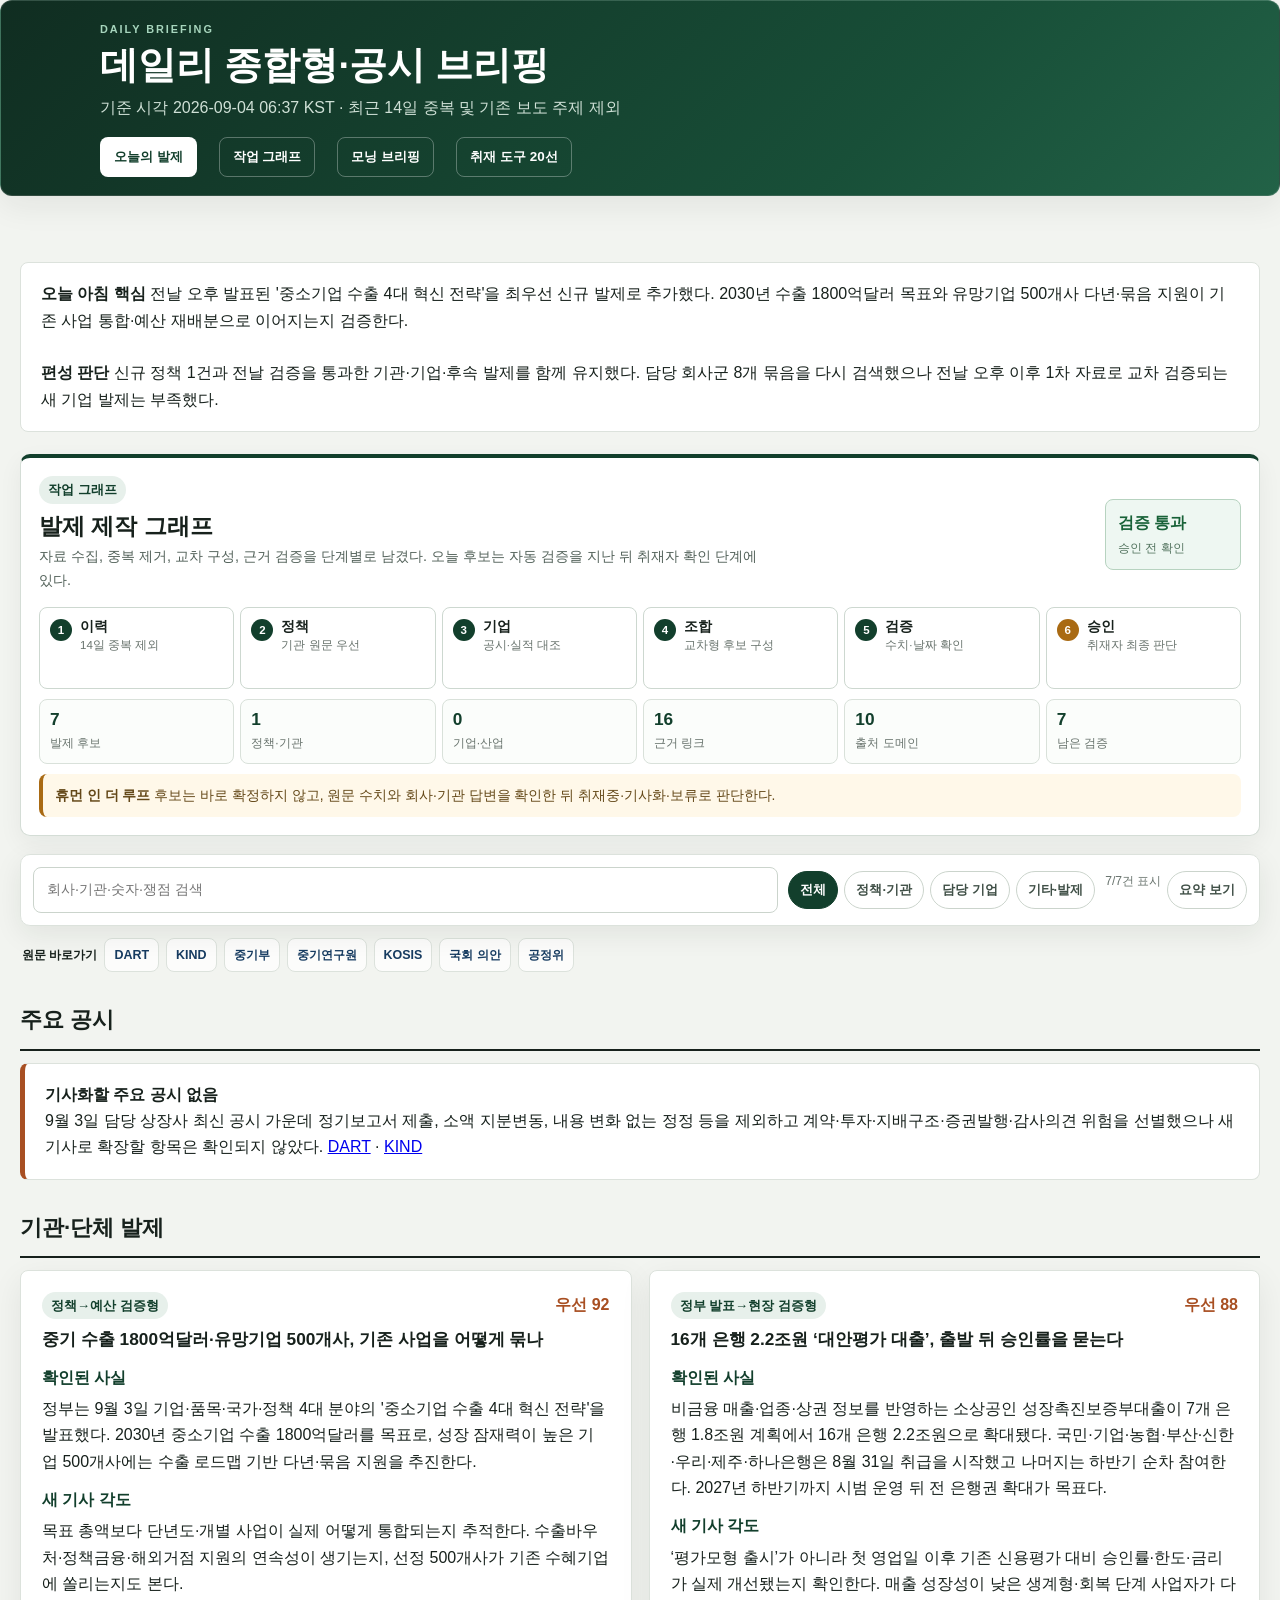
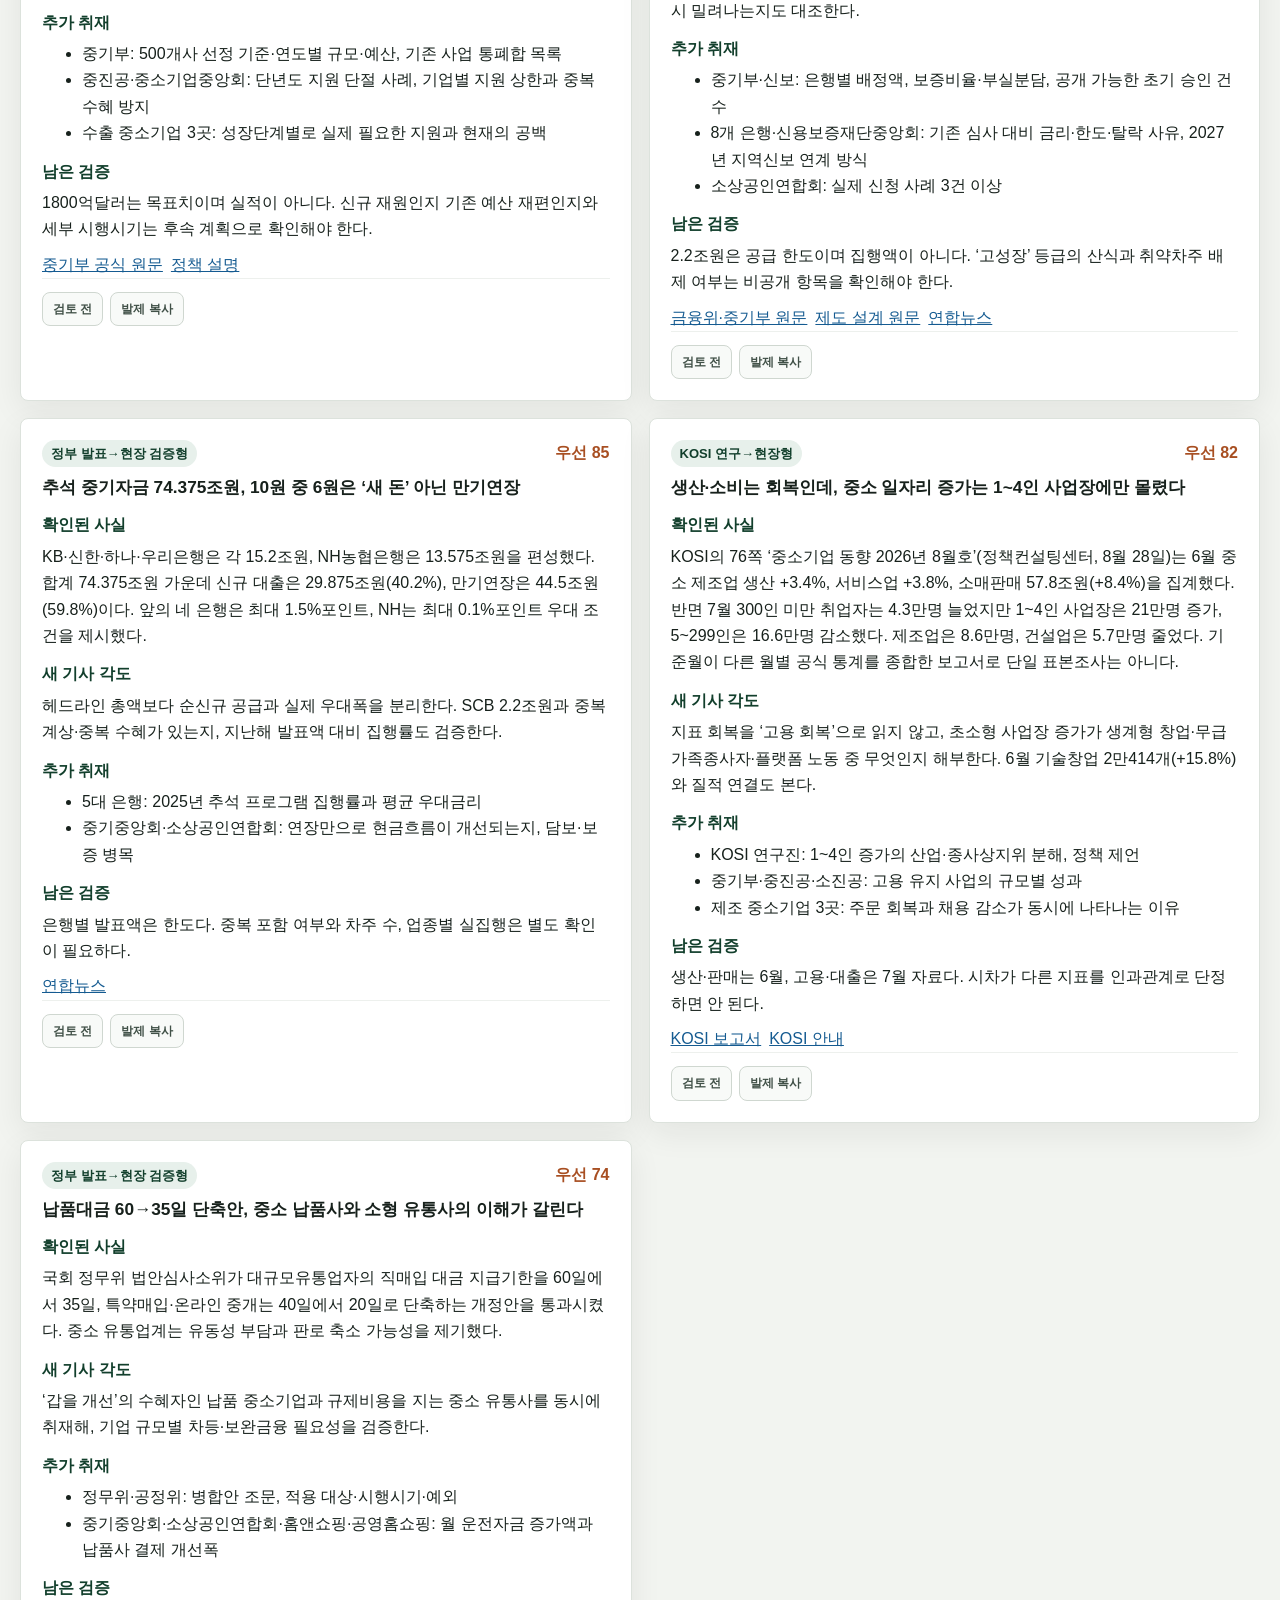
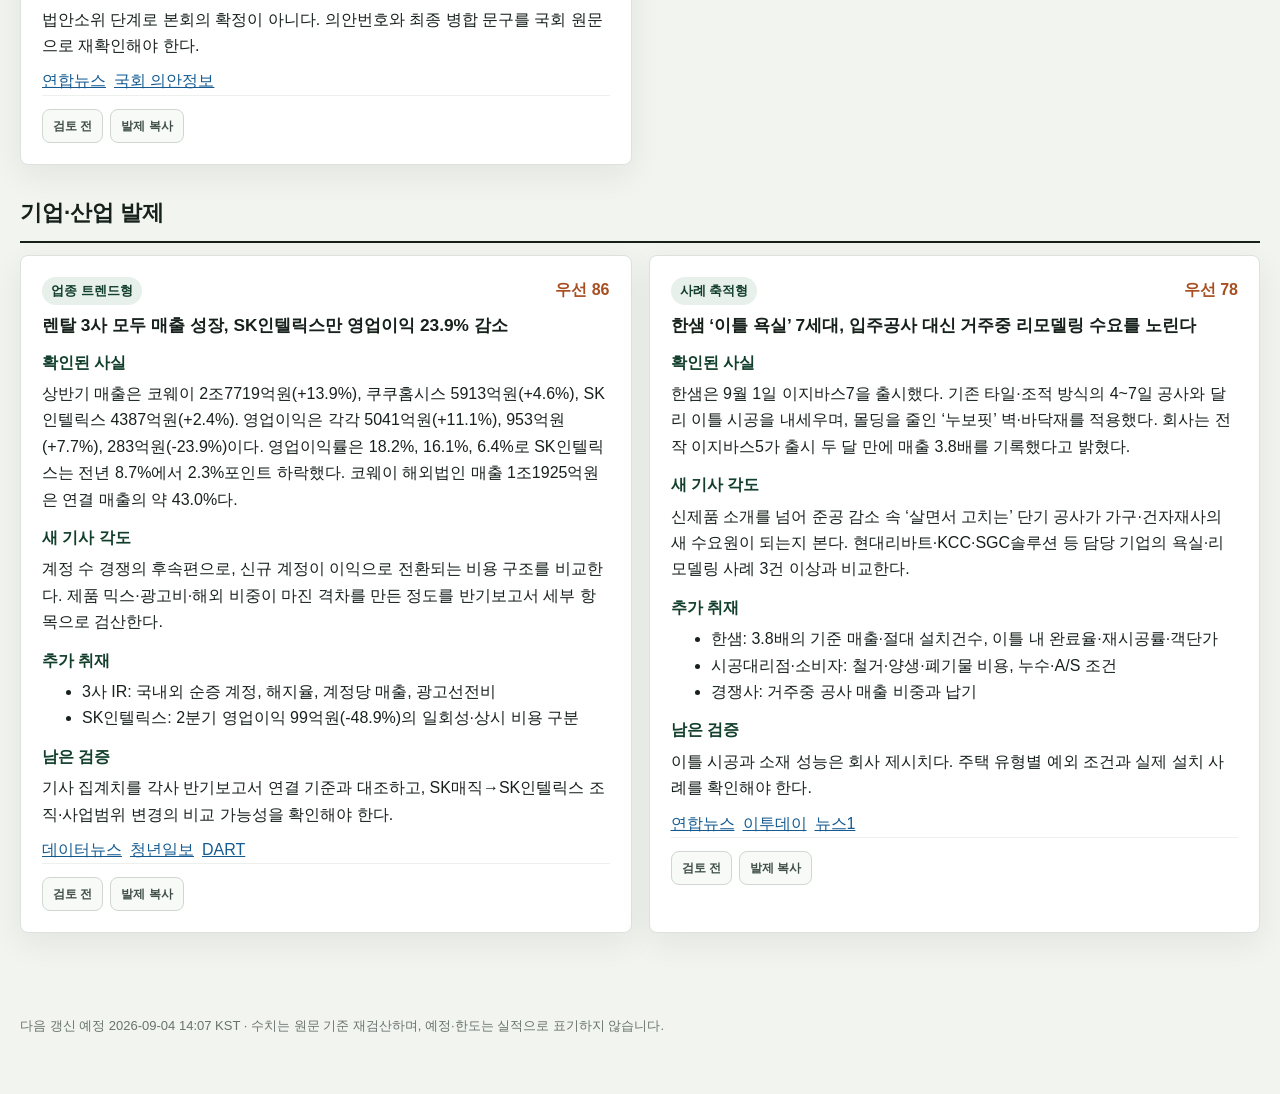
==== index.html @ 45656c96 "그래프 패널 디자인 정리" ====
<!doctype html>
<html lang="ko"><head><meta charset="utf-8"><meta name="viewport" content="width=device-width,initial-scale=1">
<title>데일리 종합 브리핑</title><style>
:root{--green:#183d2d;--mint:#e7f0eb;--ink:#18221d;--muted:#68726c;--line:#d8dfda;--paper:#f5f5f2;--orange:#a84f22}*{box-sizing:border-box}body{margin:0;background:var(--paper);color:var(--ink);font-family:Pretendard,"Noto Sans KR",Arial,sans-serif;line-height:1.65}header{background:var(--green);color:white;padding:34px 20px}.wrap{max-width:1080px;margin:auto}h1{margin:0;font-size:30px}header p{margin:7px 0 0;color:#cfe0d6}.nav{margin-top:14px}.nav a{color:white;margin-right:14px}.summary,.notice,.card{background:white;border:1px solid var(--line);border-radius:14px}.summary{margin:22px 0;padding:18px 20px}.grid{display:grid;grid-template-columns:1fr 1fr;gap:16px}.section-title{margin:30px 0 12px;font-size:22px}.card{padding:20px}.card h3{margin:8px 0 12px;font-size:20px;line-height:1.35}.tag{display:inline-block;background:var(--mint);color:var(--green);font-size:13px;font-weight:700;padding:3px 9px;border-radius:999px}.score{float:right;color:var(--orange);font-weight:700}.label{font-weight:800;color:var(--green);margin-top:12px}.card p,.card ul{margin:5px 0}.sources a{display:inline-block;margin:4px 8px 0 0;color:#155b91}.notice{padding:18px 20px;border-left:5px solid var(--orange)}footer{padding:35px 0;color:var(--muted);font-size:13px}@media(max-width:760px){.grid{grid-template-columns:1fr}h1{font-size:25px}.wrap{padding-left:14px;padding-right:14px}}
</style></head><body><header><div class="wrap"><h1>데일리 종합형·공시 브리핑</h1><p>기준 시각 2026-09-04 06:37 KST · 최근 14일 중복 및 기존 보도 주제 제외</p><div class="nav"><a href="morning/">모닝 브리핑</a></div></div></header><main class="wrap">
<div class="summary"><b>오늘 아침 핵심</b> 전날 오후 발표된 '중소기업 수출 4대 혁신 전략'을 최우선 신규 발제로 추가했다. 2030년 수출 1800억달러 목표와 유망기업 500개사 다년·묶음 지원이 기존 사업 통합·예산 재배분으로 이어지는지 검증한다.<br><br><b>편성 판단</b> 신규 정책 1건과 전날 검증을 통과한 기관·기업·후속 발제를 함께 유지했다. 담당 회사군 8개 묶음을 다시 검색했으나 전날 오후 이후 1차 자료로 교차 검증되는 새 기업 발제는 부족했다.</div>
<section id="briefing-graph" class="graph-board" aria-label="발제 제작 그래프">
  <div class="graph-head">
    <div>
      <span class="tag">작업 그래프</span>
      <h2>발제 제작 그래프</h2>
      <p>자료 수집, 중복 제거, 교차 구성, 근거 검증을 단계별로 남겼다. 오늘 후보는 자동 검증을 지난 뒤 취재자 확인 단계에 있다.</p>
    </div>
    <div class="graph-verdict"><strong data-graph-value="verdict">검증 통과</strong><span>승인 전 확인</span></div>
  </div>
  <div class="graph-flow">
    <button class="graph-node is-done" type="button" data-graph-filter="all"><span>1</span><b>이력</b><small>14일 중복 제외</small></button>
    <button class="graph-node is-done" type="button" data-graph-filter="gov"><span>2</span><b>정책</b><small>기관 원문 우선</small></button>
    <button class="graph-node is-done" type="button" data-graph-filter="company"><span>3</span><b>기업</b><small>공시·실적 대조</small></button>
    <button class="graph-node is-done" type="button" data-graph-filter="all"><span>4</span><b>조합</b><small>교차형 후보 구성</small></button>
    <button class="graph-node is-done" type="button" data-graph-filter="verify"><span>5</span><b>검증</b><small>수치·날짜 확인</small></button>
    <button class="graph-node is-review" type="button" data-graph-filter="verify"><span>6</span><b>승인</b><small>취재자 최종 판단</small></button>
  </div>
  <div class="graph-metrics">
    <div><b data-graph-value="cards">7</b><span>발제 후보</span></div>
    <div><b data-graph-value="gov">5</b><span>정책·기관</span></div>
    <div><b data-graph-value="company">2</b><span>기업·산업</span></div>
    <div><b data-graph-value="sources">16</b><span>근거 링크</span></div>
    <div><b data-graph-value="domains">-</b><span>출처 도메인</span></div>
    <div><b data-graph-value="verify">7</b><span>남은 검증</span></div>
  </div>
  <p class="graph-review"><b>휴먼 인 더 루프</b> 후보는 바로 확정하지 않고, 원문 수치와 회사·기관 답변을 확인한 뒤 취재중·기사화·보류로 판단한다.</p>
</section>
<h2 class="section-title">주요 공시</h2><div class="notice"><b>기사화할 주요 공시 없음</b><br>9월 3일 담당 상장사 최신 공시 가운데 정기보고서 제출, 소액 지분변동, 내용 변화 없는 정정 등을 제외하고 계약·투자·지배구조·증권발행·감사의견 위험을 선별했으나 새 기사로 확장할 항목은 확인되지 않았다. <a href="https://dart.fss.or.kr/">DART</a> · <a href="https://kind.krx.co.kr/">KIND</a></div>
<h2 class="section-title">기관·단체 발제</h2><div class="grid">
<article class="card"><span class="tag">정책→예산 검증형</span><span class="score">우선 92</span><h3>중기 수출 1800억달러·유망기업 500개사, 기존 사업을 어떻게 묶나</h3><div class="label">확인된 사실</div><p>정부는 9월 3일 기업·품목·국가·정책 4대 분야의 '중소기업 수출 4대 혁신 전략'을 발표했다. 2030년 중소기업 수출 1800억달러를 목표로, 성장 잠재력이 높은 기업 500개사에는 수출 로드맵 기반 다년·묶음 지원을 추진한다.</p><div class="label">새 기사 각도</div><p>목표 총액보다 단년도·개별 사업이 실제 어떻게 통합되는지 추적한다. 수출바우처·정책금융·해외거점 지원의 연속성이 생기는지, 선정 500개사가 기존 수혜기업에 쏠리는지도 본다.</p><div class="label">추가 취재</div><ul><li>중기부: 500개사 선정 기준·연도별 규모·예산, 기존 사업 통폐합 목록</li><li>중진공·중소기업중앙회: 단년도 지원 단절 사례, 기업별 지원 상한과 중복수혜 방지</li><li>수출 중소기업 3곳: 성장단계별로 실제 필요한 지원과 현재의 공백</li></ul><div class="label">남은 검증</div><p>1800억달러는 목표치이며 실적이 아니다. 신규 재원인지 기존 예산 재편인지와 세부 시행시기는 후속 계획으로 확인해야 한다.</p><div class="sources"><a href="https://www.korea.kr/briefing/pressReleaseView.do?newsId=156780118">중기부 공식 원문</a><a href="https://www.korea.kr/news/policyNewsView.do?newsId=148971172">정책 설명</a></div></article>
<article class="card"><span class="tag">정부 발표→현장 검증형</span><span class="score">우선 88</span><h3>16개 은행 2.2조원 ‘대안평가 대출’, 출발 뒤 승인률을 묻는다</h3><div class="label">확인된 사실</div><p>비금융 매출·업종·상권 정보를 반영하는 소상공인 성장촉진보증부대출이 7개 은행 1.8조원 계획에서 16개 은행 2.2조원으로 확대됐다. 국민·기업·농협·부산·신한·우리·제주·하나은행은 8월 31일 취급을 시작했고 나머지는 하반기 순차 참여한다. 2027년 하반기까지 시범 운영 뒤 전 은행권 확대가 목표다.</p><div class="label">새 기사 각도</div><p>‘평가모형 출시’가 아니라 첫 영업일 이후 기존 신용평가 대비 승인률·한도·금리가 실제 개선됐는지 확인한다. 매출 성장성이 낮은 생계형·회복 단계 사업자가 다시 밀려나는지도 대조한다.</p><div class="label">추가 취재</div><ul><li>중기부·신보: 은행별 배정액, 보증비율·부실분담, 공개 가능한 초기 승인 건수</li><li>8개 은행·신용보증재단중앙회: 기존 심사 대비 금리·한도·탈락 사유, 2027년 지역신보 연계 방식</li><li>소상공인연합회: 실제 신청 사례 3건 이상</li></ul><div class="label">남은 검증</div><p>2.2조원은 공급 한도이며 집행액이 아니다. ‘고성장’ 등급의 산식과 취약차주 배제 여부는 비공개 항목을 확인해야 한다.</p><div class="sources"><a href="https://www.korea.kr/briefing/pressReleaseView.do?newsId=156777424">금융위·중기부 원문</a><a href="https://www.korea.kr/news/policyNewsView.do?newsId=148968828">제도 설계 원문</a><a href="https://www.yna.co.kr/view/AKR20260902030700002">연합뉴스</a></div></article>
<article class="card"><span class="tag">정부 발표→현장 검증형</span><span class="score">우선 85</span><h3>추석 중기자금 74.375조원, 10원 중 6원은 ‘새 돈’ 아닌 만기연장</h3><div class="label">확인된 사실</div><p>KB·신한·하나·우리은행은 각 15.2조원, NH농협은행은 13.575조원을 편성했다. 합계 74.375조원 가운데 신규 대출은 29.875조원(40.2%), 만기연장은 44.5조원(59.8%)이다. 앞의 네 은행은 최대 1.5%포인트, NH는 최대 0.1%포인트 우대 조건을 제시했다.</p><div class="label">새 기사 각도</div><p>헤드라인 총액보다 순신규 공급과 실제 우대폭을 분리한다. SCB 2.2조원과 중복 계상·중복 수혜가 있는지, 지난해 발표액 대비 집행률도 검증한다.</p><div class="label">추가 취재</div><ul><li>5대 은행: 2025년 추석 프로그램 집행률과 평균 우대금리</li><li>중기중앙회·소상공인연합회: 연장만으로 현금흐름이 개선되는지, 담보·보증 병목</li></ul><div class="label">남은 검증</div><p>은행별 발표액은 한도다. 중복 포함 여부와 차주 수, 업종별 실집행은 별도 확인이 필요하다.</p><div class="sources"><a href="https://www.yna.co.kr/view/AKR20260902051151002">연합뉴스</a></div></article>
<article class="card"><span class="tag">KOSI 연구→현장형</span><span class="score">우선 82</span><h3>생산·소비는 회복인데, 중소 일자리 증가는 1~4인 사업장에만 몰렸다</h3><div class="label">확인된 사실</div><p>KOSI의 76쪽 ‘중소기업 동향 2026년 8월호’(정책컨설팅센터, 8월 28일)는 6월 중소 제조업 생산 +3.4%, 서비스업 +3.8%, 소매판매 57.8조원(+8.4%)을 집계했다. 반면 7월 300인 미만 취업자는 4.3만명 늘었지만 1~4인 사업장은 21만명 증가, 5~299인은 16.6만명 감소했다. 제조업은 8.6만명, 건설업은 5.7만명 줄었다. 기준월이 다른 월별 공식 통계를 종합한 보고서로 단일 표본조사는 아니다.</p><div class="label">새 기사 각도</div><p>지표 회복을 ‘고용 회복’으로 읽지 않고, 초소형 사업장 증가가 생계형 창업·무급가족종사자·플랫폼 노동 중 무엇인지 해부한다. 6월 기술창업 2만414개(+15.8%)와 질적 연결도 본다.</p><div class="label">추가 취재</div><ul><li>KOSI 연구진: 1~4인 증가의 산업·종사상지위 분해, 정책 제언</li><li>중기부·중진공·소진공: 고용 유지 사업의 규모별 성과</li><li>제조 중소기업 3곳: 주문 회복과 채용 감소가 동시에 나타나는 이유</li></ul><div class="label">남은 검증</div><p>생산·판매는 6월, 고용·대출은 7월 자료다. 시차가 다른 지표를 인과관계로 단정하면 안 된다.</p><div class="sources"><a href="https://db.kosi.re.kr/kosbiDB/front/functionDisplay?dataSequence=J260831K01&amp;menuFrontNo=6200&amp;menuFrontURL=front%2FeconomicTrendsDetail">KOSI 보고서</a><a href="https://www.kosi.re.kr/front/functionDisplay?menuFrontNo=54996101313622048502316085260430680955&amp;menuFrontURL=front%2FnewsInfoDetail%3FdocumentId%3D24387">KOSI 안내</a></div></article>
<article class="card"><span class="tag">정부 발표→현장 검증형</span><span class="score">우선 74</span><h3>납품대금 60→35일 단축안, 중소 납품사와 소형 유통사의 이해가 갈린다</h3><div class="label">확인된 사실</div><p>국회 정무위 법안심사소위가 대규모유통업자의 직매입 대금 지급기한을 60일에서 35일, 특약매입·온라인 중개는 40일에서 20일로 단축하는 개정안을 통과시켰다. 중소 유통업계는 유동성 부담과 판로 축소 가능성을 제기했다.</p><div class="label">새 기사 각도</div><p>‘갑을 개선’의 수혜자인 납품 중소기업과 규제비용을 지는 중소 유통사를 동시에 취재해, 기업 규모별 차등·보완금융 필요성을 검증한다.</p><div class="label">추가 취재</div><ul><li>정무위·공정위: 병합안 조문, 적용 대상·시행시기·예외</li><li>중기중앙회·소상공인연합회·홈앤쇼핑·공영홈쇼핑: 월 운전자금 증가액과 납품사 결제 개선폭</li></ul><div class="label">남은 검증</div><p>법안소위 단계로 본회의 확정이 아니다. 의안번호와 최종 병합 문구를 국회 원문으로 재확인해야 한다.</p><div class="sources"><a href="https://www.yna.co.kr/view/AKR20260902160300030">연합뉴스</a><a href="https://likms.assembly.go.kr/bill/main.do">국회 의안정보</a></div></article>
</div><h2 class="section-title">기업·산업 발제</h2><div class="grid">
<article class="card"><span class="tag">업종 트렌드형</span><span class="score">우선 86</span><h3>렌탈 3사 모두 매출 성장, SK인텔릭스만 영업이익 23.9% 감소</h3><div class="label">확인된 사실</div><p>상반기 매출은 코웨이 2조7719억원(+13.9%), 쿠쿠홈시스 5913억원(+4.6%), SK인텔릭스 4387억원(+2.4%). 영업이익은 각각 5041억원(+11.1%), 953억원(+7.7%), 283억원(-23.9%)이다. 영업이익률은 18.2%, 16.1%, 6.4%로 SK인텔릭스는 전년 8.7%에서 2.3%포인트 하락했다. 코웨이 해외법인 매출 1조1925억원은 연결 매출의 약 43.0%다.</p><div class="label">새 기사 각도</div><p>계정 수 경쟁의 후속편으로, 신규 계정이 이익으로 전환되는 비용 구조를 비교한다. 제품 믹스·광고비·해외 비중이 마진 격차를 만든 정도를 반기보고서 세부 항목으로 검산한다.</p><div class="label">추가 취재</div><ul><li>3사 IR: 국내외 순증 계정, 해지율, 계정당 매출, 광고선전비</li><li>SK인텔릭스: 2분기 영업이익 99억원(-48.9%)의 일회성·상시 비용 구분</li></ul><div class="label">남은 검증</div><p>기사 집계치를 각사 반기보고서 연결 기준과 대조하고, SK매직→SK인텔릭스 조직·사업범위 변경의 비교 가능성을 확인해야 한다.</p><div class="sources"><a href="https://www.datanews.co.kr/news/article.html?no=146200">데이터뉴스</a><a href="https://www.youthdaily.co.kr/news/article.html?no=225682">청년일보</a><a href="https://dart.fss.or.kr/">DART</a></div></article>
<article class="card"><span class="tag">사례 축적형</span><span class="score">우선 78</span><h3>한샘 ‘이틀 욕실’ 7세대, 입주공사 대신 거주중 리모델링 수요를 노린다</h3><div class="label">확인된 사실</div><p>한샘은 9월 1일 이지바스7을 출시했다. 기존 타일·조적 방식의 4~7일 공사와 달리 이틀 시공을 내세우며, 몰딩을 줄인 ‘누보핏’ 벽·바닥재를 적용했다. 회사는 전작 이지바스5가 출시 두 달 만에 매출 3.8배를 기록했다고 밝혔다.</p><div class="label">새 기사 각도</div><p>신제품 소개를 넘어 준공 감소 속 ‘살면서 고치는’ 단기 공사가 가구·건자재사의 새 수요원이 되는지 본다. 현대리바트·KCC·SGC솔루션 등 담당 기업의 욕실·리모델링 사례 3건 이상과 비교한다.</p><div class="label">추가 취재</div><ul><li>한샘: 3.8배의 기준 매출·절대 설치건수, 이틀 내 완료율·재시공률·객단가</li><li>시공대리점·소비자: 철거·양생·폐기물 비용, 누수·A/S 조건</li><li>경쟁사: 거주중 공사 매출 비중과 납기</li></ul><div class="label">남은 검증</div><p>이틀 시공과 소재 성능은 회사 제시치다. 주택 유형별 예외 조건과 실제 설치 사례를 확인해야 한다.</p><div class="sources"><a href="https://www.yna.co.kr/view/AKR20260901046300030">연합뉴스</a><a href="https://www.etoday.co.kr/news/view/2621068">이투데이</a><a href="https://www.news1.kr/industry/general-industry/6275555">뉴스1</a></div></article>
</div></main><footer class="wrap">다음 갱신 예정 2026-09-04 14:07 KST · 수치는 원문 기준 재검산하며, 예정·한도는 실적으로 표기하지 않습니다.</footer><script src="assets/briefing.js" defer></script></body></html>
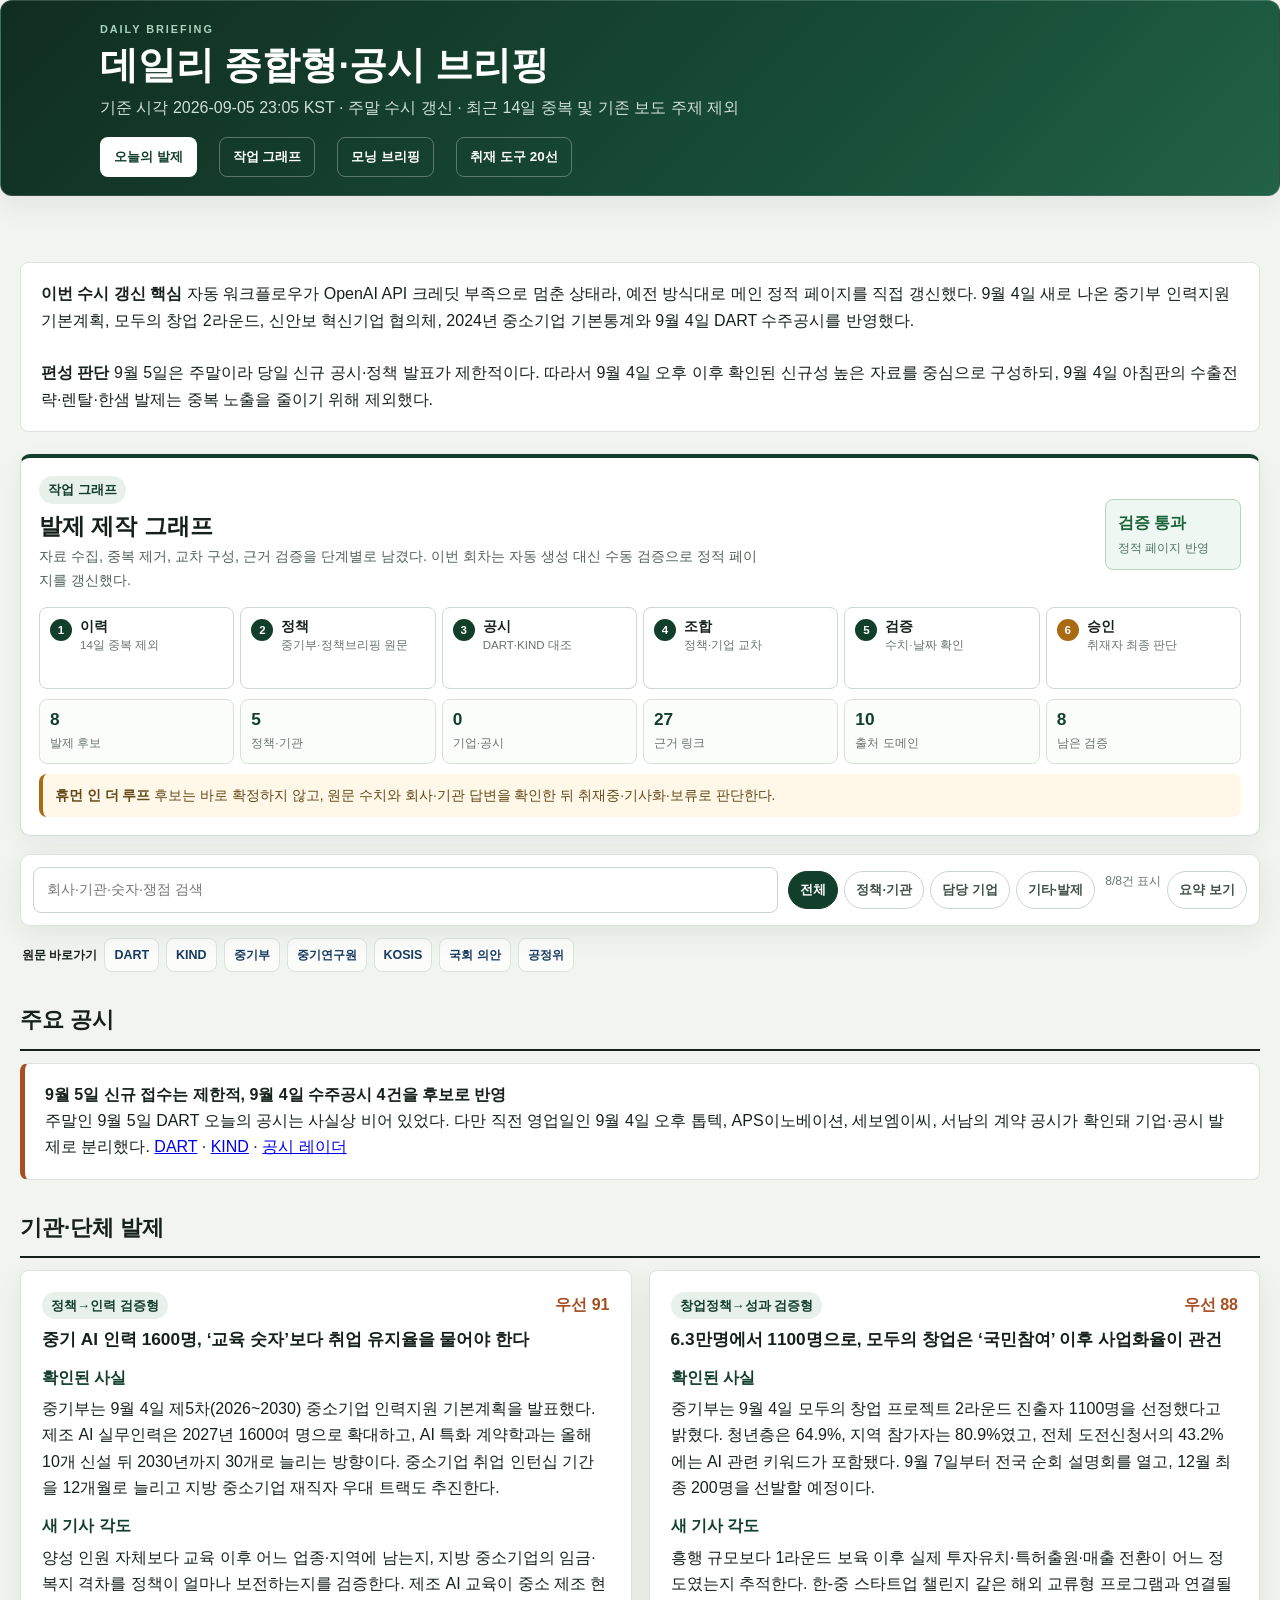
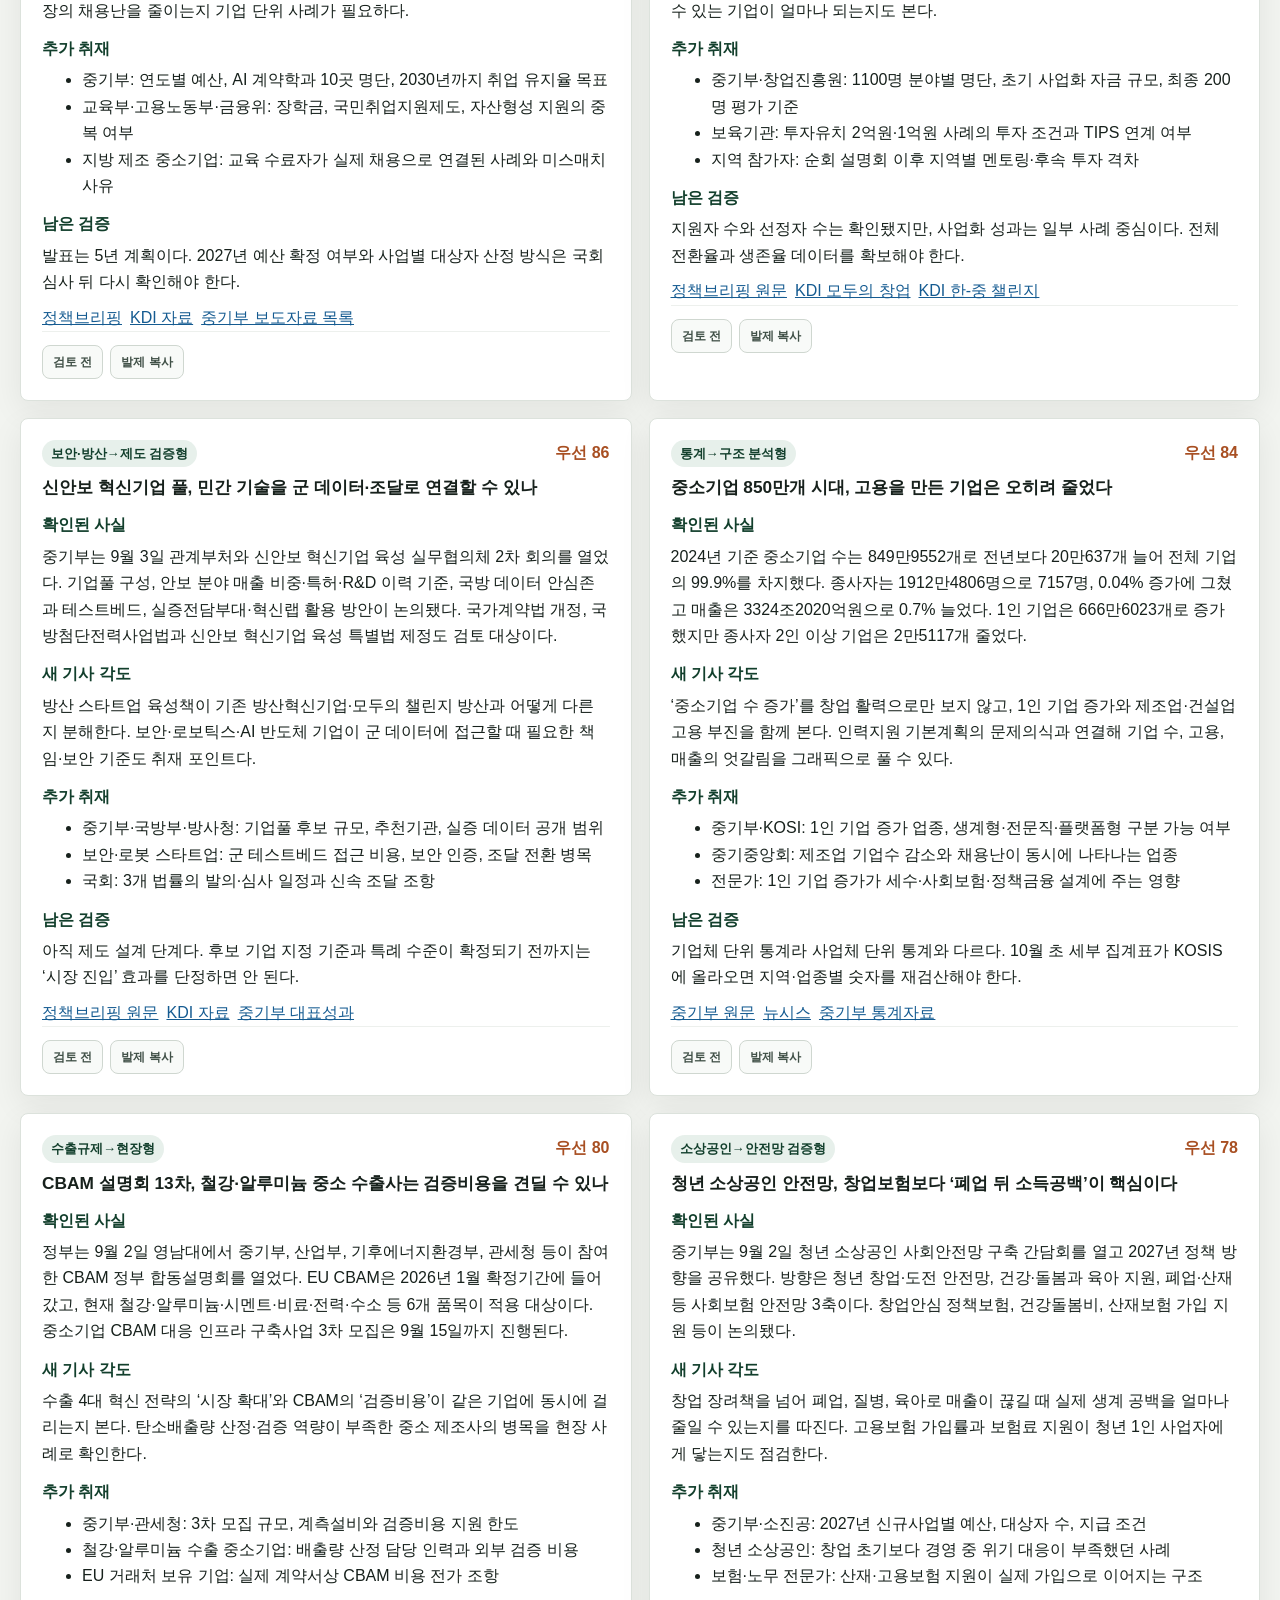
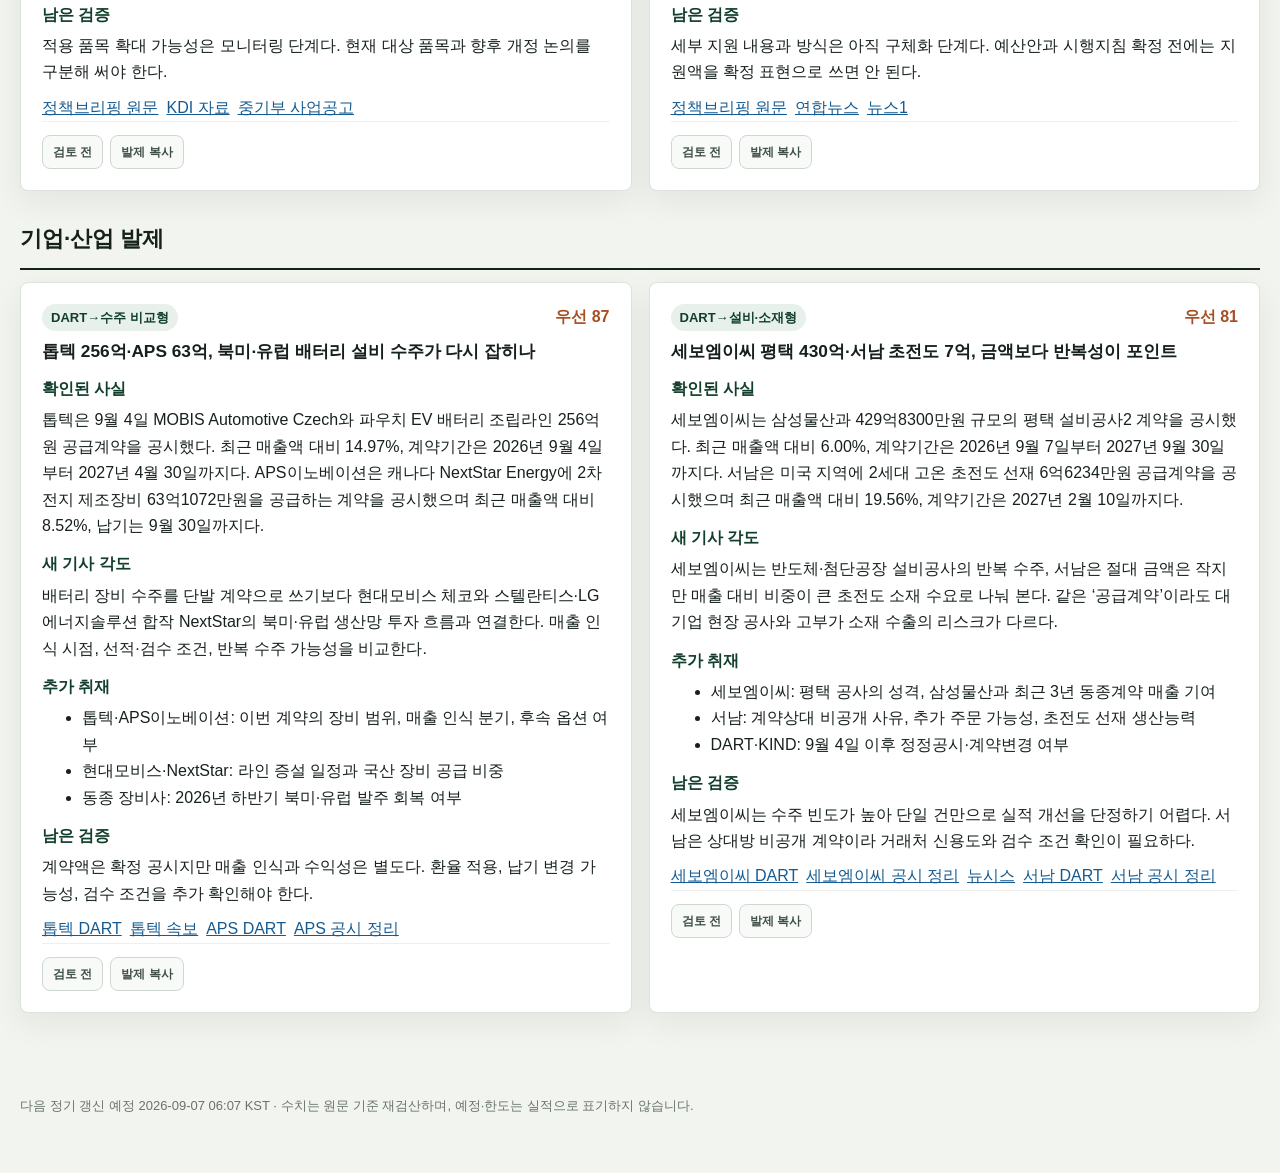
==== commit 59d4b945: "수시 브리핑 갱신: 2026-09-05 23시" ====
--- a/index.html
+++ b/index.html
@@ -1,44 +1,45 @@
 <!doctype html>
-<html lang="ko"><head><meta charset="utf-8"><meta name="viewport" content="width=device-width,initial-scale=1">
+<html lang='ko'><head><meta charset='utf-8'><meta name='viewport' content='width=device-width,initial-scale=1'>
 <title>데일리 종합 브리핑</title><style>
-:root{--green:#183d2d;--mint:#e7f0eb;--ink:#18221d;--muted:#68726c;--line:#d8dfda;--paper:#f5f5f2;--orange:#a84f22}*{box-sizing:border-box}body{margin:0;background:var(--paper);color:var(--ink);font-family:Pretendard,"Noto Sans KR",Arial,sans-serif;line-height:1.65}header{background:var(--green);color:white;padding:34px 20px}.wrap{max-width:1080px;margin:auto}h1{margin:0;font-size:30px}header p{margin:7px 0 0;color:#cfe0d6}.nav{margin-top:14px}.nav a{color:white;margin-right:14px}.summary,.notice,.card{background:white;border:1px solid var(--line);border-radius:14px}.summary{margin:22px 0;padding:18px 20px}.grid{display:grid;grid-template-columns:1fr 1fr;gap:16px}.section-title{margin:30px 0 12px;font-size:22px}.card{padding:20px}.card h3{margin:8px 0 12px;font-size:20px;line-height:1.35}.tag{display:inline-block;background:var(--mint);color:var(--green);font-size:13px;font-weight:700;padding:3px 9px;border-radius:999px}.score{float:right;color:var(--orange);font-weight:700}.label{font-weight:800;color:var(--green);margin-top:12px}.card p,.card ul{margin:5px 0}.sources a{display:inline-block;margin:4px 8px 0 0;color:#155b91}.notice{padding:18px 20px;border-left:5px solid var(--orange)}footer{padding:35px 0;color:var(--muted);font-size:13px}@media(max-width:760px){.grid{grid-template-columns:1fr}h1{font-size:25px}.wrap{padding-left:14px;padding-right:14px}}
-</style></head><body><header><div class="wrap"><h1>데일리 종합형·공시 브리핑</h1><p>기준 시각 2026-09-04 06:37 KST · 최근 14일 중복 및 기존 보도 주제 제외</p><div class="nav"><a href="morning/">모닝 브리핑</a></div></div></header><main class="wrap">
-<div class="summary"><b>오늘 아침 핵심</b> 전날 오후 발표된 '중소기업 수출 4대 혁신 전략'을 최우선 신규 발제로 추가했다. 2030년 수출 1800억달러 목표와 유망기업 500개사 다년·묶음 지원이 기존 사업 통합·예산 재배분으로 이어지는지 검증한다.<br><br><b>편성 판단</b> 신규 정책 1건과 전날 검증을 통과한 기관·기업·후속 발제를 함께 유지했다. 담당 회사군 8개 묶음을 다시 검색했으나 전날 오후 이후 1차 자료로 교차 검증되는 새 기업 발제는 부족했다.</div>
-<section id="briefing-graph" class="graph-board" aria-label="발제 제작 그래프">
-  <div class="graph-head">
+:root{--green:#183d2d;--mint:#e7f0eb;--ink:#18221d;--muted:#68726c;--line:#d8dfda;--paper:#f5f5f2;--orange:#a84f22}*{box-sizing:border-box}body{margin:0;background:var(--paper);color:var(--ink);font-family:Pretendard,'Noto Sans KR',Arial,sans-serif;line-height:1.65}header{background:var(--green);color:white;padding:34px 20px}.wrap{max-width:1080px;margin:auto}h1{margin:0;font-size:30px}header p{margin:7px 0 0;color:#cfe0d6}.nav{margin-top:14px}.nav a{color:white;margin-right:14px}.summary,.notice,.card{background:white;border:1px solid var(--line);border-radius:14px}.summary{margin:22px 0;padding:18px 20px}.grid{display:grid;grid-template-columns:1fr 1fr;gap:16px}.section-title{margin:30px 0 12px;font-size:22px}.card{padding:20px}.card h3{margin:8px 0 12px;font-size:20px;line-height:1.35}.tag{display:inline-block;background:var(--mint);color:var(--green);font-size:13px;font-weight:700;padding:3px 9px;border-radius:999px}.score{float:right;color:var(--orange);font-weight:700}.label{font-weight:800;color:var(--green);margin-top:12px}.card p,.card ul{margin:5px 0}.sources a{display:inline-block;margin:4px 8px 0 0;color:#155b91}.notice{padding:18px 20px;border-left:5px solid var(--orange)}footer{padding:35px 0;color:var(--muted);font-size:13px}@media(max-width:760px){.grid{grid-template-columns:1fr}h1{font-size:25px}.wrap{padding-left:14px;padding-right:14px}}
+</style><link rel='stylesheet' href='assets/briefing.css?v=20260905-static-2305'></head><body><header><div class='wrap'><h1>데일리 종합형·공시 브리핑</h1><p>기준 시각 2026-09-05 23:05 KST · 주말 수시 갱신 · 최근 14일 중복 및 기존 보도 주제 제외</p><div class='nav'><a href='morning/'>모닝 브리핑</a></div></div></header><main class='wrap'>
+<div class='summary'><b>이번 수시 갱신 핵심</b> 자동 워크플로우가 OpenAI API 크레딧 부족으로 멈춘 상태라, 예전 방식대로 메인 정적 페이지를 직접 갱신했다. 9월 4일 새로 나온 중기부 인력지원 기본계획, 모두의 창업 2라운드, 신안보 혁신기업 협의체, 2024년 중소기업 기본통계와 9월 4일 DART 수주공시를 반영했다.<br><br><b>편성 판단</b> 9월 5일은 주말이라 당일 신규 공시·정책 발표가 제한적이다. 따라서 9월 4일 오후 이후 확인된 신규성 높은 자료를 중심으로 구성하되, 9월 4일 아침판의 수출전략·렌탈·한샘 발제는 중복 노출을 줄이기 위해 제외했다.</div>
+<section id='briefing-graph' class='graph-board' aria-label='발제 제작 그래프'>
+  <div class='graph-head'>
     <div>
-      <span class="tag">작업 그래프</span>
+      <span class='tag'>작업 그래프</span>
       <h2>발제 제작 그래프</h2>
-      <p>자료 수집, 중복 제거, 교차 구성, 근거 검증을 단계별로 남겼다. 오늘 후보는 자동 검증을 지난 뒤 취재자 확인 단계에 있다.</p>
+      <p>자료 수집, 중복 제거, 교차 구성, 근거 검증을 단계별로 남겼다. 이번 회차는 자동 생성 대신 수동 검증으로 정적 페이지를 갱신했다.</p>
     </div>
-    <div class="graph-verdict"><strong data-graph-value="verdict">검증 통과</strong><span>승인 전 확인</span></div>
+    <div class='graph-verdict'><strong data-graph-value='verdict'>수동 검증 통과</strong><span>정적 페이지 반영</span></div>
   </div>
-  <div class="graph-flow">
-    <button class="graph-node is-done" type="button" data-graph-filter="all"><span>1</span><b>이력</b><small>14일 중복 제외</small></button>
-    <button class="graph-node is-done" type="button" data-graph-filter="gov"><span>2</span><b>정책</b><small>기관 원문 우선</small></button>
-    <button class="graph-node is-done" type="button" data-graph-filter="company"><span>3</span><b>기업</b><small>공시·실적 대조</small></button>
-    <button class="graph-node is-done" type="button" data-graph-filter="all"><span>4</span><b>조합</b><small>교차형 후보 구성</small></button>
-    <button class="graph-node is-done" type="button" data-graph-filter="verify"><span>5</span><b>검증</b><small>수치·날짜 확인</small></button>
-    <button class="graph-node is-review" type="button" data-graph-filter="verify"><span>6</span><b>승인</b><small>취재자 최종 판단</small></button>
+  <div class='graph-flow'>
+    <button class='graph-node is-done' type='button' data-graph-filter='all'><span>1</span><b>이력</b><small>14일 중복 제외</small></button>
+    <button class='graph-node is-done' type='button' data-graph-filter='gov'><span>2</span><b>정책</b><small>중기부·정책브리핑 원문</small></button>
+    <button class='graph-node is-done' type='button' data-graph-filter='company'><span>3</span><b>공시</b><small>DART·KIND 대조</small></button>
+    <button class='graph-node is-done' type='button' data-graph-filter='all'><span>4</span><b>조합</b><small>정책·기업 교차</small></button>
+    <button class='graph-node is-done' type='button' data-graph-filter='verify'><span>5</span><b>검증</b><small>수치·날짜 확인</small></button>
+    <button class='graph-node is-review' type='button' data-graph-filter='verify'><span>6</span><b>승인</b><small>취재자 최종 판단</small></button>
   </div>
-  <div class="graph-metrics">
-    <div><b data-graph-value="cards">7</b><span>발제 후보</span></div>
-    <div><b data-graph-value="gov">5</b><span>정책·기관</span></div>
-    <div><b data-graph-value="company">2</b><span>기업·산업</span></div>
-    <div><b data-graph-value="sources">16</b><span>근거 링크</span></div>
-    <div><b data-graph-value="domains">-</b><span>출처 도메인</span></div>
-    <div><b data-graph-value="verify">7</b><span>남은 검증</span></div>
+  <div class='graph-metrics'>
+    <div><b data-graph-value='cards'>8</b><span>발제 후보</span></div>
+    <div><b data-graph-value='gov'>6</b><span>정책·기관</span></div>
+    <div><b data-graph-value='company'>2</b><span>기업·공시</span></div>
+    <div><b data-graph-value='sources'>27</b><span>근거 링크</span></div>
+    <div><b data-graph-value='domains'>-</b><span>출처 도메인</span></div>
+    <div><b data-graph-value='verify'>8</b><span>남은 검증</span></div>
   </div>
-  <p class="graph-review"><b>휴먼 인 더 루프</b> 후보는 바로 확정하지 않고, 원문 수치와 회사·기관 답변을 확인한 뒤 취재중·기사화·보류로 판단한다.</p>
+  <p class='graph-review'><b>휴먼 인 더 루프</b> 후보는 바로 확정하지 않고, 원문 수치와 회사·기관 답변을 확인한 뒤 취재중·기사화·보류로 판단한다.</p>
 </section>
-<h2 class="section-title">주요 공시</h2><div class="notice"><b>기사화할 주요 공시 없음</b><br>9월 3일 담당 상장사 최신 공시 가운데 정기보고서 제출, 소액 지분변동, 내용 변화 없는 정정 등을 제외하고 계약·투자·지배구조·증권발행·감사의견 위험을 선별했으나 새 기사로 확장할 항목은 확인되지 않았다. <a href="https://dart.fss.or.kr/">DART</a> · <a href="https://kind.krx.co.kr/">KIND</a></div>
-<h2 class="section-title">기관·단체 발제</h2><div class="grid">
-<article class="card"><span class="tag">정책→예산 검증형</span><span class="score">우선 92</span><h3>중기 수출 1800억달러·유망기업 500개사, 기존 사업을 어떻게 묶나</h3><div class="label">확인된 사실</div><p>정부는 9월 3일 기업·품목·국가·정책 4대 분야의 '중소기업 수출 4대 혁신 전략'을 발표했다. 2030년 중소기업 수출 1800억달러를 목표로, 성장 잠재력이 높은 기업 500개사에는 수출 로드맵 기반 다년·묶음 지원을 추진한다.</p><div class="label">새 기사 각도</div><p>목표 총액보다 단년도·개별 사업이 실제 어떻게 통합되는지 추적한다. 수출바우처·정책금융·해외거점 지원의 연속성이 생기는지, 선정 500개사가 기존 수혜기업에 쏠리는지도 본다.</p><div class="label">추가 취재</div><ul><li>중기부: 500개사 선정 기준·연도별 규모·예산, 기존 사업 통폐합 목록</li><li>중진공·중소기업중앙회: 단년도 지원 단절 사례, 기업별 지원 상한과 중복수혜 방지</li><li>수출 중소기업 3곳: 성장단계별로 실제 필요한 지원과 현재의 공백</li></ul><div class="label">남은 검증</div><p>1800억달러는 목표치이며 실적이 아니다. 신규 재원인지 기존 예산 재편인지와 세부 시행시기는 후속 계획으로 확인해야 한다.</p><div class="sources"><a href="https://www.korea.kr/briefing/pressReleaseView.do?newsId=156780118">중기부 공식 원문</a><a href="https://www.korea.kr/news/policyNewsView.do?newsId=148971172">정책 설명</a></div></article>
-<article class="card"><span class="tag">정부 발표→현장 검증형</span><span class="score">우선 88</span><h3>16개 은행 2.2조원 ‘대안평가 대출’, 출발 뒤 승인률을 묻는다</h3><div class="label">확인된 사실</div><p>비금융 매출·업종·상권 정보를 반영하는 소상공인 성장촉진보증부대출이 7개 은행 1.8조원 계획에서 16개 은행 2.2조원으로 확대됐다. 국민·기업·농협·부산·신한·우리·제주·하나은행은 8월 31일 취급을 시작했고 나머지는 하반기 순차 참여한다. 2027년 하반기까지 시범 운영 뒤 전 은행권 확대가 목표다.</p><div class="label">새 기사 각도</div><p>‘평가모형 출시’가 아니라 첫 영업일 이후 기존 신용평가 대비 승인률·한도·금리가 실제 개선됐는지 확인한다. 매출 성장성이 낮은 생계형·회복 단계 사업자가 다시 밀려나는지도 대조한다.</p><div class="label">추가 취재</div><ul><li>중기부·신보: 은행별 배정액, 보증비율·부실분담, 공개 가능한 초기 승인 건수</li><li>8개 은행·신용보증재단중앙회: 기존 심사 대비 금리·한도·탈락 사유, 2027년 지역신보 연계 방식</li><li>소상공인연합회: 실제 신청 사례 3건 이상</li></ul><div class="label">남은 검증</div><p>2.2조원은 공급 한도이며 집행액이 아니다. ‘고성장’ 등급의 산식과 취약차주 배제 여부는 비공개 항목을 확인해야 한다.</p><div class="sources"><a href="https://www.korea.kr/briefing/pressReleaseView.do?newsId=156777424">금융위·중기부 원문</a><a href="https://www.korea.kr/news/policyNewsView.do?newsId=148968828">제도 설계 원문</a><a href="https://www.yna.co.kr/view/AKR20260902030700002">연합뉴스</a></div></article>
-<article class="card"><span class="tag">정부 발표→현장 검증형</span><span class="score">우선 85</span><h3>추석 중기자금 74.375조원, 10원 중 6원은 ‘새 돈’ 아닌 만기연장</h3><div class="label">확인된 사실</div><p>KB·신한·하나·우리은행은 각 15.2조원, NH농협은행은 13.575조원을 편성했다. 합계 74.375조원 가운데 신규 대출은 29.875조원(40.2%), 만기연장은 44.5조원(59.8%)이다. 앞의 네 은행은 최대 1.5%포인트, NH는 최대 0.1%포인트 우대 조건을 제시했다.</p><div class="label">새 기사 각도</div><p>헤드라인 총액보다 순신규 공급과 실제 우대폭을 분리한다. SCB 2.2조원과 중복 계상·중복 수혜가 있는지, 지난해 발표액 대비 집행률도 검증한다.</p><div class="label">추가 취재</div><ul><li>5대 은행: 2025년 추석 프로그램 집행률과 평균 우대금리</li><li>중기중앙회·소상공인연합회: 연장만으로 현금흐름이 개선되는지, 담보·보증 병목</li></ul><div class="label">남은 검증</div><p>은행별 발표액은 한도다. 중복 포함 여부와 차주 수, 업종별 실집행은 별도 확인이 필요하다.</p><div class="sources"><a href="https://www.yna.co.kr/view/AKR20260902051151002">연합뉴스</a></div></article>
-<article class="card"><span class="tag">KOSI 연구→현장형</span><span class="score">우선 82</span><h3>생산·소비는 회복인데, 중소 일자리 증가는 1~4인 사업장에만 몰렸다</h3><div class="label">확인된 사실</div><p>KOSI의 76쪽 ‘중소기업 동향 2026년 8월호’(정책컨설팅센터, 8월 28일)는 6월 중소 제조업 생산 +3.4%, 서비스업 +3.8%, 소매판매 57.8조원(+8.4%)을 집계했다. 반면 7월 300인 미만 취업자는 4.3만명 늘었지만 1~4인 사업장은 21만명 증가, 5~299인은 16.6만명 감소했다. 제조업은 8.6만명, 건설업은 5.7만명 줄었다. 기준월이 다른 월별 공식 통계를 종합한 보고서로 단일 표본조사는 아니다.</p><div class="label">새 기사 각도</div><p>지표 회복을 ‘고용 회복’으로 읽지 않고, 초소형 사업장 증가가 생계형 창업·무급가족종사자·플랫폼 노동 중 무엇인지 해부한다. 6월 기술창업 2만414개(+15.8%)와 질적 연결도 본다.</p><div class="label">추가 취재</div><ul><li>KOSI 연구진: 1~4인 증가의 산업·종사상지위 분해, 정책 제언</li><li>중기부·중진공·소진공: 고용 유지 사업의 규모별 성과</li><li>제조 중소기업 3곳: 주문 회복과 채용 감소가 동시에 나타나는 이유</li></ul><div class="label">남은 검증</div><p>생산·판매는 6월, 고용·대출은 7월 자료다. 시차가 다른 지표를 인과관계로 단정하면 안 된다.</p><div class="sources"><a href="https://db.kosi.re.kr/kosbiDB/front/functionDisplay?dataSequence=J260831K01&amp;menuFrontNo=6200&amp;menuFrontURL=front%2FeconomicTrendsDetail">KOSI 보고서</a><a href="https://www.kosi.re.kr/front/functionDisplay?menuFrontNo=54996101313622048502316085260430680955&amp;menuFrontURL=front%2FnewsInfoDetail%3FdocumentId%3D24387">KOSI 안내</a></div></article>
-<article class="card"><span class="tag">정부 발표→현장 검증형</span><span class="score">우선 74</span><h3>납품대금 60→35일 단축안, 중소 납품사와 소형 유통사의 이해가 갈린다</h3><div class="label">확인된 사실</div><p>국회 정무위 법안심사소위가 대규모유통업자의 직매입 대금 지급기한을 60일에서 35일, 특약매입·온라인 중개는 40일에서 20일로 단축하는 개정안을 통과시켰다. 중소 유통업계는 유동성 부담과 판로 축소 가능성을 제기했다.</p><div class="label">새 기사 각도</div><p>‘갑을 개선’의 수혜자인 납품 중소기업과 규제비용을 지는 중소 유통사를 동시에 취재해, 기업 규모별 차등·보완금융 필요성을 검증한다.</p><div class="label">추가 취재</div><ul><li>정무위·공정위: 병합안 조문, 적용 대상·시행시기·예외</li><li>중기중앙회·소상공인연합회·홈앤쇼핑·공영홈쇼핑: 월 운전자금 증가액과 납품사 결제 개선폭</li></ul><div class="label">남은 검증</div><p>법안소위 단계로 본회의 확정이 아니다. 의안번호와 최종 병합 문구를 국회 원문으로 재확인해야 한다.</p><div class="sources"><a href="https://www.yna.co.kr/view/AKR20260902160300030">연합뉴스</a><a href="https://likms.assembly.go.kr/bill/main.do">국회 의안정보</a></div></article>
-</div><h2 class="section-title">기업·산업 발제</h2><div class="grid">
-<article class="card"><span class="tag">업종 트렌드형</span><span class="score">우선 86</span><h3>렌탈 3사 모두 매출 성장, SK인텔릭스만 영업이익 23.9% 감소</h3><div class="label">확인된 사실</div><p>상반기 매출은 코웨이 2조7719억원(+13.9%), 쿠쿠홈시스 5913억원(+4.6%), SK인텔릭스 4387억원(+2.4%). 영업이익은 각각 5041억원(+11.1%), 953억원(+7.7%), 283억원(-23.9%)이다. 영업이익률은 18.2%, 16.1%, 6.4%로 SK인텔릭스는 전년 8.7%에서 2.3%포인트 하락했다. 코웨이 해외법인 매출 1조1925억원은 연결 매출의 약 43.0%다.</p><div class="label">새 기사 각도</div><p>계정 수 경쟁의 후속편으로, 신규 계정이 이익으로 전환되는 비용 구조를 비교한다. 제품 믹스·광고비·해외 비중이 마진 격차를 만든 정도를 반기보고서 세부 항목으로 검산한다.</p><div class="label">추가 취재</div><ul><li>3사 IR: 국내외 순증 계정, 해지율, 계정당 매출, 광고선전비</li><li>SK인텔릭스: 2분기 영업이익 99억원(-48.9%)의 일회성·상시 비용 구분</li></ul><div class="label">남은 검증</div><p>기사 집계치를 각사 반기보고서 연결 기준과 대조하고, SK매직→SK인텔릭스 조직·사업범위 변경의 비교 가능성을 확인해야 한다.</p><div class="sources"><a href="https://www.datanews.co.kr/news/article.html?no=146200">데이터뉴스</a><a href="https://www.youthdaily.co.kr/news/article.html?no=225682">청년일보</a><a href="https://dart.fss.or.kr/">DART</a></div></article>
-<article class="card"><span class="tag">사례 축적형</span><span class="score">우선 78</span><h3>한샘 ‘이틀 욕실’ 7세대, 입주공사 대신 거주중 리모델링 수요를 노린다</h3><div class="label">확인된 사실</div><p>한샘은 9월 1일 이지바스7을 출시했다. 기존 타일·조적 방식의 4~7일 공사와 달리 이틀 시공을 내세우며, 몰딩을 줄인 ‘누보핏’ 벽·바닥재를 적용했다. 회사는 전작 이지바스5가 출시 두 달 만에 매출 3.8배를 기록했다고 밝혔다.</p><div class="label">새 기사 각도</div><p>신제품 소개를 넘어 준공 감소 속 ‘살면서 고치는’ 단기 공사가 가구·건자재사의 새 수요원이 되는지 본다. 현대리바트·KCC·SGC솔루션 등 담당 기업의 욕실·리모델링 사례 3건 이상과 비교한다.</p><div class="label">추가 취재</div><ul><li>한샘: 3.8배의 기준 매출·절대 설치건수, 이틀 내 완료율·재시공률·객단가</li><li>시공대리점·소비자: 철거·양생·폐기물 비용, 누수·A/S 조건</li><li>경쟁사: 거주중 공사 매출 비중과 납기</li></ul><div class="label">남은 검증</div><p>이틀 시공과 소재 성능은 회사 제시치다. 주택 유형별 예외 조건과 실제 설치 사례를 확인해야 한다.</p><div class="sources"><a href="https://www.yna.co.kr/view/AKR20260901046300030">연합뉴스</a><a href="https://www.etoday.co.kr/news/view/2621068">이투데이</a><a href="https://www.news1.kr/industry/general-industry/6275555">뉴스1</a></div></article>
-</div></main><footer class="wrap">다음 갱신 예정 2026-09-04 14:07 KST · 수치는 원문 기준 재검산하며, 예정·한도는 실적으로 표기하지 않습니다.</footer><script src="assets/briefing.js" defer></script></body></html>
+<h2 class='section-title'>주요 공시</h2><div class='notice'><b>9월 5일 신규 접수는 제한적, 9월 4일 수주공시 4건을 후보로 반영</b><br>주말인 9월 5일 DART 오늘의 공시는 사실상 비어 있었다. 다만 직전 영업일인 9월 4일 오후 톱텍, APS이노베이션, 세보엠이씨, 서남의 계약 공시가 확인돼 기업·공시 발제로 분리했다. <a href='https://dart.fss.or.kr/'>DART</a> · <a href='https://kind.krx.co.kr/'>KIND</a> · <a href='https://gongsiradar.co.kr/'>공시 레이더</a></div>
+<h2 class='section-title'>기관·단체 발제</h2><div class='grid'>
+<article class='card'><span class='tag'>정책→인력 검증형</span><span class='score'>우선 91</span><h3>중기 AI 인력 1600명, ‘교육 숫자’보다 취업 유지율을 물어야 한다</h3><div class='label'>확인된 사실</div><p>중기부는 9월 4일 제5차(2026~2030) 중소기업 인력지원 기본계획을 발표했다. 제조 AI 실무인력은 2027년 1600여 명으로 확대하고, AI 특화 계약학과는 올해 10개 신설 뒤 2030년까지 30개로 늘리는 방향이다. 중소기업 취업 인턴십 기간을 12개월로 늘리고 지방 중소기업 재직자 우대 트랙도 추진한다.</p><div class='label'>새 기사 각도</div><p>양성 인원 자체보다 교육 이후 어느 업종·지역에 남는지, 지방 중소기업의 임금·복지 격차를 정책이 얼마나 보전하는지를 검증한다. 제조 AI 교육이 중소 제조 현장의 채용난을 줄이는지 기업 단위 사례가 필요하다.</p><div class='label'>추가 취재</div><ul><li>중기부: 연도별 예산, AI 계약학과 10곳 명단, 2030년까지 취업 유지율 목표</li><li>교육부·고용노동부·금융위: 장학금, 국민취업지원제도, 자산형성 지원의 중복 여부</li><li>지방 제조 중소기업: 교육 수료자가 실제 채용으로 연결된 사례와 미스매치 사유</li></ul><div class='label'>남은 검증</div><p>발표는 5년 계획이다. 2027년 예산 확정 여부와 사업별 대상자 산정 방식은 국회 심사 뒤 다시 확인해야 한다.</p><div class='sources'><a href='https://www.korea.kr/news/policyNewsView.do?newsId=148971274'>정책브리핑</a><a href='https://eiec.kdi.re.kr/policy/materialView.do?num=286371'>KDI 자료</a><a href='https://mss.go.kr/site/smba/ex/bbs/List.do?cbIdx=86'>중기부 보도자료 목록</a></div></article>
+<article class='card'><span class='tag'>창업정책→성과 검증형</span><span class='score'>우선 88</span><h3>6.3만명에서 1100명으로, 모두의 창업은 ‘국민참여’ 이후 사업화율이 관건</h3><div class='label'>확인된 사실</div><p>중기부는 9월 4일 모두의 창업 프로젝트 2라운드 진출자 1100명을 선정했다고 밝혔다. 청년층은 64.9%, 지역 참가자는 80.9%였고, 전체 도전신청서의 43.2%에는 AI 관련 키워드가 포함됐다. 9월 7일부터 전국 순회 설명회를 열고, 12월 최종 200명을 선발할 예정이다.</p><div class='label'>새 기사 각도</div><p>흥행 규모보다 1라운드 보육 이후 실제 투자유치·특허출원·매출 전환이 어느 정도였는지 추적한다. 한-중 스타트업 챌린지 같은 해외 교류형 프로그램과 연결될 수 있는 기업이 얼마나 되는지도 본다.</p><div class='label'>추가 취재</div><ul><li>중기부·창업진흥원: 1100명 분야별 명단, 초기 사업화 자금 규모, 최종 200명 평가 기준</li><li>보육기관: 투자유치 2억원·1억원 사례의 투자 조건과 TIPS 연계 여부</li><li>지역 참가자: 순회 설명회 이후 지역별 멘토링·후속 투자 격차</li></ul><div class='label'>남은 검증</div><p>지원자 수와 선정자 수는 확인됐지만, 사업화 성과는 일부 사례 중심이다. 전체 전환율과 생존율 데이터를 확보해야 한다.</p><div class='sources'><a href='https://www.korea.kr/briefing/pressReleaseView.do?newsId=156780285'>정책브리핑 원문</a><a href='https://eiec.kdi.re.kr/policy/materialView.do?num=286368'>KDI 모두의 창업</a><a href='https://eiec.kdi.re.kr/policy/materialView.do?num=286330'>KDI 한-중 챌린지</a></div></article>
+<article class='card'><span class='tag'>보안·방산→제도 검증형</span><span class='score'>우선 86</span><h3>신안보 혁신기업 풀, 민간 기술을 군 데이터·조달로 연결할 수 있나</h3><div class='label'>확인된 사실</div><p>중기부는 9월 3일 관계부처와 신안보 혁신기업 육성 실무협의체 2차 회의를 열었다. 기업풀 구성, 안보 분야 매출 비중·특허·R&amp;D 이력 기준, 국방 데이터 안심존과 테스트베드, 실증전담부대·혁신랩 활용 방안이 논의됐다. 국가계약법 개정, 국방첨단전력사업법과 신안보 혁신기업 육성 특별법 제정도 검토 대상이다.</p><div class='label'>새 기사 각도</div><p>방산 스타트업 육성책이 기존 방산혁신기업·모두의 챌린지 방산과 어떻게 다른지 분해한다. 보안·로보틱스·AI 반도체 기업이 군 데이터에 접근할 때 필요한 책임·보안 기준도 취재 포인트다.</p><div class='label'>추가 취재</div><ul><li>중기부·국방부·방사청: 기업풀 후보 규모, 추천기관, 실증 데이터 공개 범위</li><li>보안·로봇 스타트업: 군 테스트베드 접근 비용, 보안 인증, 조달 전환 병목</li><li>국회: 3개 법률의 발의·심사 일정과 신속 조달 조항</li></ul><div class='label'>남은 검증</div><p>아직 제도 설계 단계다. 후보 기업 지정 기준과 특례 수준이 확정되기 전까지는 ‘시장 진입’ 효과를 단정하면 안 된다.</p><div class='sources'><a href='https://www.korea.kr/briefing/pressReleaseView.do?newsId=156780123&amp;pWise=sub&amp;pWiseSub=J2'>정책브리핑 원문</a><a href='https://eiec.kdi.re.kr/policy/materialView.do?num=286325'>KDI 자료</a><a href='https://www.mss.go.kr/site/smba/ex/bbs/View.do?bcIdx=1070196&amp;cbIdx=620'>중기부 대표성과</a></div></article>
+<article class='card'><span class='tag'>통계→구조 분석형</span><span class='score'>우선 84</span><h3>중소기업 850만개 시대, 고용을 만든 기업은 오히려 줄었다</h3><div class='label'>확인된 사실</div><p>2024년 기준 중소기업 수는 849만9552개로 전년보다 20만637개 늘어 전체 기업의 99.9%를 차지했다. 종사자는 1912만4806명으로 7157명, 0.04% 증가에 그쳤고 매출은 3324조2020억원으로 0.7% 늘었다. 1인 기업은 666만6023개로 증가했지만 종사자 2인 이상 기업은 2만5117개 줄었다.</p><div class='label'>새 기사 각도</div><p>‘중소기업 수 증가’를 창업 활력으로만 보지 않고, 1인 기업 증가와 제조업·건설업 고용 부진을 함께 본다. 인력지원 기본계획의 문제의식과 연결해 기업 수, 고용, 매출의 엇갈림을 그래픽으로 풀 수 있다.</p><div class='label'>추가 취재</div><ul><li>중기부·KOSI: 1인 기업 증가 업종, 생계형·전문직·플랫폼형 구분 가능 여부</li><li>중기중앙회: 제조업 기업수 감소와 채용난이 동시에 나타나는 업종</li><li>전문가: 1인 기업 증가가 세수·사회보험·정책금융 설계에 주는 영향</li></ul><div class='label'>남은 검증</div><p>기업체 단위 통계라 사업체 단위 통계와 다르다. 10월 초 세부 집계표가 KOSIS에 올라오면 지역·업종별 숫자를 재검산해야 한다.</p><div class='sources'><a href='https://www.mss.go.kr/site/smba/ex/bbs/View.do?bcIdx=1070853&amp;cbIdx=86&amp;parentSeq=1070853'>중기부 원문</a><a href='https://www.newsis.com/view/NISX20260831_0003768832'>뉴시스</a><a href='https://www.mss.go.kr/site/smba/foffice/ex/statDB/stReportRcList.do?gb=2&amp;nodeId=CLASS0001&amp;rcCode='>중기부 통계자료</a></div></article>
+<article class='card'><span class='tag'>수출규제→현장형</span><span class='score'>우선 80</span><h3>CBAM 설명회 13차, 철강·알루미늄 중소 수출사는 검증비용을 견딜 수 있나</h3><div class='label'>확인된 사실</div><p>정부는 9월 2일 영남대에서 중기부, 산업부, 기후에너지환경부, 관세청 등이 참여한 CBAM 정부 합동설명회를 열었다. EU CBAM은 2026년 1월 확정기간에 들어갔고, 현재 철강·알루미늄·시멘트·비료·전력·수소 등 6개 품목이 적용 대상이다. 중소기업 CBAM 대응 인프라 구축사업 3차 모집은 9월 15일까지 진행된다.</p><div class='label'>새 기사 각도</div><p>수출 4대 혁신 전략의 ‘시장 확대’와 CBAM의 ‘검증비용’이 같은 기업에 동시에 걸리는지 본다. 탄소배출량 산정·검증 역량이 부족한 중소 제조사의 병목을 현장 사례로 확인한다.</p><div class='label'>추가 취재</div><ul><li>중기부·관세청: 3차 모집 규모, 계측설비와 검증비용 지원 한도</li><li>철강·알루미늄 수출 중소기업: 배출량 산정 담당 인력과 외부 검증 비용</li><li>EU 거래처 보유 기업: 실제 계약서상 CBAM 비용 전가 조항</li></ul><div class='label'>남은 검증</div><p>적용 품목 확대 가능성은 모니터링 단계다. 현재 대상 품목과 향후 개정 논의를 구분해 써야 한다.</p><div class='sources'><a href='https://m.korea.kr/briefing/pressReleaseView.do?newsId=156779901&amp;pWise=mSub&amp;pWiseSub=C4'>정책브리핑 원문</a><a href='https://eiec.kdi.re.kr/policy/materialView.do?num=286210'>KDI 자료</a><a href='https://www.mss.go.kr/site/smba/ex/bbs/List.do?cbIdx=310&amp;searchRltnYn=A'>중기부 사업공고</a></div></article>
+<article class='card'><span class='tag'>소상공인→안전망 검증형</span><span class='score'>우선 78</span><h3>청년 소상공인 안전망, 창업보험보다 ‘폐업 뒤 소득공백’이 핵심이다</h3><div class='label'>확인된 사실</div><p>중기부는 9월 2일 청년 소상공인 사회안전망 구축 간담회를 열고 2027년 정책 방향을 공유했다. 방향은 청년 창업·도전 안전망, 건강·돌봄과 육아 지원, 폐업·산재 등 사회보험 안전망 3축이다. 창업안심 정책보험, 건강돌봄비, 산재보험 가입 지원 등이 논의됐다.</p><div class='label'>새 기사 각도</div><p>창업 장려책을 넘어 폐업, 질병, 육아로 매출이 끊길 때 실제 생계 공백을 얼마나 줄일 수 있는지를 따진다. 고용보험 가입률과 보험료 지원이 청년 1인 사업자에게 닿는지도 점검한다.</p><div class='label'>추가 취재</div><ul><li>중기부·소진공: 2027년 신규사업별 예산, 대상자 수, 지급 조건</li><li>청년 소상공인: 창업 초기보다 경영 중 위기 대응이 부족했던 사례</li><li>보험·노무 전문가: 산재·고용보험 지원이 실제 가입으로 이어지는 구조</li></ul><div class='label'>남은 검증</div><p>세부 지원 내용과 방식은 아직 구체화 단계다. 예산안과 시행지침 확정 전에는 지원액을 확정 표현으로 쓰면 안 된다.</p><div class='sources'><a href='https://www.korea.kr/briefing/pressReleaseView.do?call_from=seoul_paper&amp;newsId=156777688'>정책브리핑 원문</a><a href='https://www.yna.co.kr/view/AKR20260901152100030'>연합뉴스</a><a href='https://www.news1.kr/amp/industry/sb-founded/6276965'>뉴스1</a></div></article>
+</div><h2 class='section-title'>기업·산업 발제</h2><div class='grid'>
+<article class='card'><span class='tag'>DART→수주 비교형</span><span class='score'>우선 87</span><h3>톱텍 256억·APS 63억, 북미·유럽 배터리 설비 수주가 다시 잡히나</h3><div class='label'>확인된 사실</div><p>톱텍은 9월 4일 MOBIS Automotive Czech와 파우치 EV 배터리 조립라인 256억원 공급계약을 공시했다. 최근 매출액 대비 14.97%, 계약기간은 2026년 9월 4일부터 2027년 4월 30일까지다. APS이노베이션은 캐나다 NextStar Energy에 2차전지 제조장비 63억1072만원을 공급하는 계약을 공시했으며 최근 매출액 대비 8.52%, 납기는 9월 30일까지다.</p><div class='label'>새 기사 각도</div><p>배터리 장비 수주를 단발 계약으로 쓰기보다 현대모비스 체코와 스텔란티스·LG에너지솔루션 합작 NextStar의 북미·유럽 생산망 투자 흐름과 연결한다. 매출 인식 시점, 선적·검수 조건, 반복 수주 가능성을 비교한다.</p><div class='label'>추가 취재</div><ul><li>톱텍·APS이노베이션: 이번 계약의 장비 범위, 매출 인식 분기, 후속 옵션 여부</li><li>현대모비스·NextStar: 라인 증설 일정과 국산 장비 공급 비중</li><li>동종 장비사: 2026년 하반기 북미·유럽 발주 회복 여부</li></ul><div class='label'>남은 검증</div><p>계약액은 확정 공시지만 매출 인식과 수익성은 별도다. 환율 적용, 납기 변경 가능성, 검수 조건을 추가 확인해야 한다.</p><div class='sources'><a href='https://dart.fss.or.kr/dsaf001/main.do?rcpNo=20260904900187'>톱텍 DART</a><a href='https://stock.thinkpool.com/news/rassiro/read/index.do?category=&amp;d_news_crt=20260904&amp;news_sn=1001963&amp;pageNo=1&amp;tagCode='>톱텍 속보</a><a href='https://dart.fss.or.kr/dsaf001/main.do?rcpNo=20260904900189'>APS DART</a><a href='https://www.bosoop.com/disclosures/20260904900189/'>APS 공시 정리</a></div></article>
+<article class='card'><span class='tag'>DART→설비·소재형</span><span class='score'>우선 81</span><h3>세보엠이씨 평택 430억·서남 초전도 7억, 금액보다 반복성이 포인트</h3><div class='label'>확인된 사실</div><p>세보엠이씨는 삼성물산과 429억8300만원 규모의 평택 설비공사2 계약을 공시했다. 최근 매출액 대비 6.00%, 계약기간은 2026년 9월 7일부터 2027년 9월 30일까지다. 서남은 미국 지역에 2세대 고온 초전도 선재 6억6234만원 공급계약을 공시했으며 최근 매출액 대비 19.56%, 계약기간은 2027년 2월 10일까지다.</p><div class='label'>새 기사 각도</div><p>세보엠이씨는 반도체·첨단공장 설비공사의 반복 수주, 서남은 절대 금액은 작지만 매출 대비 비중이 큰 초전도 소재 수요로 나눠 본다. 같은 ‘공급계약’이라도 대기업 현장 공사와 고부가 소재 수출의 리스크가 다르다.</p><div class='label'>추가 취재</div><ul><li>세보엠이씨: 평택 공사의 성격, 삼성물산과 최근 3년 동종계약 매출 기여</li><li>서남: 계약상대 비공개 사유, 추가 주문 가능성, 초전도 선재 생산능력</li><li>DART·KIND: 9월 4일 이후 정정공시·계약변경 여부</li></ul><div class='label'>남은 검증</div><p>세보엠이씨는 수주 빈도가 높아 단일 건만으로 실적 개선을 단정하기 어렵다. 서남은 상대방 비공개 계약이라 거래처 신용도와 검수 조건 확인이 필요하다.</p><div class='sources'><a href='https://dart.fss.or.kr/dsaf001/main.do?rcpNo=20260904900182'>세보엠이씨 DART</a><a href='https://www.bosoop.com/disclosures/20260904900182/'>세보엠이씨 공시 정리</a><a href='https://www.newsis.com/msi/view/?id=NISX20260904_0003776659'>뉴시스</a><a href='https://dart.fss.or.kr/dsaf001/main.do?rcpNo=20260904900634'>서남 DART</a><a href='https://www.bosoop.com/disclosures/20260904900634/'>서남 공시 정리</a></div></article>
+</div></main><footer class='wrap'>다음 정기 갱신 예정 2026-09-07 06:07 KST · 수치는 원문 기준 재검산하며, 예정·한도는 실적으로 표기하지 않습니다.</footer><script src='assets/briefing.js?v=20260905-static-2305' defer></script></body></html>
--- a/assets/briefing.css
+++ b/assets/briefing.css
@@ -0,0 +1,579 @@
+:root {
+  --ink: #17211c;
+  --muted: #68736d;
+  --paper: #f2f4f0;
+  --card: #ffffff;
+  --line: #dce2dc;
+  --green: #123f2c;
+  --green-2: #1d6a49;
+  --green-soft: #e8f1eb;
+  --red: #b3282d;
+  --amber: #a96a13;
+  --navy: #173c61;
+  --shadow: 0 10px 32px rgba(23, 33, 28, .07);
+}
+
+* { box-sizing: border-box; }
+
+html { scroll-behavior: smooth; }
+
+body {
+  background: var(--paper) !important;
+  color: var(--ink) !important;
+  padding: 0 !important;
+  font-size: 16px;
+}
+
+body > main,
+body > .wrap {
+  width: min(1440px, calc(100% - 40px)) !important;
+  max-width: 1440px !important;
+  margin: 0 auto !important;
+  padding: 26px 0 56px;
+}
+
+header {
+  display: block !important;
+  position: relative;
+  padding: 22px 24px 18px !important;
+  margin: 0 0 18px !important;
+  border: 1px solid rgba(255, 255, 255, .14) !important;
+  border-radius: 12px;
+  background: linear-gradient(135deg, #102d21, #184f38 68%, #226247);
+  color: #fff;
+  box-shadow: var(--shadow);
+  overflow: hidden;
+}
+
+header::after {
+  display: none;
+}
+
+header h1 {
+  position: relative;
+  z-index: 1;
+  margin: 0 0 8px !important;
+  font-size: clamp(1.7rem, 3vw, 2.35rem) !important;
+  letter-spacing: 0 !important;
+  line-height: 1.15;
+}
+
+header h1::before {
+  content: "DAILY BRIEFING";
+  display: block;
+  margin-bottom: 8px;
+  color: #a7d5bd;
+  font-size: .68rem;
+  letter-spacing: .18em;
+  font-weight: 800;
+}
+
+header .meta,
+header .meta a {
+  position: relative;
+  z-index: 1;
+  color: rgba(255, 255, 255, .76) !important;
+  text-align: left !important;
+  font-size: .82rem !important;
+}
+
+header .badge,
+header .tag {
+  background: rgba(255, 255, 255, .14) !important;
+  border: 1px solid rgba(255, 255, 255, .22);
+  color: #fff !important;
+}
+
+.nav,
+.workspace-nav {
+  position: relative;
+  z-index: 2;
+  display: flex !important;
+  flex-wrap: wrap;
+  gap: 8px !important;
+  margin: 16px 0 0 !important;
+}
+
+.nav a,
+.workspace-nav a {
+  display: inline-flex;
+  align-items: center;
+  min-height: 38px;
+  padding: 8px 13px !important;
+  border: 1px solid rgba(255, 255, 255, .3) !important;
+  border-radius: 8px !important;
+  color: #fff !important;
+  text-decoration: none;
+  font-size: .84rem !important;
+  font-weight: 750;
+}
+
+.nav a:hover,
+.workspace-nav a:hover,
+.nav a.active,
+.workspace-nav a.active {
+  background: #fff !important;
+  color: var(--green) !important;
+}
+
+.dashboard-intro,
+.note,
+.subnote {
+  margin: 0 0 16px !important;
+  padding: 17px 20px;
+  border: 1px solid var(--line);
+  border-radius: 8px;
+  background: rgba(255, 255, 255, .72);
+  color: var(--muted) !important;
+  line-height: 1.7 !important;
+  font-size: .86rem !important;
+}
+
+.dashboard-intro .note { margin: 0; }
+
+.summary,
+.notice {
+  border-radius: 8px !important;
+}
+
+.graph-board {
+  margin: 0 0 18px;
+  padding: 18px;
+  border: 1px solid #d4ddd6;
+  border-top: 4px solid var(--green);
+  border-radius: 10px;
+  background: #fff;
+  box-shadow: 0 8px 24px rgba(23, 33, 28, .055);
+}
+
+.graph-head {
+  display: grid;
+  grid-template-columns: minmax(0, 1fr) minmax(136px, auto);
+  gap: 14px;
+  align-items: center;
+  margin-bottom: 14px;
+}
+
+.graph-head h2 {
+  margin: 8px 0 5px;
+  font-size: clamp(1.22rem, 1.8vw, 1.52rem);
+  line-height: 1.25;
+  letter-spacing: 0;
+}
+
+.graph-head p {
+  max-width: 720px;
+  margin: 0;
+  color: #53625a;
+  font-size: .9rem;
+  line-height: 1.65;
+}
+
+.graph-verdict {
+  min-width: 136px;
+  padding: 10px 12px;
+  border: 1px solid #b7d3c0;
+  border-radius: 8px;
+  background: #eef7f2;
+  color: #176137;
+  text-align: left;
+}
+
+.graph-verdict strong {
+  display: block;
+  font-size: .98rem;
+}
+
+.graph-verdict span {
+  display: block;
+  margin-top: 2px;
+  color: #51725d;
+  font-size: .78rem;
+}
+
+.graph-flow {
+  display: grid;
+  grid-template-columns: repeat(6, minmax(0, 1fr));
+  gap: 6px;
+  margin: 0 0 10px;
+}
+
+.graph-node {
+  position: relative;
+  display: grid;
+  grid-template-columns: auto minmax(0, 1fr);
+  column-gap: 8px;
+  align-content: start;
+  min-height: 82px;
+  padding: 10px;
+  border: 1px solid #cdd8d0;
+  border-radius: 8px;
+  background: #fff;
+  color: var(--ink);
+  text-align: left;
+  font: inherit;
+  cursor: pointer;
+}
+
+.graph-node:not(:last-child)::after {
+  display: none;
+}
+
+.graph-node span {
+  display: inline-grid;
+  place-items: center;
+  grid-row: 1 / span 2;
+  width: 22px;
+  height: 22px;
+  margin: 1px 0 0;
+  border-radius: 50%;
+  background: var(--green);
+  color: #fff;
+  font-size: .72rem;
+  font-weight: 800;
+}
+
+.graph-node b {
+  display: block;
+  margin: 0 0 2px;
+  font-size: .86rem;
+  line-height: 1.25;
+}
+
+.graph-node small {
+  display: block;
+  color: var(--muted);
+  font-size: .72rem;
+  line-height: 1.4;
+}
+
+.graph-node:hover,
+.graph-node.active {
+  border-color: var(--green);
+  box-shadow: 0 0 0 3px rgba(29, 106, 73, .12);
+}
+
+.graph-node.is-review span {
+  background: var(--amber);
+}
+
+.graph-metrics {
+  display: grid;
+  grid-template-columns: repeat(6, minmax(0, 1fr));
+  gap: 6px;
+  margin-bottom: 10px;
+}
+
+.graph-metrics div {
+  padding: 9px 10px;
+  border: 1px solid #d9e1da;
+  border-radius: 8px;
+  background: #fbfdfb;
+}
+
+.graph-metrics b {
+  display: block;
+  color: var(--green);
+  font-size: 1.08rem;
+  line-height: 1.2;
+}
+
+.graph-metrics span {
+  display: block;
+  margin-top: 4px;
+  color: var(--muted);
+  font-size: .75rem;
+}
+
+.graph-review {
+  margin: 0;
+  padding: 10px 12px;
+  border-left: 4px solid var(--amber);
+  border-radius: 8px;
+  background: #fff8e9;
+  color: #644818;
+  font-size: .86rem;
+  line-height: 1.7;
+}
+
+.card.graph-focus {
+  outline: 2px solid rgba(169, 106, 19, .35);
+  outline-offset: 2px;
+}
+
+.desk-toolbar {
+  position: sticky;
+  top: 8px;
+  z-index: 20;
+  display: grid;
+  grid-template-columns: minmax(220px, 1.4fr) auto auto;
+  gap: 10px;
+  align-items: center;
+  margin: 0 0 12px;
+  padding: 12px;
+  border: 1px solid var(--line);
+  border-radius: 10px;
+  background: rgba(255, 255, 255, .95);
+  box-shadow: 0 8px 28px rgba(23, 33, 28, .08);
+  backdrop-filter: blur(12px);
+}
+
+.desk-search {
+  width: 100%;
+  min-height: 42px;
+  padding: 10px 13px;
+  border: 1px solid #cbd4cc;
+  border-radius: 8px;
+  background: #fff;
+  color: var(--ink);
+  font: inherit;
+  font-size: .9rem;
+}
+
+.desk-search:focus {
+  outline: 3px solid rgba(29, 106, 73, .17);
+  border-color: var(--green-2);
+}
+
+.filter-group { display: flex; flex-wrap: wrap; gap: 6px; }
+
+.filter-chip,
+.view-toggle {
+  min-height: 38px;
+  padding: 7px 11px;
+  border: 1px solid #cbd4cc;
+  border-radius: 999px;
+  background: #fff;
+  color: #405047;
+  font: inherit;
+  font-size: .8rem;
+  font-weight: 750;
+  cursor: pointer;
+}
+
+.filter-chip:hover,
+.filter-chip.active,
+.view-toggle:hover {
+  border-color: var(--green);
+  background: var(--green);
+  color: #fff;
+}
+
+.desk-count {
+  color: var(--muted);
+  font-size: .76rem;
+  white-space: nowrap;
+}
+
+.source-strip {
+  display: flex;
+  align-items: center;
+  flex-wrap: wrap;
+  gap: 7px;
+  margin: 0 0 18px;
+  padding: 0 2px;
+  color: var(--muted);
+  font-size: .78rem;
+}
+
+.source-strip strong { color: var(--ink); }
+
+.source-strip a {
+  padding: 6px 9px;
+  border: 1px solid var(--line);
+  border-radius: 8px;
+  background: rgba(255, 255, 255, .75);
+  color: var(--navy) !important;
+  text-decoration: none;
+  font-weight: 700;
+}
+
+.source-strip a:hover { border-color: var(--navy); }
+
+.grid {
+  grid-template-columns: repeat(auto-fit, minmax(min(100%, 420px), 1fr)) !important;
+  gap: 17px !important;
+}
+
+.card,
+.disclosures,
+ol.readlist li {
+  border: 1px solid var(--line) !important;
+  background: var(--card) !important;
+  box-shadow: var(--shadow);
+}
+
+.card {
+  padding: 21px !important;
+  border-radius: 8px !important;
+  transition: transform .18s ease, box-shadow .18s ease, opacity .18s ease;
+}
+
+.card:hover { transform: translateY(-2px); box-shadow: 0 14px 38px rgba(23, 33, 28, .1); }
+
+.card h2,
+.card h3 {
+  font-size: 1.08rem !important;
+  line-height: 1.45 !important;
+  letter-spacing: 0;
+}
+
+.card .row,
+.card .sub,
+.card .verify,
+.card .factcheck,
+.card .src {
+  font-size: .84rem !important;
+  line-height: 1.7 !important;
+}
+
+.card .row b { color: var(--green) !important; }
+
+.verify,
+.factcheck {
+  border: 1px solid #efd5a5 !important;
+  border-left: 4px solid var(--amber) !important;
+  border-radius: 9px !important;
+  background: #fff8e9 !important;
+  color: #634817 !important;
+}
+
+.disclosures {
+  margin: 0 0 20px !important;
+  padding: 19px 21px !important;
+  border-left: 5px solid var(--green) !important;
+  border-radius: 8px !important;
+}
+
+.disclosures h2 { margin-top: 0; }
+
+.card-actions {
+  display: flex;
+  flex-wrap: wrap;
+  gap: 7px;
+  margin-top: auto;
+  padding-top: 13px;
+  border-top: 1px solid #edf0ed;
+}
+
+.card-action {
+  min-height: 34px;
+  padding: 6px 10px;
+  border: 1px solid #cfd7d0;
+  border-radius: 8px;
+  background: #f8faf8;
+  color: #405047;
+  font: inherit;
+  font-size: .76rem;
+  font-weight: 750;
+  cursor: pointer;
+}
+
+.card-action:hover { border-color: var(--green); color: var(--green); }
+
+.card-action.status[data-state="취재중"] { background: #e8f1ff; color: #174c83; border-color: #a9c7e8; }
+.card-action.status[data-state="기사화"] { background: #e6f4ea; color: #176137; border-color: #9dceac; }
+.card-action.status[data-state="보류"] { background: #f1f1f1; color: #777; border-color: #d3d3d3; }
+
+.card.is-hidden,
+ol.readlist li.is-hidden,
+.repo-card.is-hidden { display: none !important; }
+
+body.compact-mode .card .row,
+body.compact-mode .card .verify,
+body.compact-mode .card .factcheck,
+body.compact-mode .card .src { display: none; }
+
+body.compact-mode .card { min-height: auto; }
+
+ol.readlist {
+  grid-template-columns: repeat(auto-fit, minmax(min(100%, 510px), 1fr)) !important;
+}
+
+ol.readlist li { border-radius: 8px !important; box-shadow: none; }
+
+.section-title {
+  margin-top: 30px !important;
+  padding-bottom: 10px;
+  border-bottom: 2px solid var(--ink);
+}
+
+.toolbox-hero {
+  display: grid;
+  grid-template-columns: 1.35fr .65fr;
+  gap: 16px;
+  margin-bottom: 18px;
+}
+
+.toolbox-panel {
+  padding: 22px;
+  border: 1px solid var(--line);
+  border-radius: 8px;
+  background: #fff;
+  box-shadow: var(--shadow);
+}
+
+.toolbox-panel h2 { margin: 0 0 8px; font-size: 1.2rem; }
+.toolbox-panel p { margin: 0; color: var(--muted); line-height: 1.7; }
+
+.principles { display: grid; grid-template-columns: repeat(2, 1fr); gap: 9px; margin-top: 14px; }
+.principle { padding: 11px; border-radius: 8px; background: var(--green-soft); color: var(--green); font-size: .82rem; font-weight: 750; }
+
+.repo-grid { display: grid; grid-template-columns: repeat(auto-fit, minmax(min(100%, 330px), 1fr)); gap: 14px; }
+.repo-card { padding: 18px; border: 1px solid var(--line); border-radius: 8px; background: #fff; }
+.repo-card h3 { margin: 8px 0 8px; font-size: 1rem; line-height: 1.4; }
+.repo-card h3 a { color: var(--ink); text-decoration: none; }
+.repo-card h3 a:hover { color: var(--green-2); text-decoration: underline; }
+.repo-card p { margin: 7px 0; color: #4e5b54; font-size: .83rem; line-height: 1.65; }
+.repo-card .adopt { padding-top: 9px; border-top: 1px solid #edf0ed; color: var(--green); }
+.repo-type { display: inline-flex; padding: 4px 8px; border-radius: 999px; background: var(--green-soft); color: var(--green); font-size: .7rem; font-weight: 800; }
+.repo-type.tool { background: #e8f0f7; color: var(--navy); }
+.repo-type.data { background: #f8eddb; color: #7c4d0c; }
+
+.repo-note {
+  margin: 18px 0;
+  padding: 13px 15px;
+  border-left: 4px solid var(--navy);
+  background: #edf4fa;
+  color: #38516a;
+  font-size: .82rem;
+  line-height: 1.7;
+}
+
+footer { line-height: 1.75 !important; }
+
+@media (max-width: 860px) {
+  body > main,
+  body > .wrap { width: min(100% - 24px, 1440px) !important; padding-top: 12px; }
+  header { padding: 19px 17px 16px !important; border-radius: 8px; }
+  .graph-head { grid-template-columns: 1fr; }
+  .graph-verdict { text-align: left; }
+  .graph-flow { grid-template-columns: repeat(2, minmax(0, 1fr)); }
+  .graph-node:not(:last-child)::after { display: none; }
+  .graph-metrics { grid-template-columns: repeat(2, minmax(0, 1fr)); }
+  .desk-toolbar { position: static; grid-template-columns: 1fr; }
+  .desk-count { white-space: normal; }
+  .toolbox-hero { grid-template-columns: 1fr; }
+}
+
+@media (max-width: 520px) {
+  body { font-size: 15px; }
+  .grid { grid-template-columns: 1fr !important; }
+  .card { padding: 18px !important; }
+  .graph-board { padding: 16px; }
+  .graph-flow,
+  .graph-metrics { grid-template-columns: 1fr; }
+  .graph-node { min-height: auto; }
+  .nav a,
+  .workspace-nav a { flex: 1 1 auto; justify-content: center; }
+  .principles { grid-template-columns: 1fr; }
+}
+
+@media print {
+  body { background: #fff !important; }
+  .desk-toolbar,
+  .source-strip,
+  .card-actions { display: none !important; }
+  .card,
+  .disclosures { box-shadow: none; break-inside: avoid; }
+}
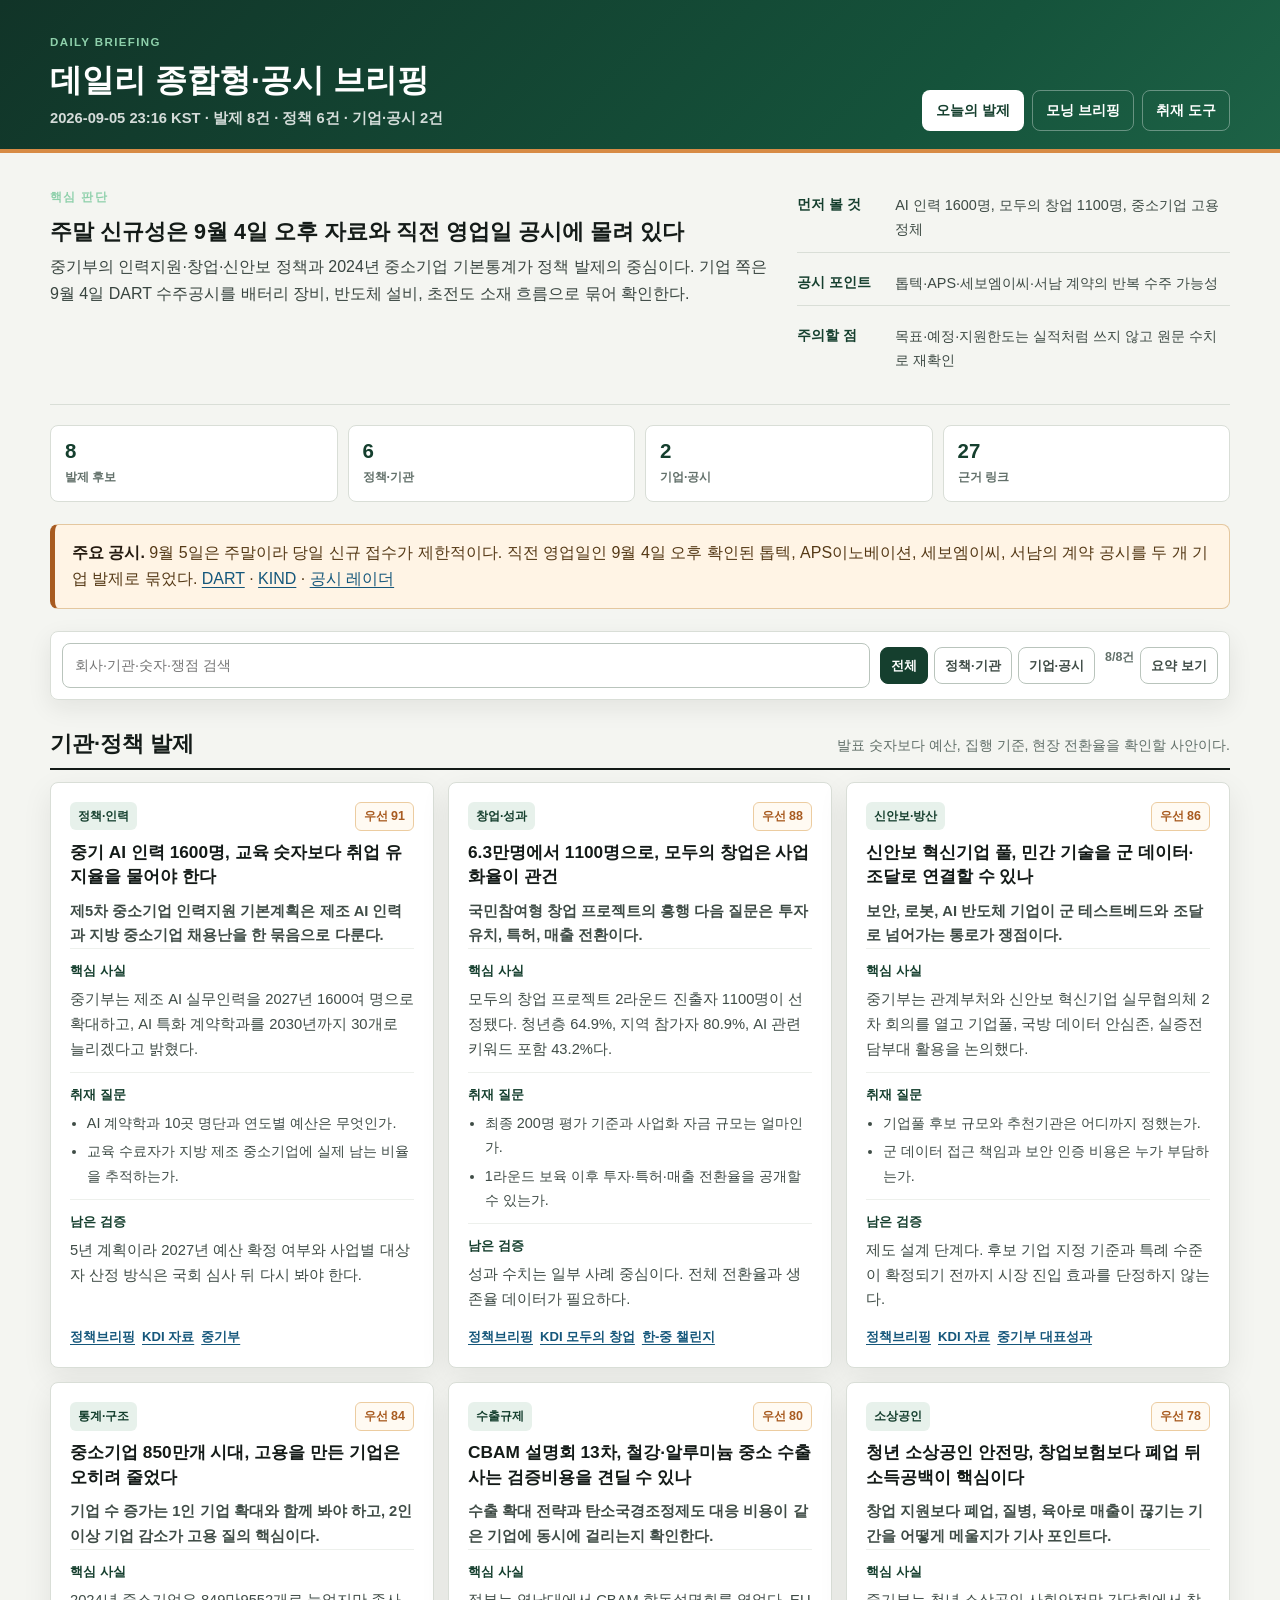
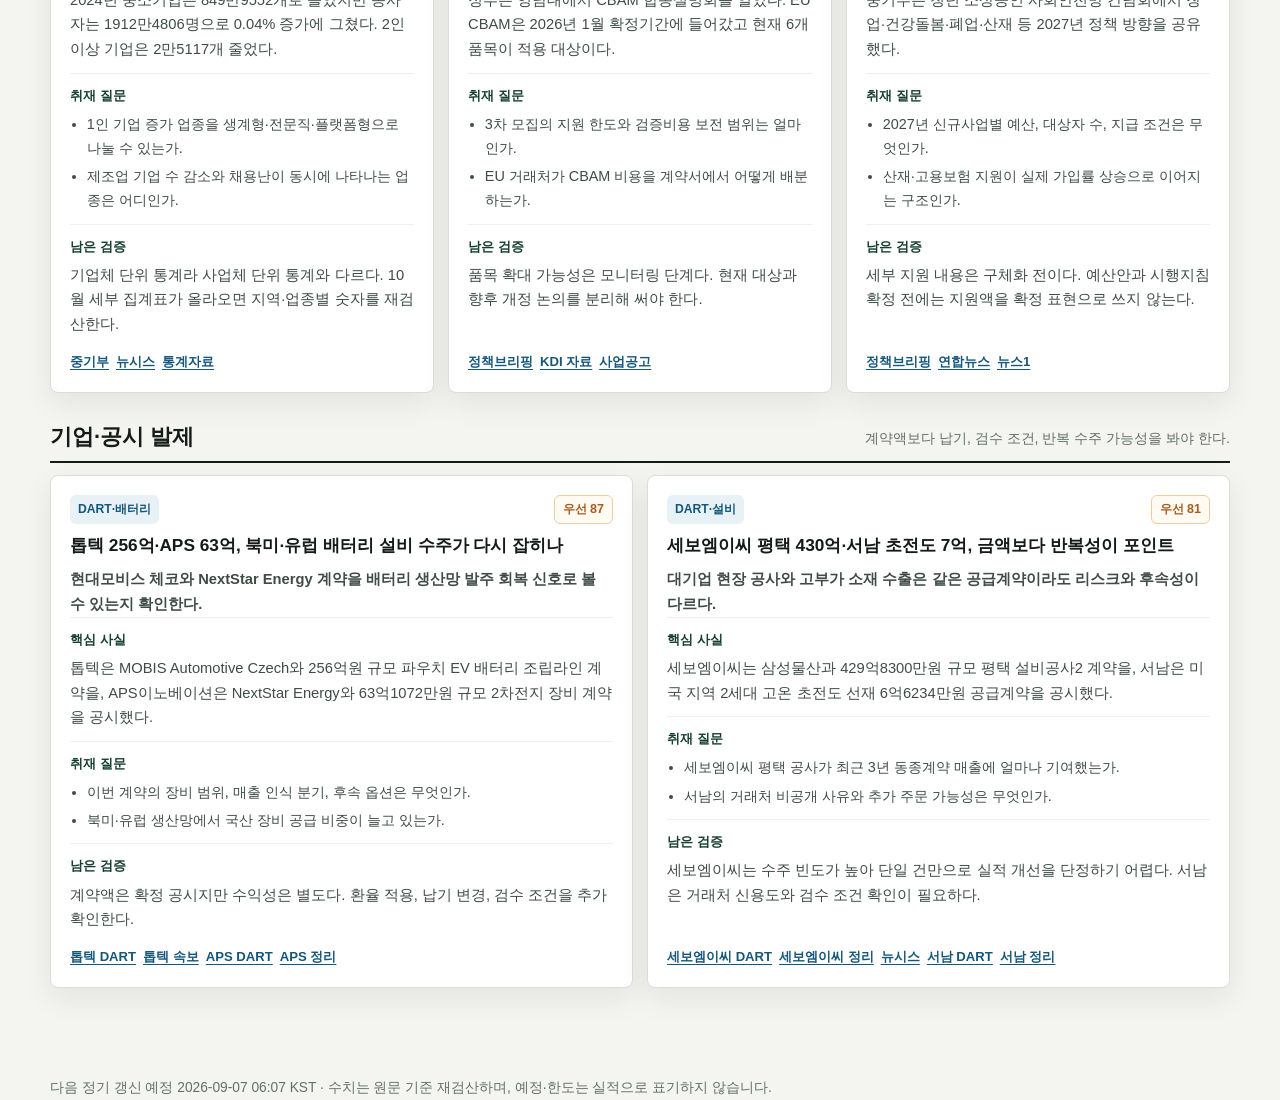
==== commit 09489208: "브리핑 메인 화면 정리" ====
--- a/index.html
+++ b/index.html
@@ -1,45 +1,152 @@
 <!doctype html>
-<html lang='ko'><head><meta charset='utf-8'><meta name='viewport' content='width=device-width,initial-scale=1'>
-<title>데일리 종합 브리핑</title><style>
-:root{--green:#183d2d;--mint:#e7f0eb;--ink:#18221d;--muted:#68726c;--line:#d8dfda;--paper:#f5f5f2;--orange:#a84f22}*{box-sizing:border-box}body{margin:0;background:var(--paper);color:var(--ink);font-family:Pretendard,'Noto Sans KR',Arial,sans-serif;line-height:1.65}header{background:var(--green);color:white;padding:34px 20px}.wrap{max-width:1080px;margin:auto}h1{margin:0;font-size:30px}header p{margin:7px 0 0;color:#cfe0d6}.nav{margin-top:14px}.nav a{color:white;margin-right:14px}.summary,.notice,.card{background:white;border:1px solid var(--line);border-radius:14px}.summary{margin:22px 0;padding:18px 20px}.grid{display:grid;grid-template-columns:1fr 1fr;gap:16px}.section-title{margin:30px 0 12px;font-size:22px}.card{padding:20px}.card h3{margin:8px 0 12px;font-size:20px;line-height:1.35}.tag{display:inline-block;background:var(--mint);color:var(--green);font-size:13px;font-weight:700;padding:3px 9px;border-radius:999px}.score{float:right;color:var(--orange);font-weight:700}.label{font-weight:800;color:var(--green);margin-top:12px}.card p,.card ul{margin:5px 0}.sources a{display:inline-block;margin:4px 8px 0 0;color:#155b91}.notice{padding:18px 20px;border-left:5px solid var(--orange)}footer{padding:35px 0;color:var(--muted);font-size:13px}@media(max-width:760px){.grid{grid-template-columns:1fr}h1{font-size:25px}.wrap{padding-left:14px;padding-right:14px}}
-</style><link rel='stylesheet' href='assets/briefing.css?v=20260905-static-2305'></head><body><header><div class='wrap'><h1>데일리 종합형·공시 브리핑</h1><p>기준 시각 2026-09-05 23:05 KST · 주말 수시 갱신 · 최근 14일 중복 및 기존 보도 주제 제외</p><div class='nav'><a href='morning/'>모닝 브리핑</a></div></div></header><main class='wrap'>
-<div class='summary'><b>이번 수시 갱신 핵심</b> 자동 워크플로우가 OpenAI API 크레딧 부족으로 멈춘 상태라, 예전 방식대로 메인 정적 페이지를 직접 갱신했다. 9월 4일 새로 나온 중기부 인력지원 기본계획, 모두의 창업 2라운드, 신안보 혁신기업 협의체, 2024년 중소기업 기본통계와 9월 4일 DART 수주공시를 반영했다.<br><br><b>편성 판단</b> 9월 5일은 주말이라 당일 신규 공시·정책 발표가 제한적이다. 따라서 9월 4일 오후 이후 확인된 신규성 높은 자료를 중심으로 구성하되, 9월 4일 아침판의 수출전략·렌탈·한샘 발제는 중복 노출을 줄이기 위해 제외했다.</div>
-<section id='briefing-graph' class='graph-board' aria-label='발제 제작 그래프'>
-  <div class='graph-head'>
-    <div>
-      <span class='tag'>작업 그래프</span>
-      <h2>발제 제작 그래프</h2>
-      <p>자료 수집, 중복 제거, 교차 구성, 근거 검증을 단계별로 남겼다. 이번 회차는 자동 생성 대신 수동 검증으로 정적 페이지를 갱신했다.</p>
+<html lang="ko">
+<head>
+  <meta charset="utf-8">
+  <meta name="viewport" content="width=device-width, initial-scale=1">
+  <meta name="description" content="중소기업 정책·공시·산업 이슈를 기사 발제 후보로 정리한 데일리 브리핑">
+  <title>데일리 종합형·공시 브리핑</title>
+  <link rel="stylesheet" href="assets/briefing.css?v=20260905-polish-v1">
+</head>
+<body class="briefing-page">
+  <header class="site-header">
+    <div class="page-shell">
+      <div>
+        <div class="eyebrow">Daily Briefing</div>
+        <h1>데일리 종합형·공시 브리핑</h1>
+        <div class="meta-line">2026-09-05 23:16 KST · 발제 8건 · 정책 6건 · 기업·공시 2건</div>
+      </div>
+      <nav class="workspace-nav" aria-label="브리핑 이동">
+        <a class="active" aria-current="page" href="./">오늘의 발제</a>
+        <a href="morning/">모닝 브리핑</a>
+        <a href="toolbox/">취재 도구</a>
+      </nav>
     </div>
-    <div class='graph-verdict'><strong data-graph-value='verdict'>수동 검증 통과</strong><span>정적 페이지 반영</span></div>
-  </div>
-  <div class='graph-flow'>
-    <button class='graph-node is-done' type='button' data-graph-filter='all'><span>1</span><b>이력</b><small>14일 중복 제외</small></button>
-    <button class='graph-node is-done' type='button' data-graph-filter='gov'><span>2</span><b>정책</b><small>중기부·정책브리핑 원문</small></button>
-    <button class='graph-node is-done' type='button' data-graph-filter='company'><span>3</span><b>공시</b><small>DART·KIND 대조</small></button>
-    <button class='graph-node is-done' type='button' data-graph-filter='all'><span>4</span><b>조합</b><small>정책·기업 교차</small></button>
-    <button class='graph-node is-done' type='button' data-graph-filter='verify'><span>5</span><b>검증</b><small>수치·날짜 확인</small></button>
-    <button class='graph-node is-review' type='button' data-graph-filter='verify'><span>6</span><b>승인</b><small>취재자 최종 판단</small></button>
-  </div>
-  <div class='graph-metrics'>
-    <div><b data-graph-value='cards'>8</b><span>발제 후보</span></div>
-    <div><b data-graph-value='gov'>6</b><span>정책·기관</span></div>
-    <div><b data-graph-value='company'>2</b><span>기업·공시</span></div>
-    <div><b data-graph-value='sources'>27</b><span>근거 링크</span></div>
-    <div><b data-graph-value='domains'>-</b><span>출처 도메인</span></div>
-    <div><b data-graph-value='verify'>8</b><span>남은 검증</span></div>
-  </div>
-  <p class='graph-review'><b>휴먼 인 더 루프</b> 후보는 바로 확정하지 않고, 원문 수치와 회사·기관 답변을 확인한 뒤 취재중·기사화·보류로 판단한다.</p>
-</section>
-<h2 class='section-title'>주요 공시</h2><div class='notice'><b>9월 5일 신규 접수는 제한적, 9월 4일 수주공시 4건을 후보로 반영</b><br>주말인 9월 5일 DART 오늘의 공시는 사실상 비어 있었다. 다만 직전 영업일인 9월 4일 오후 톱텍, APS이노베이션, 세보엠이씨, 서남의 계약 공시가 확인돼 기업·공시 발제로 분리했다. <a href='https://dart.fss.or.kr/'>DART</a> · <a href='https://kind.krx.co.kr/'>KIND</a> · <a href='https://gongsiradar.co.kr/'>공시 레이더</a></div>
-<h2 class='section-title'>기관·단체 발제</h2><div class='grid'>
-<article class='card'><span class='tag'>정책→인력 검증형</span><span class='score'>우선 91</span><h3>중기 AI 인력 1600명, ‘교육 숫자’보다 취업 유지율을 물어야 한다</h3><div class='label'>확인된 사실</div><p>중기부는 9월 4일 제5차(2026~2030) 중소기업 인력지원 기본계획을 발표했다. 제조 AI 실무인력은 2027년 1600여 명으로 확대하고, AI 특화 계약학과는 올해 10개 신설 뒤 2030년까지 30개로 늘리는 방향이다. 중소기업 취업 인턴십 기간을 12개월로 늘리고 지방 중소기업 재직자 우대 트랙도 추진한다.</p><div class='label'>새 기사 각도</div><p>양성 인원 자체보다 교육 이후 어느 업종·지역에 남는지, 지방 중소기업의 임금·복지 격차를 정책이 얼마나 보전하는지를 검증한다. 제조 AI 교육이 중소 제조 현장의 채용난을 줄이는지 기업 단위 사례가 필요하다.</p><div class='label'>추가 취재</div><ul><li>중기부: 연도별 예산, AI 계약학과 10곳 명단, 2030년까지 취업 유지율 목표</li><li>교육부·고용노동부·금융위: 장학금, 국민취업지원제도, 자산형성 지원의 중복 여부</li><li>지방 제조 중소기업: 교육 수료자가 실제 채용으로 연결된 사례와 미스매치 사유</li></ul><div class='label'>남은 검증</div><p>발표는 5년 계획이다. 2027년 예산 확정 여부와 사업별 대상자 산정 방식은 국회 심사 뒤 다시 확인해야 한다.</p><div class='sources'><a href='https://www.korea.kr/news/policyNewsView.do?newsId=148971274'>정책브리핑</a><a href='https://eiec.kdi.re.kr/policy/materialView.do?num=286371'>KDI 자료</a><a href='https://mss.go.kr/site/smba/ex/bbs/List.do?cbIdx=86'>중기부 보도자료 목록</a></div></article>
-<article class='card'><span class='tag'>창업정책→성과 검증형</span><span class='score'>우선 88</span><h3>6.3만명에서 1100명으로, 모두의 창업은 ‘국민참여’ 이후 사업화율이 관건</h3><div class='label'>확인된 사실</div><p>중기부는 9월 4일 모두의 창업 프로젝트 2라운드 진출자 1100명을 선정했다고 밝혔다. 청년층은 64.9%, 지역 참가자는 80.9%였고, 전체 도전신청서의 43.2%에는 AI 관련 키워드가 포함됐다. 9월 7일부터 전국 순회 설명회를 열고, 12월 최종 200명을 선발할 예정이다.</p><div class='label'>새 기사 각도</div><p>흥행 규모보다 1라운드 보육 이후 실제 투자유치·특허출원·매출 전환이 어느 정도였는지 추적한다. 한-중 스타트업 챌린지 같은 해외 교류형 프로그램과 연결될 수 있는 기업이 얼마나 되는지도 본다.</p><div class='label'>추가 취재</div><ul><li>중기부·창업진흥원: 1100명 분야별 명단, 초기 사업화 자금 규모, 최종 200명 평가 기준</li><li>보육기관: 투자유치 2억원·1억원 사례의 투자 조건과 TIPS 연계 여부</li><li>지역 참가자: 순회 설명회 이후 지역별 멘토링·후속 투자 격차</li></ul><div class='label'>남은 검증</div><p>지원자 수와 선정자 수는 확인됐지만, 사업화 성과는 일부 사례 중심이다. 전체 전환율과 생존율 데이터를 확보해야 한다.</p><div class='sources'><a href='https://www.korea.kr/briefing/pressReleaseView.do?newsId=156780285'>정책브리핑 원문</a><a href='https://eiec.kdi.re.kr/policy/materialView.do?num=286368'>KDI 모두의 창업</a><a href='https://eiec.kdi.re.kr/policy/materialView.do?num=286330'>KDI 한-중 챌린지</a></div></article>
-<article class='card'><span class='tag'>보안·방산→제도 검증형</span><span class='score'>우선 86</span><h3>신안보 혁신기업 풀, 민간 기술을 군 데이터·조달로 연결할 수 있나</h3><div class='label'>확인된 사실</div><p>중기부는 9월 3일 관계부처와 신안보 혁신기업 육성 실무협의체 2차 회의를 열었다. 기업풀 구성, 안보 분야 매출 비중·특허·R&amp;D 이력 기준, 국방 데이터 안심존과 테스트베드, 실증전담부대·혁신랩 활용 방안이 논의됐다. 국가계약법 개정, 국방첨단전력사업법과 신안보 혁신기업 육성 특별법 제정도 검토 대상이다.</p><div class='label'>새 기사 각도</div><p>방산 스타트업 육성책이 기존 방산혁신기업·모두의 챌린지 방산과 어떻게 다른지 분해한다. 보안·로보틱스·AI 반도체 기업이 군 데이터에 접근할 때 필요한 책임·보안 기준도 취재 포인트다.</p><div class='label'>추가 취재</div><ul><li>중기부·국방부·방사청: 기업풀 후보 규모, 추천기관, 실증 데이터 공개 범위</li><li>보안·로봇 스타트업: 군 테스트베드 접근 비용, 보안 인증, 조달 전환 병목</li><li>국회: 3개 법률의 발의·심사 일정과 신속 조달 조항</li></ul><div class='label'>남은 검증</div><p>아직 제도 설계 단계다. 후보 기업 지정 기준과 특례 수준이 확정되기 전까지는 ‘시장 진입’ 효과를 단정하면 안 된다.</p><div class='sources'><a href='https://www.korea.kr/briefing/pressReleaseView.do?newsId=156780123&amp;pWise=sub&amp;pWiseSub=J2'>정책브리핑 원문</a><a href='https://eiec.kdi.re.kr/policy/materialView.do?num=286325'>KDI 자료</a><a href='https://www.mss.go.kr/site/smba/ex/bbs/View.do?bcIdx=1070196&amp;cbIdx=620'>중기부 대표성과</a></div></article>
-<article class='card'><span class='tag'>통계→구조 분석형</span><span class='score'>우선 84</span><h3>중소기업 850만개 시대, 고용을 만든 기업은 오히려 줄었다</h3><div class='label'>확인된 사실</div><p>2024년 기준 중소기업 수는 849만9552개로 전년보다 20만637개 늘어 전체 기업의 99.9%를 차지했다. 종사자는 1912만4806명으로 7157명, 0.04% 증가에 그쳤고 매출은 3324조2020억원으로 0.7% 늘었다. 1인 기업은 666만6023개로 증가했지만 종사자 2인 이상 기업은 2만5117개 줄었다.</p><div class='label'>새 기사 각도</div><p>‘중소기업 수 증가’를 창업 활력으로만 보지 않고, 1인 기업 증가와 제조업·건설업 고용 부진을 함께 본다. 인력지원 기본계획의 문제의식과 연결해 기업 수, 고용, 매출의 엇갈림을 그래픽으로 풀 수 있다.</p><div class='label'>추가 취재</div><ul><li>중기부·KOSI: 1인 기업 증가 업종, 생계형·전문직·플랫폼형 구분 가능 여부</li><li>중기중앙회: 제조업 기업수 감소와 채용난이 동시에 나타나는 업종</li><li>전문가: 1인 기업 증가가 세수·사회보험·정책금융 설계에 주는 영향</li></ul><div class='label'>남은 검증</div><p>기업체 단위 통계라 사업체 단위 통계와 다르다. 10월 초 세부 집계표가 KOSIS에 올라오면 지역·업종별 숫자를 재검산해야 한다.</p><div class='sources'><a href='https://www.mss.go.kr/site/smba/ex/bbs/View.do?bcIdx=1070853&amp;cbIdx=86&amp;parentSeq=1070853'>중기부 원문</a><a href='https://www.newsis.com/view/NISX20260831_0003768832'>뉴시스</a><a href='https://www.mss.go.kr/site/smba/foffice/ex/statDB/stReportRcList.do?gb=2&amp;nodeId=CLASS0001&amp;rcCode='>중기부 통계자료</a></div></article>
-<article class='card'><span class='tag'>수출규제→현장형</span><span class='score'>우선 80</span><h3>CBAM 설명회 13차, 철강·알루미늄 중소 수출사는 검증비용을 견딜 수 있나</h3><div class='label'>확인된 사실</div><p>정부는 9월 2일 영남대에서 중기부, 산업부, 기후에너지환경부, 관세청 등이 참여한 CBAM 정부 합동설명회를 열었다. EU CBAM은 2026년 1월 확정기간에 들어갔고, 현재 철강·알루미늄·시멘트·비료·전력·수소 등 6개 품목이 적용 대상이다. 중소기업 CBAM 대응 인프라 구축사업 3차 모집은 9월 15일까지 진행된다.</p><div class='label'>새 기사 각도</div><p>수출 4대 혁신 전략의 ‘시장 확대’와 CBAM의 ‘검증비용’이 같은 기업에 동시에 걸리는지 본다. 탄소배출량 산정·검증 역량이 부족한 중소 제조사의 병목을 현장 사례로 확인한다.</p><div class='label'>추가 취재</div><ul><li>중기부·관세청: 3차 모집 규모, 계측설비와 검증비용 지원 한도</li><li>철강·알루미늄 수출 중소기업: 배출량 산정 담당 인력과 외부 검증 비용</li><li>EU 거래처 보유 기업: 실제 계약서상 CBAM 비용 전가 조항</li></ul><div class='label'>남은 검증</div><p>적용 품목 확대 가능성은 모니터링 단계다. 현재 대상 품목과 향후 개정 논의를 구분해 써야 한다.</p><div class='sources'><a href='https://m.korea.kr/briefing/pressReleaseView.do?newsId=156779901&amp;pWise=mSub&amp;pWiseSub=C4'>정책브리핑 원문</a><a href='https://eiec.kdi.re.kr/policy/materialView.do?num=286210'>KDI 자료</a><a href='https://www.mss.go.kr/site/smba/ex/bbs/List.do?cbIdx=310&amp;searchRltnYn=A'>중기부 사업공고</a></div></article>
-<article class='card'><span class='tag'>소상공인→안전망 검증형</span><span class='score'>우선 78</span><h3>청년 소상공인 안전망, 창업보험보다 ‘폐업 뒤 소득공백’이 핵심이다</h3><div class='label'>확인된 사실</div><p>중기부는 9월 2일 청년 소상공인 사회안전망 구축 간담회를 열고 2027년 정책 방향을 공유했다. 방향은 청년 창업·도전 안전망, 건강·돌봄과 육아 지원, 폐업·산재 등 사회보험 안전망 3축이다. 창업안심 정책보험, 건강돌봄비, 산재보험 가입 지원 등이 논의됐다.</p><div class='label'>새 기사 각도</div><p>창업 장려책을 넘어 폐업, 질병, 육아로 매출이 끊길 때 실제 생계 공백을 얼마나 줄일 수 있는지를 따진다. 고용보험 가입률과 보험료 지원이 청년 1인 사업자에게 닿는지도 점검한다.</p><div class='label'>추가 취재</div><ul><li>중기부·소진공: 2027년 신규사업별 예산, 대상자 수, 지급 조건</li><li>청년 소상공인: 창업 초기보다 경영 중 위기 대응이 부족했던 사례</li><li>보험·노무 전문가: 산재·고용보험 지원이 실제 가입으로 이어지는 구조</li></ul><div class='label'>남은 검증</div><p>세부 지원 내용과 방식은 아직 구체화 단계다. 예산안과 시행지침 확정 전에는 지원액을 확정 표현으로 쓰면 안 된다.</p><div class='sources'><a href='https://www.korea.kr/briefing/pressReleaseView.do?call_from=seoul_paper&amp;newsId=156777688'>정책브리핑 원문</a><a href='https://www.yna.co.kr/view/AKR20260901152100030'>연합뉴스</a><a href='https://www.news1.kr/amp/industry/sb-founded/6276965'>뉴스1</a></div></article>
-</div><h2 class='section-title'>기업·산업 발제</h2><div class='grid'>
-<article class='card'><span class='tag'>DART→수주 비교형</span><span class='score'>우선 87</span><h3>톱텍 256억·APS 63억, 북미·유럽 배터리 설비 수주가 다시 잡히나</h3><div class='label'>확인된 사실</div><p>톱텍은 9월 4일 MOBIS Automotive Czech와 파우치 EV 배터리 조립라인 256억원 공급계약을 공시했다. 최근 매출액 대비 14.97%, 계약기간은 2026년 9월 4일부터 2027년 4월 30일까지다. APS이노베이션은 캐나다 NextStar Energy에 2차전지 제조장비 63억1072만원을 공급하는 계약을 공시했으며 최근 매출액 대비 8.52%, 납기는 9월 30일까지다.</p><div class='label'>새 기사 각도</div><p>배터리 장비 수주를 단발 계약으로 쓰기보다 현대모비스 체코와 스텔란티스·LG에너지솔루션 합작 NextStar의 북미·유럽 생산망 투자 흐름과 연결한다. 매출 인식 시점, 선적·검수 조건, 반복 수주 가능성을 비교한다.</p><div class='label'>추가 취재</div><ul><li>톱텍·APS이노베이션: 이번 계약의 장비 범위, 매출 인식 분기, 후속 옵션 여부</li><li>현대모비스·NextStar: 라인 증설 일정과 국산 장비 공급 비중</li><li>동종 장비사: 2026년 하반기 북미·유럽 발주 회복 여부</li></ul><div class='label'>남은 검증</div><p>계약액은 확정 공시지만 매출 인식과 수익성은 별도다. 환율 적용, 납기 변경 가능성, 검수 조건을 추가 확인해야 한다.</p><div class='sources'><a href='https://dart.fss.or.kr/dsaf001/main.do?rcpNo=20260904900187'>톱텍 DART</a><a href='https://stock.thinkpool.com/news/rassiro/read/index.do?category=&amp;d_news_crt=20260904&amp;news_sn=1001963&amp;pageNo=1&amp;tagCode='>톱텍 속보</a><a href='https://dart.fss.or.kr/dsaf001/main.do?rcpNo=20260904900189'>APS DART</a><a href='https://www.bosoop.com/disclosures/20260904900189/'>APS 공시 정리</a></div></article>
-<article class='card'><span class='tag'>DART→설비·소재형</span><span class='score'>우선 81</span><h3>세보엠이씨 평택 430억·서남 초전도 7억, 금액보다 반복성이 포인트</h3><div class='label'>확인된 사실</div><p>세보엠이씨는 삼성물산과 429억8300만원 규모의 평택 설비공사2 계약을 공시했다. 최근 매출액 대비 6.00%, 계약기간은 2026년 9월 7일부터 2027년 9월 30일까지다. 서남은 미국 지역에 2세대 고온 초전도 선재 6억6234만원 공급계약을 공시했으며 최근 매출액 대비 19.56%, 계약기간은 2027년 2월 10일까지다.</p><div class='label'>새 기사 각도</div><p>세보엠이씨는 반도체·첨단공장 설비공사의 반복 수주, 서남은 절대 금액은 작지만 매출 대비 비중이 큰 초전도 소재 수요로 나눠 본다. 같은 ‘공급계약’이라도 대기업 현장 공사와 고부가 소재 수출의 리스크가 다르다.</p><div class='label'>추가 취재</div><ul><li>세보엠이씨: 평택 공사의 성격, 삼성물산과 최근 3년 동종계약 매출 기여</li><li>서남: 계약상대 비공개 사유, 추가 주문 가능성, 초전도 선재 생산능력</li><li>DART·KIND: 9월 4일 이후 정정공시·계약변경 여부</li></ul><div class='label'>남은 검증</div><p>세보엠이씨는 수주 빈도가 높아 단일 건만으로 실적 개선을 단정하기 어렵다. 서남은 상대방 비공개 계약이라 거래처 신용도와 검수 조건 확인이 필요하다.</p><div class='sources'><a href='https://dart.fss.or.kr/dsaf001/main.do?rcpNo=20260904900182'>세보엠이씨 DART</a><a href='https://www.bosoop.com/disclosures/20260904900182/'>세보엠이씨 공시 정리</a><a href='https://www.newsis.com/msi/view/?id=NISX20260904_0003776659'>뉴시스</a><a href='https://dart.fss.or.kr/dsaf001/main.do?rcpNo=20260904900634'>서남 DART</a><a href='https://www.bosoop.com/disclosures/20260904900634/'>서남 공시 정리</a></div></article>
-</div></main><footer class='wrap'>다음 정기 갱신 예정 2026-09-07 06:07 KST · 수치는 원문 기준 재검산하며, 예정·한도는 실적으로 표기하지 않습니다.</footer><script src='assets/briefing.js?v=20260905-static-2305' defer></script></body></html>
+  </header>
+
+  <main class="page-shell">
+    <section class="briefing-lead" aria-label="오늘의 핵심">
+      <div>
+        <div class="eyebrow">핵심 판단</div>
+        <h2>주말 신규성은 9월 4일 오후 자료와 직전 영업일 공시에 몰려 있다</h2>
+        <p>중기부의 인력지원·창업·신안보 정책과 2024년 중소기업 기본통계가 정책 발제의 중심이다. 기업 쪽은 9월 4일 DART 수주공시를 배터리 장비, 반도체 설비, 초전도 소재 흐름으로 묶어 확인한다.</p>
+      </div>
+      <div class="lead-points">
+        <div class="lead-point"><b>먼저 볼 것</b><span>AI 인력 1600명, 모두의 창업 1100명, 중소기업 고용 정체</span></div>
+        <div class="lead-point"><b>공시 포인트</b><span>톱텍·APS·세보엠이씨·서남 계약의 반복 수주 가능성</span></div>
+        <div class="lead-point"><b>주의할 점</b><span>목표·예정·지원한도는 실적처럼 쓰지 않고 원문 수치로 재확인</span></div>
+      </div>
+    </section>
+
+    <section class="metric-strip" aria-label="브리핑 구성">
+      <div class="metric"><b>8</b><span>발제 후보</span></div>
+      <div class="metric"><b>6</b><span>정책·기관</span></div>
+      <div class="metric"><b>2</b><span>기업·공시</span></div>
+      <div class="metric"><b>27</b><span>근거 링크</span></div>
+    </section>
+
+    <section class="notice-strip">
+      <b>주요 공시.</b> 9월 5일은 주말이라 당일 신규 접수가 제한적이다. 직전 영업일인 9월 4일 오후 확인된 톱텍, APS이노베이션, 세보엠이씨, 서남의 계약 공시를 두 개 기업 발제로 묶었다.
+      <a href="https://dart.fss.or.kr/">DART</a> · <a href="https://kind.krx.co.kr/">KIND</a> · <a href="https://gongsiradar.co.kr/">공시 레이더</a>
+    </section>
+
+    <section class="section-block" id="policy">
+      <div class="section-heading">
+        <h2>기관·정책 발제</h2>
+        <p>발표 숫자보다 예산, 집행 기준, 현장 전환율을 확인할 사안이다.</p>
+      </div>
+      <div class="card-grid">
+        <article class="card pitch-card" data-kind="gov">
+          <div class="card-top"><span class="tag">정책·인력</span><span class="priority">우선 91</span></div>
+          <h3>중기 AI 인력 1600명, 교육 숫자보다 취업 유지율을 물어야 한다</h3>
+          <p class="dek">제5차 중소기업 인력지원 기본계획은 제조 AI 인력과 지방 중소기업 채용난을 한 묶음으로 다룬다.</p>
+          <div class="field"><b>핵심 사실</b><p>중기부는 제조 AI 실무인력을 2027년 1600여 명으로 확대하고, AI 특화 계약학과를 2030년까지 30개로 늘리겠다고 밝혔다.</p></div>
+          <div class="field"><b>취재 질문</b><ul class="check-list"><li>AI 계약학과 10곳 명단과 연도별 예산은 무엇인가.</li><li>교육 수료자가 지방 제조 중소기업에 실제 남는 비율을 추적하는가.</li></ul></div>
+          <div class="field"><b>남은 검증</b><p>5년 계획이라 2027년 예산 확정 여부와 사업별 대상자 산정 방식은 국회 심사 뒤 다시 봐야 한다.</p></div>
+          <div class="sources"><a href="https://www.korea.kr/news/policyNewsView.do?newsId=148971274">정책브리핑</a><a href="https://eiec.kdi.re.kr/policy/materialView.do?num=286371">KDI 자료</a><a href="https://mss.go.kr/site/smba/ex/bbs/List.do?cbIdx=86">중기부</a></div>
+        </article>
+
+        <article class="card pitch-card" data-kind="gov">
+          <div class="card-top"><span class="tag">창업·성과</span><span class="priority">우선 88</span></div>
+          <h3>6.3만명에서 1100명으로, 모두의 창업은 사업화율이 관건</h3>
+          <p class="dek">국민참여형 창업 프로젝트의 흥행 다음 질문은 투자유치, 특허, 매출 전환이다.</p>
+          <div class="field"><b>핵심 사실</b><p>모두의 창업 프로젝트 2라운드 진출자 1100명이 선정됐다. 청년층 64.9%, 지역 참가자 80.9%, AI 관련 키워드 포함 43.2%다.</p></div>
+          <div class="field"><b>취재 질문</b><ul class="check-list"><li>최종 200명 평가 기준과 사업화 자금 규모는 얼마인가.</li><li>1라운드 보육 이후 투자·특허·매출 전환율을 공개할 수 있는가.</li></ul></div>
+          <div class="field"><b>남은 검증</b><p>성과 수치는 일부 사례 중심이다. 전체 전환율과 생존율 데이터가 필요하다.</p></div>
+          <div class="sources"><a href="https://www.korea.kr/briefing/pressReleaseView.do?newsId=156780285">정책브리핑</a><a href="https://eiec.kdi.re.kr/policy/materialView.do?num=286368">KDI 모두의 창업</a><a href="https://eiec.kdi.re.kr/policy/materialView.do?num=286330">한-중 챌린지</a></div>
+        </article>
+
+        <article class="card pitch-card" data-kind="gov">
+          <div class="card-top"><span class="tag">신안보·방산</span><span class="priority">우선 86</span></div>
+          <h3>신안보 혁신기업 풀, 민간 기술을 군 데이터·조달로 연결할 수 있나</h3>
+          <p class="dek">보안, 로봇, AI 반도체 기업이 군 테스트베드와 조달로 넘어가는 통로가 쟁점이다.</p>
+          <div class="field"><b>핵심 사실</b><p>중기부는 관계부처와 신안보 혁신기업 실무협의체 2차 회의를 열고 기업풀, 국방 데이터 안심존, 실증전담부대 활용을 논의했다.</p></div>
+          <div class="field"><b>취재 질문</b><ul class="check-list"><li>기업풀 후보 규모와 추천기관은 어디까지 정했는가.</li><li>군 데이터 접근 책임과 보안 인증 비용은 누가 부담하는가.</li></ul></div>
+          <div class="field"><b>남은 검증</b><p>제도 설계 단계다. 후보 기업 지정 기준과 특례 수준이 확정되기 전까지 시장 진입 효과를 단정하지 않는다.</p></div>
+          <div class="sources"><a href="https://www.korea.kr/briefing/pressReleaseView.do?newsId=156780123&amp;pWise=sub&amp;pWiseSub=J2">정책브리핑</a><a href="https://eiec.kdi.re.kr/policy/materialView.do?num=286325">KDI 자료</a><a href="https://www.mss.go.kr/site/smba/ex/bbs/View.do?bcIdx=1070196&amp;cbIdx=620">중기부 대표성과</a></div>
+        </article>
+
+        <article class="card pitch-card" data-kind="gov">
+          <div class="card-top"><span class="tag">통계·구조</span><span class="priority">우선 84</span></div>
+          <h3>중소기업 850만개 시대, 고용을 만든 기업은 오히려 줄었다</h3>
+          <p class="dek">기업 수 증가는 1인 기업 확대와 함께 봐야 하고, 2인 이상 기업 감소가 고용 질의 핵심이다.</p>
+          <div class="field"><b>핵심 사실</b><p>2024년 중소기업은 849만9552개로 늘었지만 종사자는 1912만4806명으로 0.04% 증가에 그쳤다. 2인 이상 기업은 2만5117개 줄었다.</p></div>
+          <div class="field"><b>취재 질문</b><ul class="check-list"><li>1인 기업 증가 업종을 생계형·전문직·플랫폼형으로 나눌 수 있는가.</li><li>제조업 기업 수 감소와 채용난이 동시에 나타나는 업종은 어디인가.</li></ul></div>
+          <div class="field"><b>남은 검증</b><p>기업체 단위 통계라 사업체 단위 통계와 다르다. 10월 세부 집계표가 올라오면 지역·업종별 숫자를 재검산한다.</p></div>
+          <div class="sources"><a href="https://www.mss.go.kr/site/smba/ex/bbs/View.do?bcIdx=1070853&amp;cbIdx=86&amp;parentSeq=1070853">중기부</a><a href="https://www.newsis.com/view/NISX20260831_0003768832">뉴시스</a><a href="https://www.mss.go.kr/site/smba/foffice/ex/statDB/stReportRcList.do?gb=2&amp;nodeId=CLASS0001&amp;rcCode=">통계자료</a></div>
+        </article>
+
+        <article class="card pitch-card" data-kind="gov">
+          <div class="card-top"><span class="tag">수출규제</span><span class="priority">우선 80</span></div>
+          <h3>CBAM 설명회 13차, 철강·알루미늄 중소 수출사는 검증비용을 견딜 수 있나</h3>
+          <p class="dek">수출 확대 전략과 탄소국경조정제도 대응 비용이 같은 기업에 동시에 걸리는지 확인한다.</p>
+          <div class="field"><b>핵심 사실</b><p>정부는 영남대에서 CBAM 합동설명회를 열었다. EU CBAM은 2026년 1월 확정기간에 들어갔고 현재 6개 품목이 적용 대상이다.</p></div>
+          <div class="field"><b>취재 질문</b><ul class="check-list"><li>3차 모집의 지원 한도와 검증비용 보전 범위는 얼마인가.</li><li>EU 거래처가 CBAM 비용을 계약서에서 어떻게 배분하는가.</li></ul></div>
+          <div class="field"><b>남은 검증</b><p>품목 확대 가능성은 모니터링 단계다. 현재 대상과 향후 개정 논의를 분리해 써야 한다.</p></div>
+          <div class="sources"><a href="https://m.korea.kr/briefing/pressReleaseView.do?newsId=156779901&amp;pWise=mSub&amp;pWiseSub=C4">정책브리핑</a><a href="https://eiec.kdi.re.kr/policy/materialView.do?num=286210">KDI 자료</a><a href="https://www.mss.go.kr/site/smba/ex/bbs/List.do?cbIdx=310&amp;searchRltnYn=A">사업공고</a></div>
+        </article>
+
+        <article class="card pitch-card" data-kind="gov">
+          <div class="card-top"><span class="tag">소상공인</span><span class="priority">우선 78</span></div>
+          <h3>청년 소상공인 안전망, 창업보험보다 폐업 뒤 소득공백이 핵심이다</h3>
+          <p class="dek">창업 지원보다 폐업, 질병, 육아로 매출이 끊기는 기간을 어떻게 메울지가 기사 포인트다.</p>
+          <div class="field"><b>핵심 사실</b><p>중기부는 청년 소상공인 사회안전망 간담회에서 창업·건강돌봄·폐업·산재 등 2027년 정책 방향을 공유했다.</p></div>
+          <div class="field"><b>취재 질문</b><ul class="check-list"><li>2027년 신규사업별 예산, 대상자 수, 지급 조건은 무엇인가.</li><li>산재·고용보험 지원이 실제 가입률 상승으로 이어지는 구조인가.</li></ul></div>
+          <div class="field"><b>남은 검증</b><p>세부 지원 내용은 구체화 전이다. 예산안과 시행지침 확정 전에는 지원액을 확정 표현으로 쓰지 않는다.</p></div>
+          <div class="sources"><a href="https://www.korea.kr/briefing/pressReleaseView.do?call_from=seoul_paper&amp;newsId=156777688">정책브리핑</a><a href="https://www.yna.co.kr/view/AKR20260901152100030">연합뉴스</a><a href="https://www.news1.kr/amp/industry/sb-founded/6276965">뉴스1</a></div>
+        </article>
+      </div>
+    </section>
+
+    <section class="section-block" id="company">
+      <div class="section-heading">
+        <h2>기업·공시 발제</h2>
+        <p>계약액보다 납기, 검수 조건, 반복 수주 가능성을 봐야 한다.</p>
+      </div>
+      <div class="card-grid">
+        <article class="card pitch-card" data-kind="company">
+          <div class="card-top"><span class="tag blue">DART·배터리</span><span class="priority">우선 87</span></div>
+          <h3>톱텍 256억·APS 63억, 북미·유럽 배터리 설비 수주가 다시 잡히나</h3>
+          <p class="dek">현대모비스 체코와 NextStar Energy 계약을 배터리 생산망 발주 회복 신호로 볼 수 있는지 확인한다.</p>
+          <div class="field"><b>핵심 사실</b><p>톱텍은 MOBIS Automotive Czech와 256억원 규모 파우치 EV 배터리 조립라인 계약을, APS이노베이션은 NextStar Energy와 63억1072만원 규모 2차전지 장비 계약을 공시했다.</p></div>
+          <div class="field"><b>취재 질문</b><ul class="check-list"><li>이번 계약의 장비 범위, 매출 인식 분기, 후속 옵션은 무엇인가.</li><li>북미·유럽 생산망에서 국산 장비 공급 비중이 늘고 있는가.</li></ul></div>
+          <div class="field"><b>남은 검증</b><p>계약액은 확정 공시지만 수익성은 별도다. 환율 적용, 납기 변경, 검수 조건을 추가 확인한다.</p></div>
+          <div class="sources"><a href="https://dart.fss.or.kr/dsaf001/main.do?rcpNo=20260904900187">톱텍 DART</a><a href="https://stock.thinkpool.com/news/rassiro/read/index.do?category=&amp;d_news_crt=20260904&amp;news_sn=1001963&amp;pageNo=1&amp;tagCode=">톱텍 속보</a><a href="https://dart.fss.or.kr/dsaf001/main.do?rcpNo=20260904900189">APS DART</a><a href="https://www.bosoop.com/disclosures/20260904900189/">APS 정리</a></div>
+        </article>
+
+        <article class="card pitch-card" data-kind="company">
+          <div class="card-top"><span class="tag blue">DART·설비</span><span class="priority">우선 81</span></div>
+          <h3>세보엠이씨 평택 430억·서남 초전도 7억, 금액보다 반복성이 포인트</h3>
+          <p class="dek">대기업 현장 공사와 고부가 소재 수출은 같은 공급계약이라도 리스크와 후속성이 다르다.</p>
+          <div class="field"><b>핵심 사실</b><p>세보엠이씨는 삼성물산과 429억8300만원 규모 평택 설비공사2 계약을, 서남은 미국 지역 2세대 고온 초전도 선재 6억6234만원 공급계약을 공시했다.</p></div>
+          <div class="field"><b>취재 질문</b><ul class="check-list"><li>세보엠이씨 평택 공사가 최근 3년 동종계약 매출에 얼마나 기여했는가.</li><li>서남의 거래처 비공개 사유와 추가 주문 가능성은 무엇인가.</li></ul></div>
+          <div class="field"><b>남은 검증</b><p>세보엠이씨는 수주 빈도가 높아 단일 건만으로 실적 개선을 단정하기 어렵다. 서남은 거래처 신용도와 검수 조건 확인이 필요하다.</p></div>
+          <div class="sources"><a href="https://dart.fss.or.kr/dsaf001/main.do?rcpNo=20260904900182">세보엠이씨 DART</a><a href="https://www.bosoop.com/disclosures/20260904900182/">세보엠이씨 정리</a><a href="https://www.newsis.com/msi/view/?id=NISX20260904_0003776659">뉴시스</a><a href="https://dart.fss.or.kr/dsaf001/main.do?rcpNo=20260904900634">서남 DART</a><a href="https://www.bosoop.com/disclosures/20260904900634/">서남 정리</a></div>
+        </article>
+      </div>
+    </section>
+  </main>
+
+  <footer class="page-shell">다음 정기 갱신 예정 2026-09-07 06:07 KST · 수치는 원문 기준 재검산하며, 예정·한도는 실적으로 표기하지 않습니다.</footer>
+  <script src="assets/briefing.js?v=20260905-polish-v1" defer></script>
+</body>
+</html>
--- a/assets/briefing.css
+++ b/assets/briefing.css
@@ -1,16 +1,20 @@
 :root {
-  --ink: #17211c;
-  --muted: #68736d;
-  --paper: #f2f4f0;
-  --card: #ffffff;
-  --line: #dce2dc;
-  --green: #123f2c;
-  --green-2: #1d6a49;
-  --green-soft: #e8f1eb;
-  --red: #b3282d;
-  --amber: #a96a13;
-  --navy: #173c61;
-  --shadow: 0 10px 32px rgba(23, 33, 28, .07);
+  --ink: #141b18;
+  --muted: #62706a;
+  --paper: #f4f5f1;
+  --panel: #ffffff;
+  --panel-soft: #f8faf7;
+  --line: #d9ded7;
+  --line-strong: #b9c4bc;
+  --green: #153f2e;
+  --green-2: #1f6a49;
+  --green-soft: #e7f1eb;
+  --blue: #15577b;
+  --blue-soft: #e8f1f6;
+  --amber: #a85b20;
+  --amber-soft: #fff4e5;
+  --red: #9a3944;
+  --shadow: 0 10px 30px rgba(20, 27, 24, .08);
 }
 
 * { box-sizing: border-box; }
@@ -18,311 +22,388 @@
 html { scroll-behavior: smooth; }
 
 body {
-  background: var(--paper) !important;
-  color: var(--ink) !important;
-  padding: 0 !important;
+  margin: 0;
+  background: var(--paper);
+  color: var(--ink);
+  font-family: Pretendard, "Noto Sans KR", Arial, sans-serif;
   font-size: 16px;
-}
-
-body > main,
-body > .wrap {
-  width: min(1440px, calc(100% - 40px)) !important;
-  max-width: 1440px !important;
-  margin: 0 auto !important;
-  padding: 26px 0 56px;
-}
-
-header {
-  display: block !important;
-  position: relative;
-  padding: 22px 24px 18px !important;
-  margin: 0 0 18px !important;
-  border: 1px solid rgba(255, 255, 255, .14) !important;
-  border-radius: 12px;
-  background: linear-gradient(135deg, #102d21, #184f38 68%, #226247);
+  line-height: 1.68;
+}
+
+a {
+  color: var(--blue);
+  text-underline-offset: 3px;
+}
+
+.page-shell {
+  width: min(1180px, calc(100% - 36px));
+  margin: 0 auto;
+}
+
+.site-header {
+  background: linear-gradient(135deg, #113428, #15533b 72%, #1d6246);
   color: #fff;
-  box-shadow: var(--shadow);
-  overflow: hidden;
-}
-
-header::after {
-  display: none;
-}
-
-header h1 {
-  position: relative;
-  z-index: 1;
-  margin: 0 0 8px !important;
-  font-size: clamp(1.7rem, 3vw, 2.35rem) !important;
-  letter-spacing: 0 !important;
-  line-height: 1.15;
-}
-
-header h1::before {
-  content: "DAILY BRIEFING";
-  display: block;
-  margin-bottom: 8px;
-  color: #a7d5bd;
-  font-size: .68rem;
-  letter-spacing: .18em;
-  font-weight: 800;
-}
-
-header .meta,
-header .meta a {
-  position: relative;
-  z-index: 1;
-  color: rgba(255, 255, 255, .76) !important;
-  text-align: left !important;
-  font-size: .82rem !important;
-}
-
-header .badge,
-header .tag {
-  background: rgba(255, 255, 255, .14) !important;
-  border: 1px solid rgba(255, 255, 255, .22);
-  color: #fff !important;
-}
-
-.nav,
-.workspace-nav {
-  position: relative;
-  z-index: 2;
-  display: flex !important;
-  flex-wrap: wrap;
-  gap: 8px !important;
-  margin: 16px 0 0 !important;
-}
-
-.nav a,
-.workspace-nav a {
+  border-bottom: 4px solid #d78b45;
+}
+
+.site-header .page-shell {
+  display: grid;
+  grid-template-columns: minmax(0, 1fr) auto;
+  gap: 22px;
+  align-items: end;
+  padding: 28px 0 18px;
+}
+
+.eyebrow {
   display: inline-flex;
   align-items: center;
+  min-height: 24px;
+  margin: 0 0 7px;
+  color: #8ed0ab;
+  font-size: .72rem;
+  font-weight: 850;
+  letter-spacing: .12em;
+  text-transform: uppercase;
+}
+
+.site-header h1,
+header h1 {
+  margin: 0;
+  font-size: 2rem;
+  line-height: 1.18;
+  letter-spacing: 0;
+}
+
+.meta-line,
+.meta {
+  margin-top: 7px;
+  color: rgba(255, 255, 255, .82);
+  font-size: .92rem;
+  font-weight: 650;
+}
+
+.workspace-nav,
+.nav {
+  display: flex;
+  flex-wrap: wrap;
+  gap: 8px;
+  margin: 0;
+}
+
+.workspace-nav a,
+.nav a,
+.back {
+  display: inline-flex;
+  align-items: center;
+  justify-content: center;
   min-height: 38px;
-  padding: 8px 13px !important;
-  border: 1px solid rgba(255, 255, 255, .3) !important;
-  border-radius: 8px !important;
-  color: #fff !important;
+  padding: 8px 13px;
+  border: 1px solid rgba(255, 255, 255, .34);
+  border-radius: 8px;
+  color: #fff;
   text-decoration: none;
-  font-size: .84rem !important;
-  font-weight: 750;
-}
-
+  font-size: .88rem;
+  font-weight: 800;
+}
+
+.workspace-nav a:hover,
+.workspace-nav a.active,
 .nav a:hover,
-.workspace-nav a:hover,
 .nav a.active,
-.workspace-nav a.active {
-  background: #fff !important;
-  color: var(--green) !important;
-}
-
-.dashboard-intro,
-.note,
-.subnote {
-  margin: 0 0 16px !important;
-  padding: 17px 20px;
+.back:hover {
+  background: #fff;
+  color: var(--green);
+}
+
+main.page-shell {
+  padding: 26px 0 58px;
+}
+
+.briefing-lead {
+  display: grid;
+  grid-template-columns: minmax(0, 1.25fr) minmax(280px, .75fr);
+  gap: 26px;
+  align-items: start;
+  margin-bottom: 20px;
+  padding: 4px 0 22px;
+  border-bottom: 1px solid var(--line);
+}
+
+.briefing-lead h2 {
+  margin: 0 0 8px;
+  font-size: 1.35rem;
+  line-height: 1.35;
+  letter-spacing: 0;
+}
+
+.briefing-lead p {
+  margin: 0;
+  color: #38443f;
+}
+
+.lead-points {
+  display: grid;
+  gap: 8px;
+}
+
+.lead-point {
+  display: grid;
+  grid-template-columns: 86px minmax(0, 1fr);
+  gap: 12px;
+  padding: 10px 0;
+  border-bottom: 1px solid var(--line);
+}
+
+.lead-point:last-child { border-bottom: 0; }
+
+.lead-point b {
+  color: var(--green);
+  font-size: .86rem;
+}
+
+.lead-point span {
+  color: #3d4a44;
+  font-size: .9rem;
+}
+
+.metric-strip {
+  display: grid;
+  grid-template-columns: repeat(4, minmax(0, 1fr));
+  gap: 10px;
+  margin: 0 0 22px;
+}
+
+.metric {
+  padding: 13px 14px;
   border: 1px solid var(--line);
   border-radius: 8px;
-  background: rgba(255, 255, 255, .72);
-  color: var(--muted) !important;
-  line-height: 1.7 !important;
-  font-size: .86rem !important;
-}
-
-.dashboard-intro .note { margin: 0; }
-
-.summary,
-.notice {
-  border-radius: 8px !important;
-}
-
-.graph-board {
-  margin: 0 0 18px;
-  padding: 18px;
-  border: 1px solid #d4ddd6;
-  border-top: 4px solid var(--green);
-  border-radius: 10px;
-  background: #fff;
-  box-shadow: 0 8px 24px rgba(23, 33, 28, .055);
-}
-
-.graph-head {
-  display: grid;
-  grid-template-columns: minmax(0, 1fr) minmax(136px, auto);
-  gap: 14px;
-  align-items: center;
-  margin-bottom: 14px;
-}
-
-.graph-head h2 {
-  margin: 8px 0 5px;
-  font-size: clamp(1.22rem, 1.8vw, 1.52rem);
-  line-height: 1.25;
-  letter-spacing: 0;
-}
-
-.graph-head p {
-  max-width: 720px;
-  margin: 0;
-  color: #53625a;
-  font-size: .9rem;
-  line-height: 1.65;
-}
-
-.graph-verdict {
-  min-width: 136px;
-  padding: 10px 12px;
-  border: 1px solid #b7d3c0;
-  border-radius: 8px;
-  background: #eef7f2;
-  color: #176137;
-  text-align: left;
-}
-
-.graph-verdict strong {
-  display: block;
-  font-size: .98rem;
-}
-
-.graph-verdict span {
-  display: block;
-  margin-top: 2px;
-  color: #51725d;
-  font-size: .78rem;
-}
-
-.graph-flow {
-  display: grid;
-  grid-template-columns: repeat(6, minmax(0, 1fr));
-  gap: 6px;
-  margin: 0 0 10px;
-}
-
-.graph-node {
-  position: relative;
-  display: grid;
-  grid-template-columns: auto minmax(0, 1fr);
-  column-gap: 8px;
-  align-content: start;
-  min-height: 82px;
-  padding: 10px;
-  border: 1px solid #cdd8d0;
-  border-radius: 8px;
-  background: #fff;
-  color: var(--ink);
-  text-align: left;
-  font: inherit;
-  cursor: pointer;
-}
-
-.graph-node:not(:last-child)::after {
-  display: none;
-}
-
-.graph-node span {
-  display: inline-grid;
-  place-items: center;
-  grid-row: 1 / span 2;
-  width: 22px;
-  height: 22px;
-  margin: 1px 0 0;
-  border-radius: 50%;
-  background: var(--green);
-  color: #fff;
-  font-size: .72rem;
-  font-weight: 800;
-}
-
-.graph-node b {
-  display: block;
-  margin: 0 0 2px;
-  font-size: .86rem;
-  line-height: 1.25;
-}
-
-.graph-node small {
-  display: block;
-  color: var(--muted);
-  font-size: .72rem;
-  line-height: 1.4;
-}
-
-.graph-node:hover,
-.graph-node.active {
-  border-color: var(--green);
-  box-shadow: 0 0 0 3px rgba(29, 106, 73, .12);
-}
-
-.graph-node.is-review span {
-  background: var(--amber);
-}
-
-.graph-metrics {
-  display: grid;
-  grid-template-columns: repeat(6, minmax(0, 1fr));
-  gap: 6px;
-  margin-bottom: 10px;
-}
-
-.graph-metrics div {
-  padding: 9px 10px;
-  border: 1px solid #d9e1da;
-  border-radius: 8px;
-  background: #fbfdfb;
-}
-
-.graph-metrics b {
+  background: var(--panel);
+}
+
+.metric b {
   display: block;
   color: var(--green);
-  font-size: 1.08rem;
-  line-height: 1.2;
-}
-
-.graph-metrics span {
+  font-size: 1.28rem;
+  line-height: 1.15;
+}
+
+.metric span {
   display: block;
   margin-top: 4px;
   color: var(--muted);
-  font-size: .75rem;
-}
-
-.graph-review {
-  margin: 0;
-  padding: 10px 12px;
-  border-left: 4px solid var(--amber);
-  border-radius: 8px;
-  background: #fff8e9;
-  color: #644818;
-  font-size: .86rem;
-  line-height: 1.7;
-}
-
-.card.graph-focus {
-  outline: 2px solid rgba(169, 106, 19, .35);
-  outline-offset: 2px;
+  font-size: .78rem;
+  font-weight: 750;
+}
+
+.notice-strip,
+.disclosure,
+.summary,
+.notice {
+  margin: 0 0 22px;
+  padding: 15px 17px;
+  border: 1px solid #e4c79f;
+  border-left: 5px solid var(--amber);
+  border-radius: 8px;
+  background: var(--amber-soft);
+  color: #553916;
+}
+
+.notice-strip b,
+.disclosure b,
+.summary b,
+.notice b { color: #241a10; }
+
+.section-block { margin-top: 30px; }
+
+.section-heading {
+  display: flex;
+  justify-content: space-between;
+  gap: 20px;
+  align-items: end;
+  margin-bottom: 12px;
+  padding-bottom: 10px;
+  border-bottom: 2px solid var(--ink);
+}
+
+.section-heading h2,
+.section-title {
+  margin: 0;
+  font-size: 1.35rem;
+  line-height: 1.3;
+  letter-spacing: 0;
+}
+
+.section-heading p {
+  max-width: 520px;
+  margin: 0;
+  color: var(--muted);
+  font-size: .88rem;
+  text-align: right;
+}
+
+.card-grid,
+.grid,
+.item-grid {
+  display: grid;
+  grid-template-columns: repeat(auto-fit, minmax(min(100%, 360px), 1fr));
+  gap: 14px;
+}
+
+.card,
+.item,
+.repo-card,
+ol.readlist li,
+.reading-grid li {
+  border: 1px solid var(--line);
+  border-radius: 8px;
+  background: var(--panel);
+  box-shadow: var(--shadow);
+}
+
+.card,
+.item {
+  display: flex;
+  flex-direction: column;
+  min-width: 0;
+  padding: 19px;
+}
+
+.card-top {
+  display: flex;
+  justify-content: space-between;
+  gap: 12px;
+  align-items: center;
+  margin-bottom: 9px;
+}
+
+.tag,
+.repo-type {
+  display: inline-flex;
+  align-items: center;
+  min-height: 25px;
+  padding: 4px 8px;
+  border-radius: 6px;
+  background: var(--green-soft);
+  color: var(--green);
+  font-size: .76rem;
+  font-weight: 850;
+}
+
+.tag.blue,
+.repo-type.tool {
+  background: var(--blue-soft);
+  color: var(--blue);
+}
+
+.tag.amber,
+.repo-type.data {
+  background: var(--amber-soft);
+  color: #7b4518;
+}
+
+.priority,
+.score,
+.score-pill {
+  display: inline-flex;
+  align-items: center;
+  min-height: 26px;
+  padding: 3px 8px;
+  border: 1px solid #eccca0;
+  border-radius: 6px;
+  background: #fffaf2;
+  color: var(--amber);
+  font-size: .78rem;
+  font-weight: 850;
+  white-space: nowrap;
+}
+
+.card h3,
+.item h3,
+.repo-card h3 {
+  margin: 0 0 10px;
+  font-size: 1.08rem;
+  line-height: 1.42;
+  letter-spacing: 0;
+}
+
+.dek {
+  margin: 0 0 13px;
+  color: #34423b;
+  font-weight: 650;
+}
+
+.field {
+  padding-top: 11px;
+  border-top: 1px solid #edf0ec;
+}
+
+.field + .field { margin-top: 11px; }
+
+.field b,
+.label {
+  display: block;
+  margin: 0 0 5px;
+  color: var(--green);
+  font-size: .82rem;
+  font-weight: 850;
+}
+
+.field p,
+.card p,
+.item p {
+  margin: 0;
+  color: #3f4c46;
+  font-size: .92rem;
+}
+
+.check-list,
+.card ul {
+  margin: 0;
+  padding-left: 1.05rem;
+  color: #3f4c46;
+  font-size: .9rem;
+}
+
+.check-list li + li,
+.card li + li { margin-top: 4px; }
+
+.sources {
+  display: flex;
+  flex-wrap: wrap;
+  gap: 7px;
+  margin-top: auto;
+  padding-top: 14px;
+}
+
+.sources a,
+.item > a,
+.reading-grid a {
+  font-size: .82rem;
+  font-weight: 800;
 }
 
 .desk-toolbar {
   position: sticky;
-  top: 8px;
+  top: 0;
   z-index: 20;
   display: grid;
-  grid-template-columns: minmax(220px, 1.4fr) auto auto;
+  grid-template-columns: minmax(220px, 1fr) auto auto;
   gap: 10px;
   align-items: center;
-  margin: 0 0 12px;
-  padding: 12px;
+  margin: 0 0 20px;
+  padding: 11px;
   border: 1px solid var(--line);
-  border-radius: 10px;
-  background: rgba(255, 255, 255, .95);
-  box-shadow: 0 8px 28px rgba(23, 33, 28, .08);
+  border-radius: 8px;
+  background: rgba(255, 255, 255, .96);
+  box-shadow: 0 8px 24px rgba(20, 27, 24, .08);
   backdrop-filter: blur(12px);
 }
 
 .desk-search {
   width: 100%;
-  min-height: 42px;
-  padding: 10px 13px;
-  border: 1px solid #cbd4cc;
+  min-height: 40px;
+  padding: 9px 12px;
+  border: 1px solid var(--line-strong);
   border-radius: 8px;
   background: #fff;
   color: var(--ink);
@@ -331,23 +412,27 @@
 }
 
 .desk-search:focus {
-  outline: 3px solid rgba(29, 106, 73, .17);
+  outline: 3px solid rgba(31, 106, 73, .16);
   border-color: var(--green-2);
 }
 
-.filter-group { display: flex; flex-wrap: wrap; gap: 6px; }
+.filter-group {
+  display: flex;
+  flex-wrap: wrap;
+  gap: 6px;
+}
 
 .filter-chip,
 .view-toggle {
-  min-height: 38px;
-  padding: 7px 11px;
-  border: 1px solid #cbd4cc;
-  border-radius: 999px;
+  min-height: 36px;
+  padding: 7px 10px;
+  border: 1px solid var(--line-strong);
+  border-radius: 8px;
   background: #fff;
-  color: #405047;
+  color: #3f4c46;
   font: inherit;
   font-size: .8rem;
-  font-weight: 750;
+  font-weight: 800;
   cursor: pointer;
 }
 
@@ -361,219 +446,240 @@
 
 .desk-count {
   color: var(--muted);
-  font-size: .76rem;
+  font-size: .78rem;
+  font-weight: 800;
   white-space: nowrap;
 }
 
-.source-strip {
-  display: flex;
-  align-items: center;
-  flex-wrap: wrap;
-  gap: 7px;
-  margin: 0 0 18px;
-  padding: 0 2px;
+.card.is-hidden,
+.item.is-hidden,
+.repo-card.is-hidden,
+ol.readlist li.is-hidden,
+.reading-grid li.is-hidden {
+  display: none;
+}
+
+body.compact-mode .field:nth-of-type(n+2),
+body.compact-mode .card .check-list,
+body.compact-mode .card .sources {
+  display: none;
+}
+
+.readlist,
+.reading-grid ol {
+  display: grid;
+  grid-template-columns: repeat(auto-fit, minmax(min(100%, 360px), 1fr));
+  gap: 10px;
+  margin: 0;
+  padding: 0;
+  list-style: none;
+}
+
+.readlist li,
+.reading-grid li {
+  padding: 14px 15px;
+  box-shadow: none;
+}
+
+.muted,
+footer {
   color: var(--muted);
-  font-size: .78rem;
-}
-
-.source-strip strong { color: var(--ink); }
-
-.source-strip a {
-  padding: 6px 9px;
+  font-size: .86rem;
+}
+
+footer {
+  padding: 30px 0 0;
+  line-height: 1.75;
+}
+
+body > main:not(.page-shell) {
+  width: min(1180px, calc(100% - 36px));
+  margin: 0 auto;
+  padding: 24px 0 56px;
+}
+
+body > main:not(.page-shell) > header {
+  margin-bottom: 22px;
+  padding: 22px;
+  border-radius: 8px;
+  background: linear-gradient(135deg, #113428, #15533b 72%, #1d6246);
+  color: #fff;
+  box-shadow: var(--shadow);
+}
+
+.toolbox-hero {
+  display: grid;
+  grid-template-columns: 1.25fr .75fr;
+  gap: 14px;
+  margin-bottom: 18px;
+}
+
+.toolbox-panel,
+.repo-note {
+  padding: 18px;
   border: 1px solid var(--line);
   border-radius: 8px;
-  background: rgba(255, 255, 255, .75);
-  color: var(--navy) !important;
+  background: var(--panel);
+  box-shadow: var(--shadow);
+}
+
+.toolbox-panel h2 {
+  margin: 0 0 8px;
+  font-size: 1.12rem;
+}
+
+.toolbox-panel p,
+.repo-note,
+.repo-card p {
+  margin: 0;
+  color: #4b5953;
+  font-size: .9rem;
+}
+
+.principles {
+  display: grid;
+  grid-template-columns: repeat(2, 1fr);
+  gap: 8px;
+  margin-top: 13px;
+}
+
+.principle {
+  padding: 10px;
+  border-radius: 8px;
+  background: var(--green-soft);
+  color: var(--green);
+  font-size: .82rem;
+  font-weight: 800;
+}
+
+.repo-note {
+  margin-bottom: 18px;
+  border-left: 5px solid var(--blue);
+  background: var(--blue-soft);
+}
+
+.repo-grid {
+  display: grid;
+  grid-template-columns: repeat(auto-fit, minmax(min(100%, 300px), 1fr));
+  gap: 12px;
+}
+
+.repo-card {
+  padding: 17px;
+  box-shadow: none;
+}
+
+.repo-card h3 a {
+  color: var(--ink);
   text-decoration: none;
-  font-weight: 700;
-}
-
-.source-strip a:hover { border-color: var(--navy); }
-
-.grid {
-  grid-template-columns: repeat(auto-fit, minmax(min(100%, 420px), 1fr)) !important;
-  gap: 17px !important;
-}
-
-.card,
-.disclosures,
-ol.readlist li {
-  border: 1px solid var(--line) !important;
-  background: var(--card) !important;
-  box-shadow: var(--shadow);
-}
-
-.card {
-  padding: 21px !important;
-  border-radius: 8px !important;
-  transition: transform .18s ease, box-shadow .18s ease, opacity .18s ease;
-}
-
-.card:hover { transform: translateY(-2px); box-shadow: 0 14px 38px rgba(23, 33, 28, .1); }
-
-.card h2,
-.card h3 {
-  font-size: 1.08rem !important;
-  line-height: 1.45 !important;
-  letter-spacing: 0;
-}
-
-.card .row,
-.card .sub,
-.card .verify,
-.card .factcheck,
-.card .src {
-  font-size: .84rem !important;
-  line-height: 1.7 !important;
-}
-
-.card .row b { color: var(--green) !important; }
-
-.verify,
-.factcheck {
-  border: 1px solid #efd5a5 !important;
-  border-left: 4px solid var(--amber) !important;
-  border-radius: 9px !important;
-  background: #fff8e9 !important;
-  color: #634817 !important;
-}
-
-.disclosures {
-  margin: 0 0 20px !important;
-  padding: 19px 21px !important;
-  border-left: 5px solid var(--green) !important;
-  border-radius: 8px !important;
-}
-
-.disclosures h2 { margin-top: 0; }
-
-.card-actions {
-  display: flex;
-  flex-wrap: wrap;
-  gap: 7px;
-  margin-top: auto;
-  padding-top: 13px;
-  border-top: 1px solid #edf0ed;
-}
-
-.card-action {
-  min-height: 34px;
-  padding: 6px 10px;
-  border: 1px solid #cfd7d0;
-  border-radius: 8px;
-  background: #f8faf8;
-  color: #405047;
-  font: inherit;
-  font-size: .76rem;
-  font-weight: 750;
-  cursor: pointer;
-}
-
-.card-action:hover { border-color: var(--green); color: var(--green); }
-
-.card-action.status[data-state="취재중"] { background: #e8f1ff; color: #174c83; border-color: #a9c7e8; }
-.card-action.status[data-state="기사화"] { background: #e6f4ea; color: #176137; border-color: #9dceac; }
-.card-action.status[data-state="보류"] { background: #f1f1f1; color: #777; border-color: #d3d3d3; }
-
-.card.is-hidden,
-ol.readlist li.is-hidden,
-.repo-card.is-hidden { display: none !important; }
-
-body.compact-mode .card .row,
-body.compact-mode .card .verify,
-body.compact-mode .card .factcheck,
-body.compact-mode .card .src { display: none; }
-
-body.compact-mode .card { min-height: auto; }
-
-ol.readlist {
-  grid-template-columns: repeat(auto-fit, minmax(min(100%, 510px), 1fr)) !important;
-}
-
-ol.readlist li { border-radius: 8px !important; box-shadow: none; }
-
-.section-title {
-  margin-top: 30px !important;
-  padding-bottom: 10px;
-  border-bottom: 2px solid var(--ink);
-}
-
-.toolbox-hero {
-  display: grid;
-  grid-template-columns: 1.35fr .65fr;
-  gap: 16px;
-  margin-bottom: 18px;
-}
-
-.toolbox-panel {
-  padding: 22px;
-  border: 1px solid var(--line);
-  border-radius: 8px;
-  background: #fff;
-  box-shadow: var(--shadow);
-}
-
-.toolbox-panel h2 { margin: 0 0 8px; font-size: 1.2rem; }
-.toolbox-panel p { margin: 0; color: var(--muted); line-height: 1.7; }
-
-.principles { display: grid; grid-template-columns: repeat(2, 1fr); gap: 9px; margin-top: 14px; }
-.principle { padding: 11px; border-radius: 8px; background: var(--green-soft); color: var(--green); font-size: .82rem; font-weight: 750; }
-
-.repo-grid { display: grid; grid-template-columns: repeat(auto-fit, minmax(min(100%, 330px), 1fr)); gap: 14px; }
-.repo-card { padding: 18px; border: 1px solid var(--line); border-radius: 8px; background: #fff; }
-.repo-card h3 { margin: 8px 0 8px; font-size: 1rem; line-height: 1.4; }
-.repo-card h3 a { color: var(--ink); text-decoration: none; }
-.repo-card h3 a:hover { color: var(--green-2); text-decoration: underline; }
-.repo-card p { margin: 7px 0; color: #4e5b54; font-size: .83rem; line-height: 1.65; }
-.repo-card .adopt { padding-top: 9px; border-top: 1px solid #edf0ed; color: var(--green); }
-.repo-type { display: inline-flex; padding: 4px 8px; border-radius: 999px; background: var(--green-soft); color: var(--green); font-size: .7rem; font-weight: 800; }
-.repo-type.tool { background: #e8f0f7; color: var(--navy); }
-.repo-type.data { background: #f8eddb; color: #7c4d0c; }
-
-.repo-note {
-  margin: 18px 0;
-  padding: 13px 15px;
-  border-left: 4px solid var(--navy);
-  background: #edf4fa;
-  color: #38516a;
-  font-size: .82rem;
-  line-height: 1.7;
-}
-
-footer { line-height: 1.75 !important; }
+}
+
+.repo-card h3 a:hover {
+  color: var(--green-2);
+  text-decoration: underline;
+}
+
+.repo-card .adopt {
+  margin-top: 10px;
+  padding-top: 10px;
+  border-top: 1px solid #edf0ec;
+  color: var(--green);
+}
 
 @media (max-width: 860px) {
-  body > main,
-  body > .wrap { width: min(100% - 24px, 1440px) !important; padding-top: 12px; }
-  header { padding: 19px 17px 16px !important; border-radius: 8px; }
-  .graph-head { grid-template-columns: 1fr; }
-  .graph-verdict { text-align: left; }
-  .graph-flow { grid-template-columns: repeat(2, minmax(0, 1fr)); }
-  .graph-node:not(:last-child)::after { display: none; }
-  .graph-metrics { grid-template-columns: repeat(2, minmax(0, 1fr)); }
-  .desk-toolbar { position: static; grid-template-columns: 1fr; }
-  .desk-count { white-space: normal; }
-  .toolbox-hero { grid-template-columns: 1fr; }
+  .page-shell,
+  body > main:not(.page-shell) {
+    width: min(100% - 24px, 1180px);
+  }
+
+  .site-header .page-shell,
+  .briefing-lead,
+  .toolbox-hero {
+    grid-template-columns: 1fr;
+  }
+
+  .site-header .page-shell {
+    align-items: start;
+    padding: 23px 0 16px;
+  }
+
+  .site-header h1,
+  header h1 {
+    font-size: 1.72rem;
+  }
+
+  .workspace-nav,
+  .nav {
+    width: 100%;
+  }
+
+  .workspace-nav a,
+  .nav a,
+  .back {
+    flex: 1 1 auto;
+  }
+
+  .metric-strip {
+    grid-template-columns: repeat(2, minmax(0, 1fr));
+  }
+
+  .section-heading {
+    display: block;
+  }
+
+  .section-heading p {
+    max-width: none;
+    margin-top: 6px;
+    text-align: left;
+  }
+
+  .desk-toolbar {
+    position: static;
+    grid-template-columns: 1fr;
+  }
+
+  .desk-count {
+    white-space: normal;
+  }
 }
 
 @media (max-width: 520px) {
   body { font-size: 15px; }
-  .grid { grid-template-columns: 1fr !important; }
-  .card { padding: 18px !important; }
-  .graph-board { padding: 16px; }
-  .graph-flow,
-  .graph-metrics { grid-template-columns: 1fr; }
-  .graph-node { min-height: auto; }
-  .nav a,
-  .workspace-nav a { flex: 1 1 auto; justify-content: center; }
-  .principles { grid-template-columns: 1fr; }
+
+  main.page-shell {
+    padding-top: 18px;
+  }
+
+  .site-header h1,
+  header h1 {
+    font-size: 1.5rem;
+  }
+
+  .lead-point {
+    grid-template-columns: 1fr;
+    gap: 2px;
+  }
+
+  .metric-strip,
+  .card-grid,
+  .grid,
+  .item-grid,
+  .principles {
+    grid-template-columns: 1fr;
+  }
 }
 
 @media print {
-  body { background: #fff !important; }
+  body { background: #fff; }
   .desk-toolbar,
-  .source-strip,
-  .card-actions { display: none !important; }
+  .workspace-nav,
+  .nav { display: none; }
   .card,
-  .disclosures { box-shadow: none; break-inside: avoid; }
-}
+  .item,
+  .repo-card,
+  .metric,
+  .notice-strip {
+    box-shadow: none;
+    break-inside: avoid;
+  }
+}
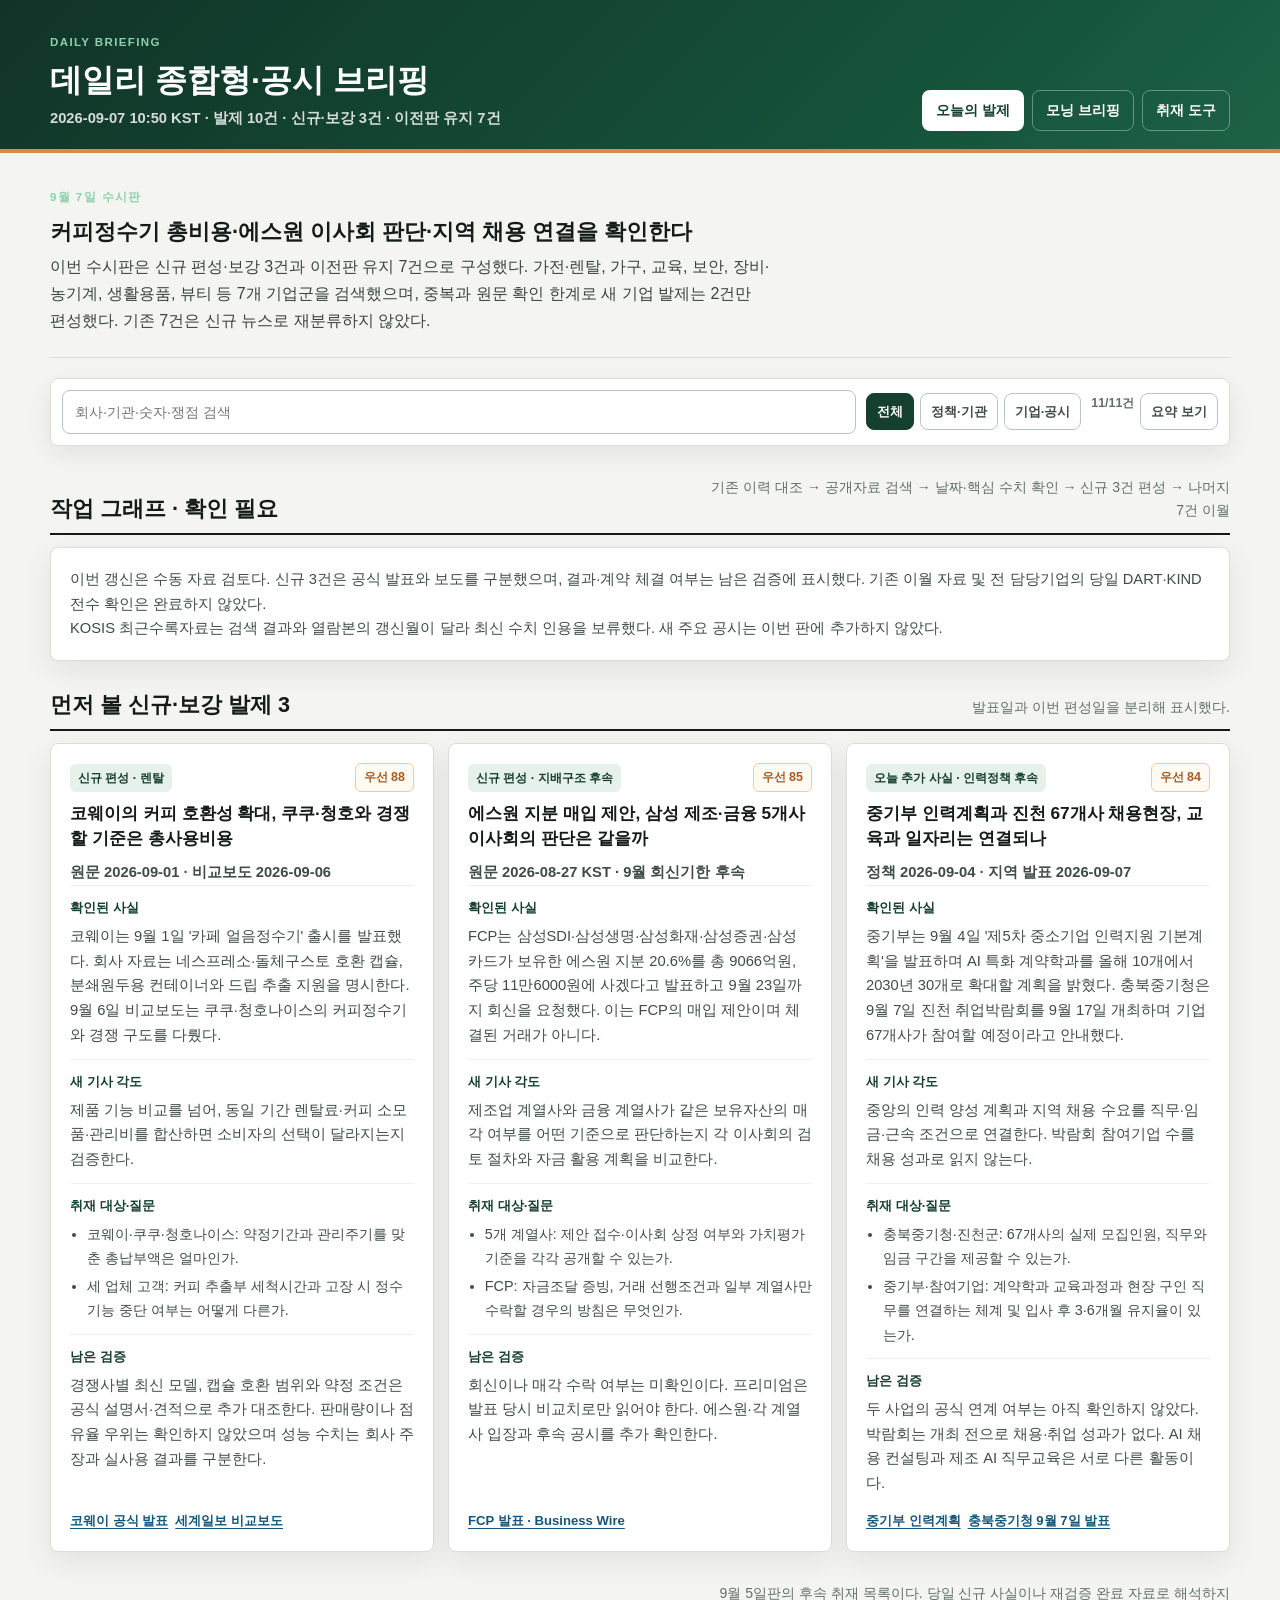
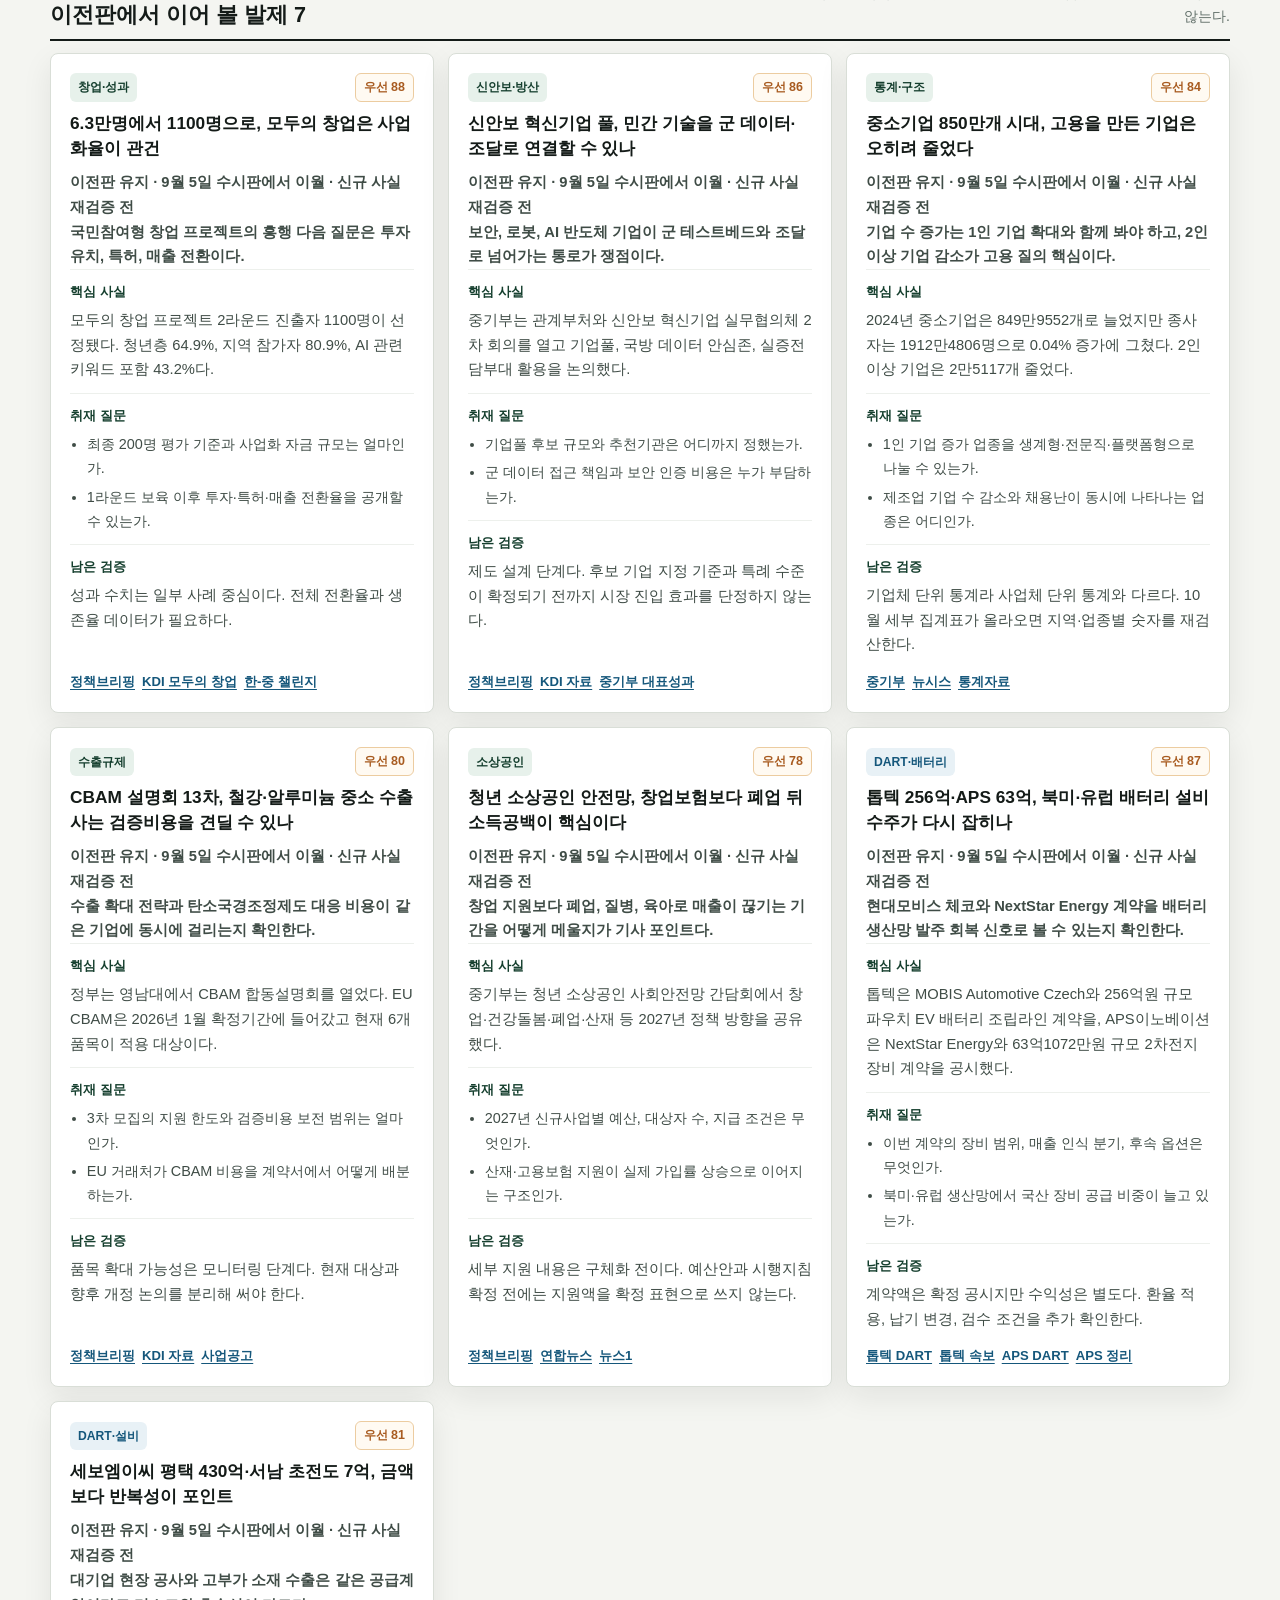
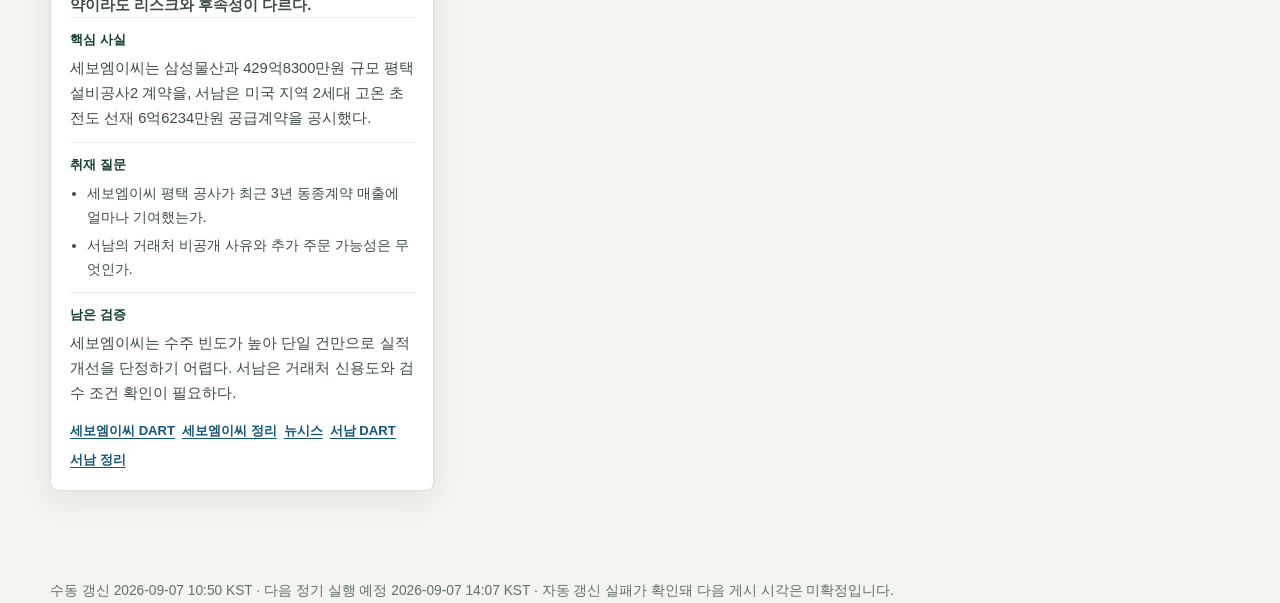
==== commit ed03b0dc: "Refresh September 7 briefing with verified follow-ups and carryover labels" ====
--- a/index.html
+++ b/index.html
@@ -13,140 +13,104 @@
       <div>
         <div class="eyebrow">Daily Briefing</div>
         <h1>데일리 종합형·공시 브리핑</h1>
-        <div class="meta-line">2026-09-05 23:16 KST · 발제 8건 · 정책 6건 · 기업·공시 2건</div>
+        <div class="meta-line">2026-09-07 10:50 KST · 발제 10건 · 신규·보강 3건 · 이전판 유지 7건</div>
       </div>
       <nav class="workspace-nav" aria-label="브리핑 이동">
         <a class="active" aria-current="page" href="./">오늘의 발제</a>
         <a href="morning/">모닝 브리핑</a>
-        <a href="toolbox/">취재 도구</a>
+        <a href="toolbox/">취재 도구</a><a href="#briefing-graph">작업 그래프</a>
       </nav>
     </div>
   </header>
 
   <main class="page-shell">
-    <section class="briefing-lead" aria-label="오늘의 핵심">
-      <div>
-        <div class="eyebrow">핵심 판단</div>
-        <h2>주말 신규성은 9월 4일 오후 자료와 직전 영업일 공시에 몰려 있다</h2>
-        <p>중기부의 인력지원·창업·신안보 정책과 2024년 중소기업 기본통계가 정책 발제의 중심이다. 기업 쪽은 9월 4일 DART 수주공시를 배터리 장비, 반도체 설비, 초전도 소재 흐름으로 묶어 확인한다.</p>
-      </div>
-      <div class="lead-points">
-        <div class="lead-point"><b>먼저 볼 것</b><span>AI 인력 1600명, 모두의 창업 1100명, 중소기업 고용 정체</span></div>
-        <div class="lead-point"><b>공시 포인트</b><span>톱텍·APS·세보엠이씨·서남 계약의 반복 수주 가능성</span></div>
-        <div class="lead-point"><b>주의할 점</b><span>목표·예정·지원한도는 실적처럼 쓰지 않고 원문 수치로 재확인</span></div>
-      </div>
-    </section>
-
-    <section class="metric-strip" aria-label="브리핑 구성">
-      <div class="metric"><b>8</b><span>발제 후보</span></div>
-      <div class="metric"><b>6</b><span>정책·기관</span></div>
-      <div class="metric"><b>2</b><span>기업·공시</span></div>
-      <div class="metric"><b>27</b><span>근거 링크</span></div>
-    </section>
-
-    <section class="notice-strip">
-      <b>주요 공시.</b> 9월 5일은 주말이라 당일 신규 접수가 제한적이다. 직전 영업일인 9월 4일 오후 확인된 톱텍, APS이노베이션, 세보엠이씨, 서남의 계약 공시를 두 개 기업 발제로 묶었다.
-      <a href="https://dart.fss.or.kr/">DART</a> · <a href="https://kind.krx.co.kr/">KIND</a> · <a href="https://gongsiradar.co.kr/">공시 레이더</a>
-    </section>
-
-    <section class="section-block" id="policy">
-      <div class="section-heading">
-        <h2>기관·정책 발제</h2>
-        <p>발표 숫자보다 예산, 집행 기준, 현장 전환율을 확인할 사안이다.</p>
-      </div>
-      <div class="card-grid">
-        <article class="card pitch-card" data-kind="gov">
-          <div class="card-top"><span class="tag">정책·인력</span><span class="priority">우선 91</span></div>
-          <h3>중기 AI 인력 1600명, 교육 숫자보다 취업 유지율을 물어야 한다</h3>
-          <p class="dek">제5차 중소기업 인력지원 기본계획은 제조 AI 인력과 지방 중소기업 채용난을 한 묶음으로 다룬다.</p>
-          <div class="field"><b>핵심 사실</b><p>중기부는 제조 AI 실무인력을 2027년 1600여 명으로 확대하고, AI 특화 계약학과를 2030년까지 30개로 늘리겠다고 밝혔다.</p></div>
-          <div class="field"><b>취재 질문</b><ul class="check-list"><li>AI 계약학과 10곳 명단과 연도별 예산은 무엇인가.</li><li>교육 수료자가 지방 제조 중소기업에 실제 남는 비율을 추적하는가.</li></ul></div>
-          <div class="field"><b>남은 검증</b><p>5년 계획이라 2027년 예산 확정 여부와 사업별 대상자 산정 방식은 국회 심사 뒤 다시 봐야 한다.</p></div>
-          <div class="sources"><a href="https://www.korea.kr/news/policyNewsView.do?newsId=148971274">정책브리핑</a><a href="https://eiec.kdi.re.kr/policy/materialView.do?num=286371">KDI 자료</a><a href="https://mss.go.kr/site/smba/ex/bbs/List.do?cbIdx=86">중기부</a></div>
-        </article>
-
-        <article class="card pitch-card" data-kind="gov">
+<section class="briefing-lead"><div><div class="eyebrow">9월 7일 수시판</div><h2>커피정수기 총비용·에스원 이사회 판단·지역 채용 연결을 확인한다</h2><p>이번 수시판은 신규 편성·보강 3건과 이전판 유지 7건으로 구성했다. 가전·렌탈, 가구, 교육, 보안, 장비·농기계, 생활용품, 뷰티 등 7개 기업군을 검색했으며, 중복과 원문 확인 한계로 새 기업 발제는 2건만 편성했다. 기존 7건은 신규 뉴스로 재분류하지 않았다.</p></div></section>
+<section class="section-block" id="briefing-graph"><div class="section-heading"><h2>작업 그래프 · 확인 필요</h2><p>기존 이력 대조 → 공개자료 검색 → 날짜·핵심 수치 확인 → 신규 3건 편성 → 나머지 7건 이월</p></div><div class="card"><p>이번 갱신은 수동 자료 검토다. 신규 3건은 공식 발표와 보도를 구분했으며, 결과·계약 체결 여부는 남은 검증에 표시했다. 기존 이월 자료 및 전 담당기업의 당일 DART·KIND 전수 확인은 완료하지 않았다.</p><p>KOSIS 최근수록자료는 검색 결과와 열람본의 갱신월이 달라 최신 수치 인용을 보류했다. 새 주요 공시는 이번 판에 추가하지 않았다.</p></div></section>
+<section class="section-block"><div class="section-heading"><h2>먼저 볼 신규·보강 발제 3</h2><p>발표일과 이번 편성일을 분리해 표시했다.</p></div><div class="card-grid"><article class="card pitch-card" data-kind="company">
+<div class="card-top"><span class="tag">신규 편성 · 렌탈</span><span class="priority">우선 88</span></div>
+<h3>코웨이의 커피 호환성 확대, 쿠쿠·청호와 경쟁할 기준은 총사용비용</h3><p class="dek">원문 2026-09-01 · 비교보도 2026-09-06</p>
+<div class="field"><b>확인된 사실</b><p>코웨이는 9월 1일 '카페 얼음정수기' 출시를 발표했다. 회사 자료는 네스프레소·돌체구스토 호환 캡슐, 분쇄원두용 컨테이너와 드립 추출 지원을 명시한다. 9월 6일 비교보도는 쿠쿠·청호나이스의 커피정수기와 경쟁 구도를 다뤘다.</p></div>
+<div class="field"><b>새 기사 각도</b><p>제품 기능 비교를 넘어, 동일 기간 렌탈료·커피 소모품·관리비를 합산하면 소비자의 선택이 달라지는지 검증한다.</p></div>
+<div class="field"><b>취재 대상·질문</b><ul class="check-list"><li>코웨이·쿠쿠·청호나이스: 약정기간과 관리주기를 맞춘 총납부액은 얼마인가.</li><li>세 업체 고객: 커피 추출부 세척시간과 고장 시 정수 기능 중단 여부는 어떻게 다른가.</li></ul></div>
+<div class="field"><b>남은 검증</b><p>경쟁사별 최신 모델, 캡슐 호환 범위와 약정 조건은 공식 설명서·견적으로 추가 대조한다. 판매량이나 점유율 우위는 확인하지 않았으며 성능 수치는 회사 주장과 실사용 결과를 구분한다.</p></div>
+<div class="sources"><a href="https://company.coway.com/newsroom/press/1017">코웨이 공식 발표</a><a href="https://m.segye.com/ampView/20260906501554">세계일보 비교보도</a></div></article>
+<article class="card pitch-card" data-kind="company">
+<div class="card-top"><span class="tag">신규 편성 · 지배구조 후속</span><span class="priority">우선 85</span></div>
+<h3>에스원 지분 매입 제안, 삼성 제조·금융 5개사 이사회의 판단은 같을까</h3><p class="dek">원문 2026-08-27 KST · 9월 회신기한 후속</p>
+<div class="field"><b>확인된 사실</b><p>FCP는 삼성SDI·삼성생명·삼성화재·삼성증권·삼성카드가 보유한 에스원 지분 20.6%를 총 9066억원, 주당 11만6000원에 사겠다고 발표하고 9월 23일까지 회신을 요청했다. 이는 FCP의 매입 제안이며 체결된 거래가 아니다.</p></div>
+<div class="field"><b>새 기사 각도</b><p>제조업 계열사와 금융 계열사가 같은 보유자산의 매각 여부를 어떤 기준으로 판단하는지 각 이사회의 검토 절차와 자금 활용 계획을 비교한다.</p></div>
+<div class="field"><b>취재 대상·질문</b><ul class="check-list"><li>5개 계열사: 제안 접수·이사회 상정 여부와 가치평가 기준을 각각 공개할 수 있는가.</li><li>FCP: 자금조달 증빙, 거래 선행조건과 일부 계열사만 수락할 경우의 방침은 무엇인가.</li></ul></div>
+<div class="field"><b>남은 검증</b><p>회신이나 매각 수락 여부는 미확인이다. 프리미엄은 발표 당시 비교치로만 읽어야 한다. 에스원·각 계열사 입장과 후속 공시를 추가 확인한다.</p></div>
+<div class="sources"><a href="https://www.businesswire.com/news/home/20260826258105/en/Flashlight-Capital-Offers-to-Buy-Samsung-Groups-Entire-20.6-Stake-in-S-1">FCP 발표 · Business Wire</a></div></article>
+<article class="card pitch-card" data-kind="gov">
+<div class="card-top"><span class="tag">오늘 추가 사실 · 인력정책 후속</span><span class="priority">우선 84</span></div>
+<h3>중기부 인력계획과 진천 67개사 채용현장, 교육과 일자리는 연결되나</h3><p class="dek">정책 2026-09-04 · 지역 발표 2026-09-07</p>
+<div class="field"><b>확인된 사실</b><p>중기부는 9월 4일 '제5차 중소기업 인력지원 기본계획'을 발표하며 AI 특화 계약학과를 올해 10개에서 2030년 30개로 확대할 계획을 밝혔다. 충북중기청은 9월 7일 진천 취업박람회를 9월 17일 개최하며 기업 67개사가 참여할 예정이라고 안내했다.</p></div>
+<div class="field"><b>새 기사 각도</b><p>중앙의 인력 양성 계획과 지역 채용 수요를 직무·임금·근속 조건으로 연결한다. 박람회 참여기업 수를 채용 성과로 읽지 않는다.</p></div>
+<div class="field"><b>취재 대상·질문</b><ul class="check-list"><li>충북중기청·진천군: 67개사의 실제 모집인원, 직무와 임금 구간을 제공할 수 있는가.</li><li>중기부·참여기업: 계약학과 교육과정과 현장 구인 직무를 연결하는 체계 및 입사 후 3·6개월 유지율이 있는가.</li></ul></div>
+<div class="field"><b>남은 검증</b><p>두 사업의 공식 연계 여부는 아직 확인하지 않았다. 박람회는 개최 전으로 채용·취업 성과가 없다. AI 채용 컨설팅과 제조 AI 직무교육은 서로 다른 활동이다.</p></div>
+<div class="sources"><a href="https://www.korea.kr/news/policyNewsView.do?newsId=148971274">중기부 인력계획</a><a href="https://www.mss.go.kr/site/chungbuk/ex/bbs/View.do?bcIdx=1070998&amp;cbIdx=180">충북중기청 9월 7일 발표</a></div></article></div></section>
+<section class="section-block"><div class="section-heading"><h2>이전판에서 이어 볼 발제 7</h2><p>9월 5일판의 후속 취재 목록이다. 당일 신규 사실이나 재검증 완료 자료로 해석하지 않는다.</p></div><div class="card-grid"><article class="card pitch-card" data-kind="gov">
           <div class="card-top"><span class="tag">창업·성과</span><span class="priority">우선 88</span></div>
-          <h3>6.3만명에서 1100명으로, 모두의 창업은 사업화율이 관건</h3>
+          <h3>6.3만명에서 1100명으로, 모두의 창업은 사업화율이 관건</h3><p class="dek">이전판 유지 · 9월 5일 수시판에서 이월 · 신규 사실 재검증 전</p>
           <p class="dek">국민참여형 창업 프로젝트의 흥행 다음 질문은 투자유치, 특허, 매출 전환이다.</p>
           <div class="field"><b>핵심 사실</b><p>모두의 창업 프로젝트 2라운드 진출자 1100명이 선정됐다. 청년층 64.9%, 지역 참가자 80.9%, AI 관련 키워드 포함 43.2%다.</p></div>
           <div class="field"><b>취재 질문</b><ul class="check-list"><li>최종 200명 평가 기준과 사업화 자금 규모는 얼마인가.</li><li>1라운드 보육 이후 투자·특허·매출 전환율을 공개할 수 있는가.</li></ul></div>
           <div class="field"><b>남은 검증</b><p>성과 수치는 일부 사례 중심이다. 전체 전환율과 생존율 데이터가 필요하다.</p></div>
           <div class="sources"><a href="https://www.korea.kr/briefing/pressReleaseView.do?newsId=156780285">정책브리핑</a><a href="https://eiec.kdi.re.kr/policy/materialView.do?num=286368">KDI 모두의 창업</a><a href="https://eiec.kdi.re.kr/policy/materialView.do?num=286330">한-중 챌린지</a></div>
         </article>
-
-        <article class="card pitch-card" data-kind="gov">
+<article class="card pitch-card" data-kind="gov">
           <div class="card-top"><span class="tag">신안보·방산</span><span class="priority">우선 86</span></div>
-          <h3>신안보 혁신기업 풀, 민간 기술을 군 데이터·조달로 연결할 수 있나</h3>
+          <h3>신안보 혁신기업 풀, 민간 기술을 군 데이터·조달로 연결할 수 있나</h3><p class="dek">이전판 유지 · 9월 5일 수시판에서 이월 · 신규 사실 재검증 전</p>
           <p class="dek">보안, 로봇, AI 반도체 기업이 군 테스트베드와 조달로 넘어가는 통로가 쟁점이다.</p>
           <div class="field"><b>핵심 사실</b><p>중기부는 관계부처와 신안보 혁신기업 실무협의체 2차 회의를 열고 기업풀, 국방 데이터 안심존, 실증전담부대 활용을 논의했다.</p></div>
           <div class="field"><b>취재 질문</b><ul class="check-list"><li>기업풀 후보 규모와 추천기관은 어디까지 정했는가.</li><li>군 데이터 접근 책임과 보안 인증 비용은 누가 부담하는가.</li></ul></div>
           <div class="field"><b>남은 검증</b><p>제도 설계 단계다. 후보 기업 지정 기준과 특례 수준이 확정되기 전까지 시장 진입 효과를 단정하지 않는다.</p></div>
           <div class="sources"><a href="https://www.korea.kr/briefing/pressReleaseView.do?newsId=156780123&amp;pWise=sub&amp;pWiseSub=J2">정책브리핑</a><a href="https://eiec.kdi.re.kr/policy/materialView.do?num=286325">KDI 자료</a><a href="https://www.mss.go.kr/site/smba/ex/bbs/View.do?bcIdx=1070196&amp;cbIdx=620">중기부 대표성과</a></div>
         </article>
-
-        <article class="card pitch-card" data-kind="gov">
+<article class="card pitch-card" data-kind="gov">
           <div class="card-top"><span class="tag">통계·구조</span><span class="priority">우선 84</span></div>
-          <h3>중소기업 850만개 시대, 고용을 만든 기업은 오히려 줄었다</h3>
+          <h3>중소기업 850만개 시대, 고용을 만든 기업은 오히려 줄었다</h3><p class="dek">이전판 유지 · 9월 5일 수시판에서 이월 · 신규 사실 재검증 전</p>
           <p class="dek">기업 수 증가는 1인 기업 확대와 함께 봐야 하고, 2인 이상 기업 감소가 고용 질의 핵심이다.</p>
           <div class="field"><b>핵심 사실</b><p>2024년 중소기업은 849만9552개로 늘었지만 종사자는 1912만4806명으로 0.04% 증가에 그쳤다. 2인 이상 기업은 2만5117개 줄었다.</p></div>
           <div class="field"><b>취재 질문</b><ul class="check-list"><li>1인 기업 증가 업종을 생계형·전문직·플랫폼형으로 나눌 수 있는가.</li><li>제조업 기업 수 감소와 채용난이 동시에 나타나는 업종은 어디인가.</li></ul></div>
           <div class="field"><b>남은 검증</b><p>기업체 단위 통계라 사업체 단위 통계와 다르다. 10월 세부 집계표가 올라오면 지역·업종별 숫자를 재검산한다.</p></div>
           <div class="sources"><a href="https://www.mss.go.kr/site/smba/ex/bbs/View.do?bcIdx=1070853&amp;cbIdx=86&amp;parentSeq=1070853">중기부</a><a href="https://www.newsis.com/view/NISX20260831_0003768832">뉴시스</a><a href="https://www.mss.go.kr/site/smba/foffice/ex/statDB/stReportRcList.do?gb=2&amp;nodeId=CLASS0001&amp;rcCode=">통계자료</a></div>
         </article>
-
-        <article class="card pitch-card" data-kind="gov">
+<article class="card pitch-card" data-kind="gov">
           <div class="card-top"><span class="tag">수출규제</span><span class="priority">우선 80</span></div>
-          <h3>CBAM 설명회 13차, 철강·알루미늄 중소 수출사는 검증비용을 견딜 수 있나</h3>
+          <h3>CBAM 설명회 13차, 철강·알루미늄 중소 수출사는 검증비용을 견딜 수 있나</h3><p class="dek">이전판 유지 · 9월 5일 수시판에서 이월 · 신규 사실 재검증 전</p>
           <p class="dek">수출 확대 전략과 탄소국경조정제도 대응 비용이 같은 기업에 동시에 걸리는지 확인한다.</p>
           <div class="field"><b>핵심 사실</b><p>정부는 영남대에서 CBAM 합동설명회를 열었다. EU CBAM은 2026년 1월 확정기간에 들어갔고 현재 6개 품목이 적용 대상이다.</p></div>
           <div class="field"><b>취재 질문</b><ul class="check-list"><li>3차 모집의 지원 한도와 검증비용 보전 범위는 얼마인가.</li><li>EU 거래처가 CBAM 비용을 계약서에서 어떻게 배분하는가.</li></ul></div>
           <div class="field"><b>남은 검증</b><p>품목 확대 가능성은 모니터링 단계다. 현재 대상과 향후 개정 논의를 분리해 써야 한다.</p></div>
           <div class="sources"><a href="https://m.korea.kr/briefing/pressReleaseView.do?newsId=156779901&amp;pWise=mSub&amp;pWiseSub=C4">정책브리핑</a><a href="https://eiec.kdi.re.kr/policy/materialView.do?num=286210">KDI 자료</a><a href="https://www.mss.go.kr/site/smba/ex/bbs/List.do?cbIdx=310&amp;searchRltnYn=A">사업공고</a></div>
         </article>
-
-        <article class="card pitch-card" data-kind="gov">
+<article class="card pitch-card" data-kind="gov">
           <div class="card-top"><span class="tag">소상공인</span><span class="priority">우선 78</span></div>
-          <h3>청년 소상공인 안전망, 창업보험보다 폐업 뒤 소득공백이 핵심이다</h3>
+          <h3>청년 소상공인 안전망, 창업보험보다 폐업 뒤 소득공백이 핵심이다</h3><p class="dek">이전판 유지 · 9월 5일 수시판에서 이월 · 신규 사실 재검증 전</p>
           <p class="dek">창업 지원보다 폐업, 질병, 육아로 매출이 끊기는 기간을 어떻게 메울지가 기사 포인트다.</p>
           <div class="field"><b>핵심 사실</b><p>중기부는 청년 소상공인 사회안전망 간담회에서 창업·건강돌봄·폐업·산재 등 2027년 정책 방향을 공유했다.</p></div>
           <div class="field"><b>취재 질문</b><ul class="check-list"><li>2027년 신규사업별 예산, 대상자 수, 지급 조건은 무엇인가.</li><li>산재·고용보험 지원이 실제 가입률 상승으로 이어지는 구조인가.</li></ul></div>
           <div class="field"><b>남은 검증</b><p>세부 지원 내용은 구체화 전이다. 예산안과 시행지침 확정 전에는 지원액을 확정 표현으로 쓰지 않는다.</p></div>
           <div class="sources"><a href="https://www.korea.kr/briefing/pressReleaseView.do?call_from=seoul_paper&amp;newsId=156777688">정책브리핑</a><a href="https://www.yna.co.kr/view/AKR20260901152100030">연합뉴스</a><a href="https://www.news1.kr/amp/industry/sb-founded/6276965">뉴스1</a></div>
         </article>
-      </div>
-    </section>
-
-    <section class="section-block" id="company">
-      <div class="section-heading">
-        <h2>기업·공시 발제</h2>
-        <p>계약액보다 납기, 검수 조건, 반복 수주 가능성을 봐야 한다.</p>
-      </div>
-      <div class="card-grid">
-        <article class="card pitch-card" data-kind="company">
+<article class="card pitch-card" data-kind="company">
           <div class="card-top"><span class="tag blue">DART·배터리</span><span class="priority">우선 87</span></div>
-          <h3>톱텍 256억·APS 63억, 북미·유럽 배터리 설비 수주가 다시 잡히나</h3>
+          <h3>톱텍 256억·APS 63억, 북미·유럽 배터리 설비 수주가 다시 잡히나</h3><p class="dek">이전판 유지 · 9월 5일 수시판에서 이월 · 신규 사실 재검증 전</p>
           <p class="dek">현대모비스 체코와 NextStar Energy 계약을 배터리 생산망 발주 회복 신호로 볼 수 있는지 확인한다.</p>
           <div class="field"><b>핵심 사실</b><p>톱텍은 MOBIS Automotive Czech와 256억원 규모 파우치 EV 배터리 조립라인 계약을, APS이노베이션은 NextStar Energy와 63억1072만원 규모 2차전지 장비 계약을 공시했다.</p></div>
           <div class="field"><b>취재 질문</b><ul class="check-list"><li>이번 계약의 장비 범위, 매출 인식 분기, 후속 옵션은 무엇인가.</li><li>북미·유럽 생산망에서 국산 장비 공급 비중이 늘고 있는가.</li></ul></div>
           <div class="field"><b>남은 검증</b><p>계약액은 확정 공시지만 수익성은 별도다. 환율 적용, 납기 변경, 검수 조건을 추가 확인한다.</p></div>
           <div class="sources"><a href="https://dart.fss.or.kr/dsaf001/main.do?rcpNo=20260904900187">톱텍 DART</a><a href="https://stock.thinkpool.com/news/rassiro/read/index.do?category=&amp;d_news_crt=20260904&amp;news_sn=1001963&amp;pageNo=1&amp;tagCode=">톱텍 속보</a><a href="https://dart.fss.or.kr/dsaf001/main.do?rcpNo=20260904900189">APS DART</a><a href="https://www.bosoop.com/disclosures/20260904900189/">APS 정리</a></div>
         </article>
-
-        <article class="card pitch-card" data-kind="company">
+<article class="card pitch-card" data-kind="company">
           <div class="card-top"><span class="tag blue">DART·설비</span><span class="priority">우선 81</span></div>
-          <h3>세보엠이씨 평택 430억·서남 초전도 7억, 금액보다 반복성이 포인트</h3>
+          <h3>세보엠이씨 평택 430억·서남 초전도 7억, 금액보다 반복성이 포인트</h3><p class="dek">이전판 유지 · 9월 5일 수시판에서 이월 · 신규 사실 재검증 전</p>
           <p class="dek">대기업 현장 공사와 고부가 소재 수출은 같은 공급계약이라도 리스크와 후속성이 다르다.</p>
           <div class="field"><b>핵심 사실</b><p>세보엠이씨는 삼성물산과 429억8300만원 규모 평택 설비공사2 계약을, 서남은 미국 지역 2세대 고온 초전도 선재 6억6234만원 공급계약을 공시했다.</p></div>
           <div class="field"><b>취재 질문</b><ul class="check-list"><li>세보엠이씨 평택 공사가 최근 3년 동종계약 매출에 얼마나 기여했는가.</li><li>서남의 거래처 비공개 사유와 추가 주문 가능성은 무엇인가.</li></ul></div>
           <div class="field"><b>남은 검증</b><p>세보엠이씨는 수주 빈도가 높아 단일 건만으로 실적 개선을 단정하기 어렵다. 서남은 거래처 신용도와 검수 조건 확인이 필요하다.</p></div>
           <div class="sources"><a href="https://dart.fss.or.kr/dsaf001/main.do?rcpNo=20260904900182">세보엠이씨 DART</a><a href="https://www.bosoop.com/disclosures/20260904900182/">세보엠이씨 정리</a><a href="https://www.newsis.com/msi/view/?id=NISX20260904_0003776659">뉴시스</a><a href="https://dart.fss.or.kr/dsaf001/main.do?rcpNo=20260904900634">서남 DART</a><a href="https://www.bosoop.com/disclosures/20260904900634/">서남 정리</a></div>
-        </article>
-      </div>
-    </section>
-  </main>
-
-  <footer class="page-shell">다음 정기 갱신 예정 2026-09-07 06:07 KST · 수치는 원문 기준 재검산하며, 예정·한도는 실적으로 표기하지 않습니다.</footer>
-  <script src="assets/briefing.js?v=20260905-polish-v1" defer></script>
-</body>
-</html>
+        </article></div></section>
+</main><footer class="page-shell">수동 갱신 2026-09-07 10:50 KST · 다음 정기 실행 예정 2026-09-07 14:07 KST · 자동 갱신 실패가 확인돼 다음 게시 시각은 미확정입니다.</footer><script src="assets/briefing.js?v=20260905-polish-v1" defer></script></body></html>
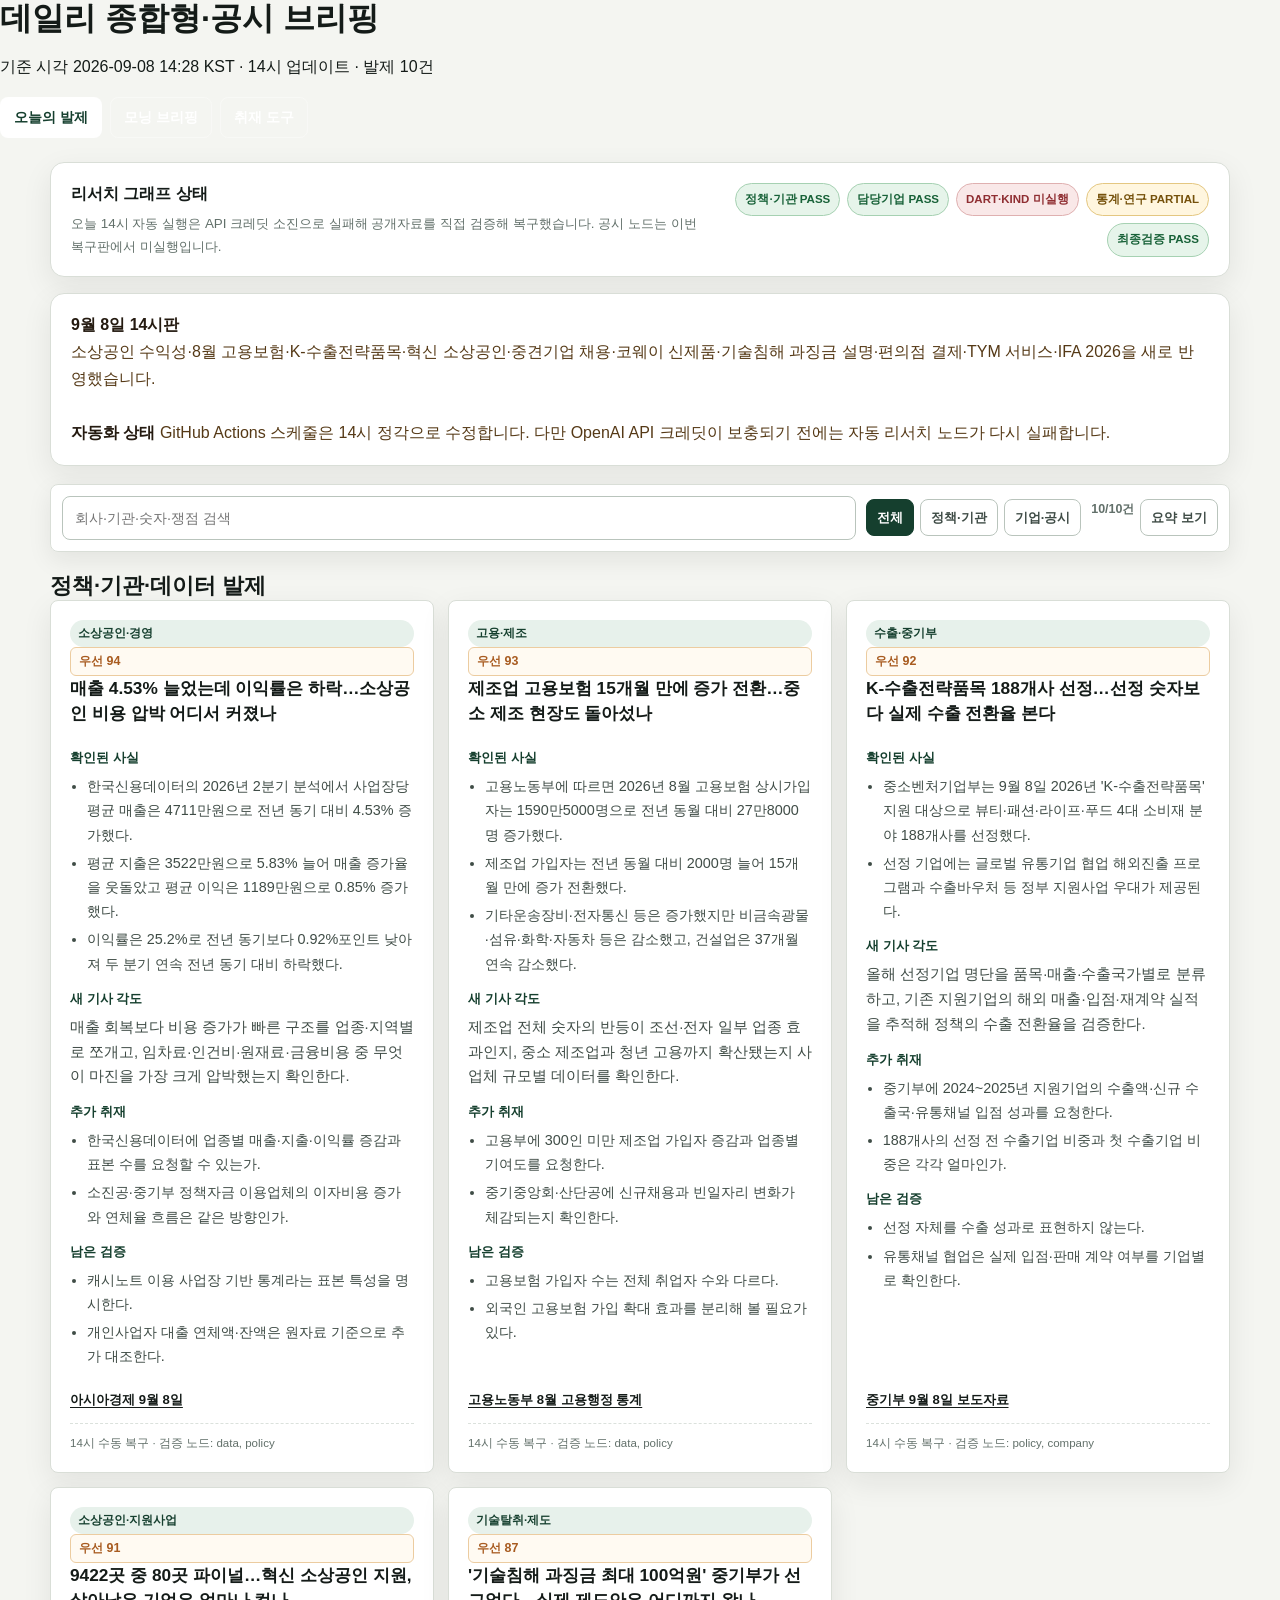
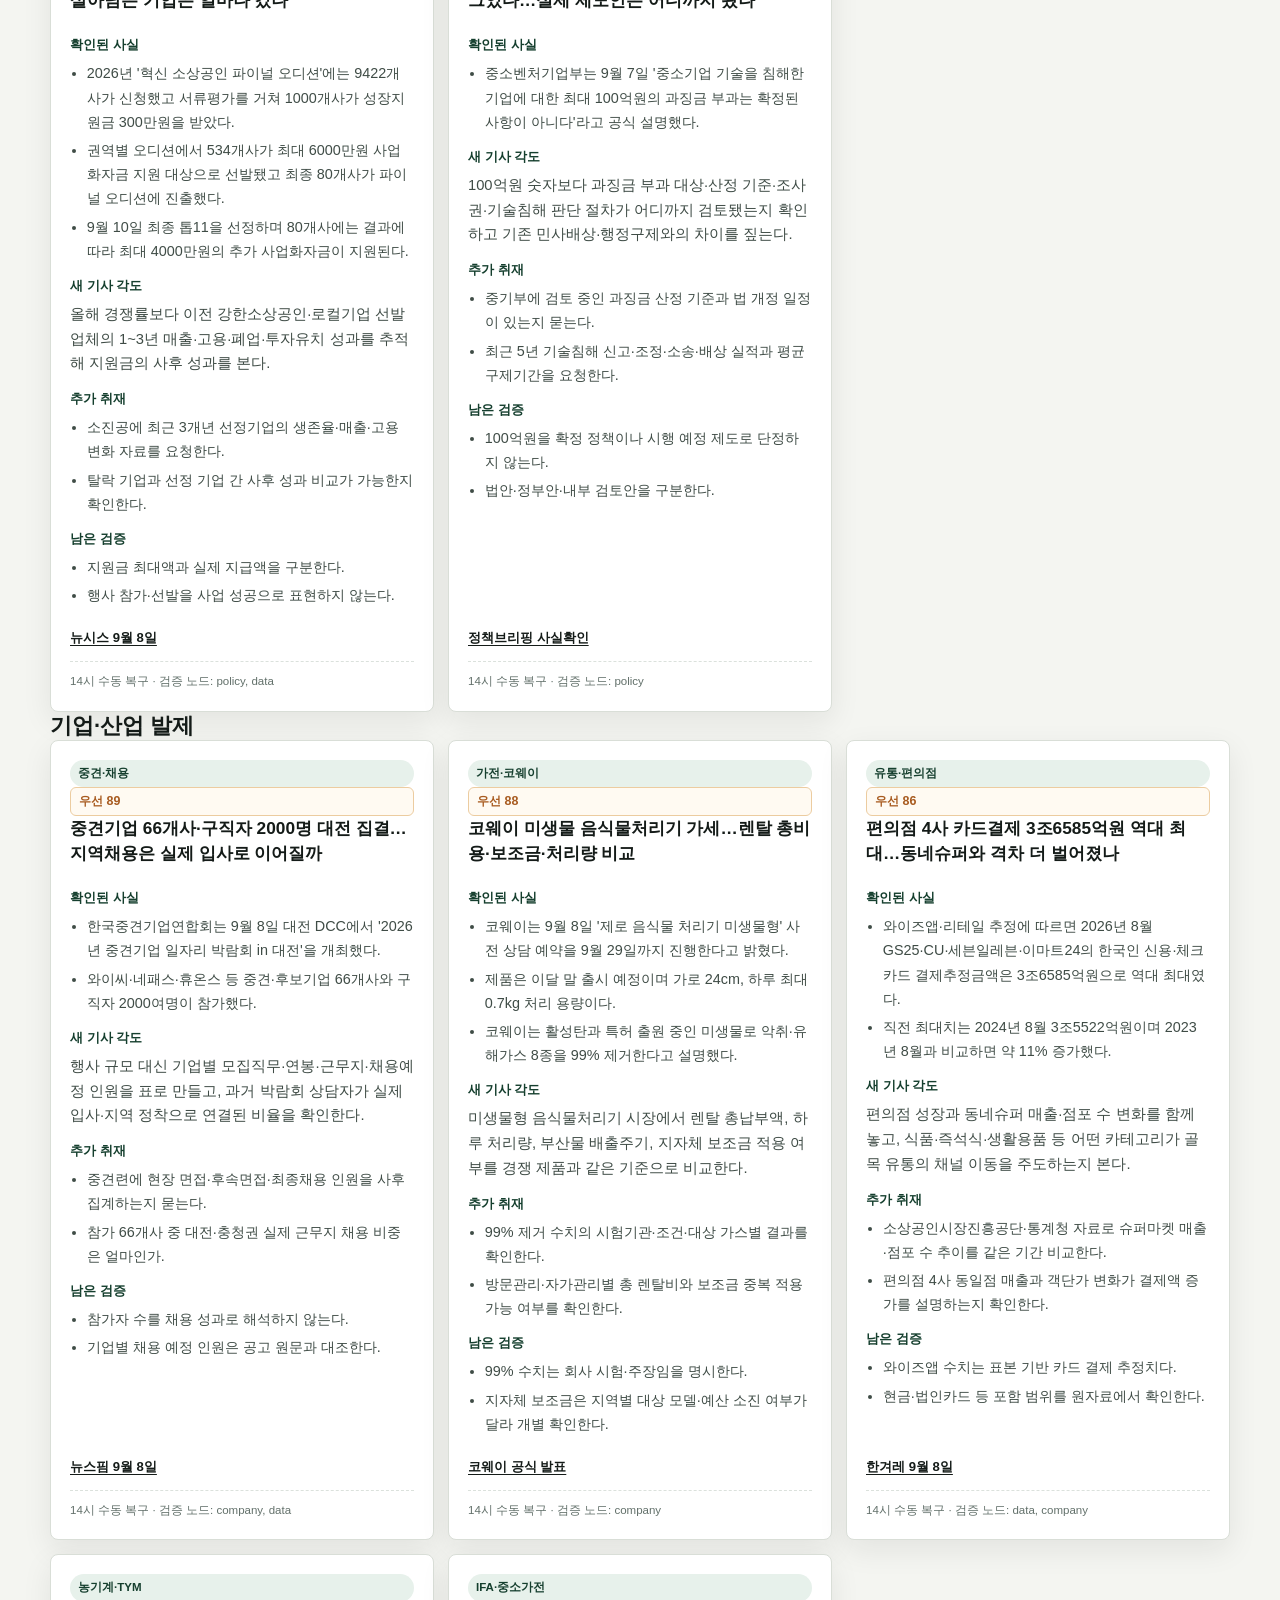
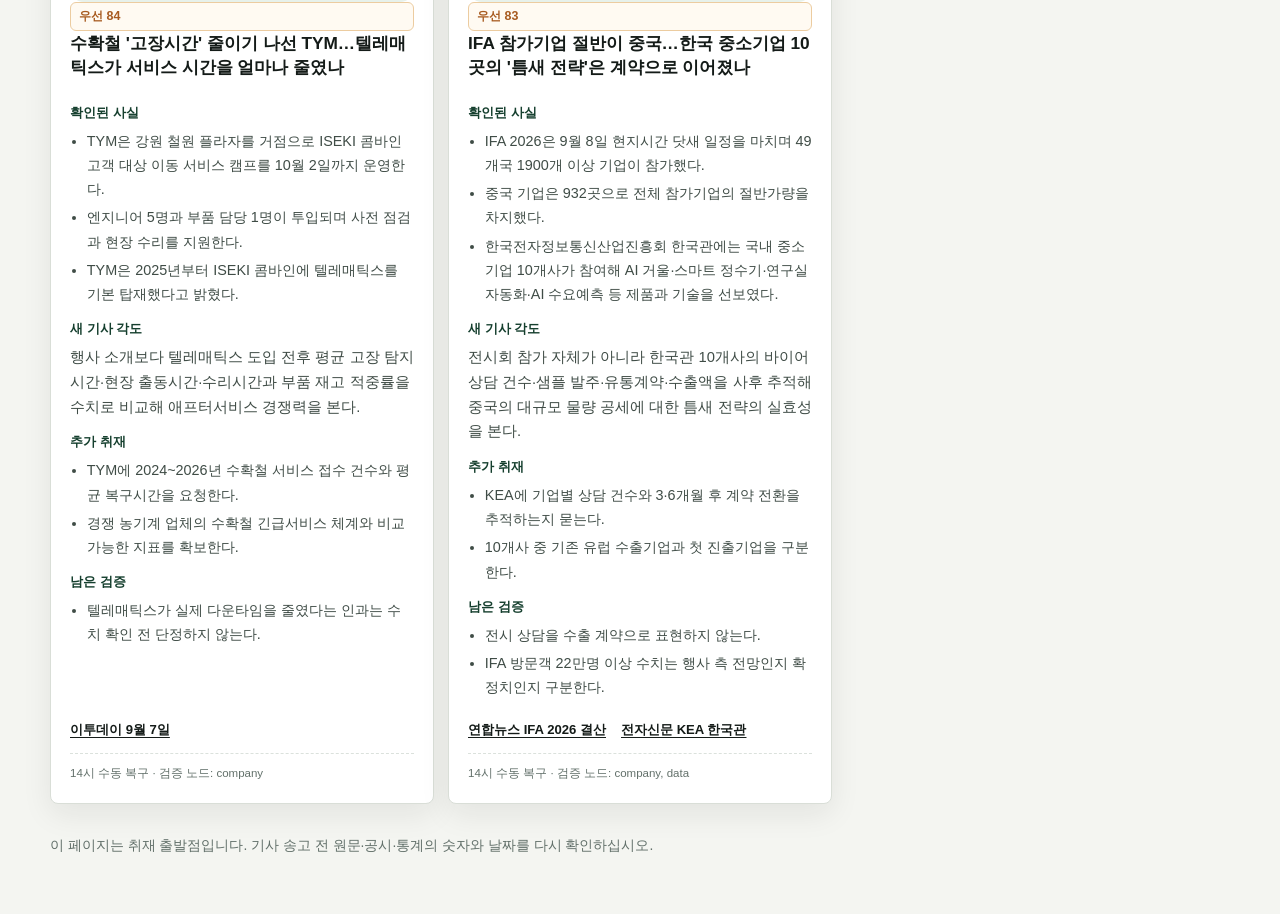
==== commit 0159a22e: "9월 8일 14시 브리핑 페이지 갱신" ====
--- a/index.html
+++ b/index.html
@@ -1,116 +1,96 @@
 <!doctype html>
-<html lang="ko">
-<head>
-  <meta charset="utf-8">
-  <meta name="viewport" content="width=device-width, initial-scale=1">
-  <meta name="description" content="중소기업 정책·공시·산업 이슈를 기사 발제 후보로 정리한 데일리 브리핑">
-  <title>데일리 종합형·공시 브리핑</title>
-  <link rel="stylesheet" href="assets/briefing.css?v=20260905-polish-v1">
-</head>
-<body class="briefing-page">
-  <header class="site-header">
-    <div class="page-shell">
-      <div>
-        <div class="eyebrow">Daily Briefing</div>
-        <h1>데일리 종합형·공시 브리핑</h1>
-        <div class="meta-line">2026-09-07 10:50 KST · 발제 10건 · 신규·보강 3건 · 이전판 유지 7건</div>
-      </div>
-      <nav class="workspace-nav" aria-label="브리핑 이동">
-        <a class="active" aria-current="page" href="./">오늘의 발제</a>
-        <a href="morning/">모닝 브리핑</a>
-        <a href="toolbox/">취재 도구</a><a href="#briefing-graph">작업 그래프</a>
-      </nav>
-    </div>
-  </header>
-
-  <main class="page-shell">
-<section class="briefing-lead"><div><div class="eyebrow">9월 7일 수시판</div><h2>커피정수기 총비용·에스원 이사회 판단·지역 채용 연결을 확인한다</h2><p>이번 수시판은 신규 편성·보강 3건과 이전판 유지 7건으로 구성했다. 가전·렌탈, 가구, 교육, 보안, 장비·농기계, 생활용품, 뷰티 등 7개 기업군을 검색했으며, 중복과 원문 확인 한계로 새 기업 발제는 2건만 편성했다. 기존 7건은 신규 뉴스로 재분류하지 않았다.</p></div></section>
-<section class="section-block" id="briefing-graph"><div class="section-heading"><h2>작업 그래프 · 확인 필요</h2><p>기존 이력 대조 → 공개자료 검색 → 날짜·핵심 수치 확인 → 신규 3건 편성 → 나머지 7건 이월</p></div><div class="card"><p>이번 갱신은 수동 자료 검토다. 신규 3건은 공식 발표와 보도를 구분했으며, 결과·계약 체결 여부는 남은 검증에 표시했다. 기존 이월 자료 및 전 담당기업의 당일 DART·KIND 전수 확인은 완료하지 않았다.</p><p>KOSIS 최근수록자료는 검색 결과와 열람본의 갱신월이 달라 최신 수치 인용을 보류했다. 새 주요 공시는 이번 판에 추가하지 않았다.</p></div></section>
-<section class="section-block"><div class="section-heading"><h2>먼저 볼 신규·보강 발제 3</h2><p>발표일과 이번 편성일을 분리해 표시했다.</p></div><div class="card-grid"><article class="card pitch-card" data-kind="company">
-<div class="card-top"><span class="tag">신규 편성 · 렌탈</span><span class="priority">우선 88</span></div>
-<h3>코웨이의 커피 호환성 확대, 쿠쿠·청호와 경쟁할 기준은 총사용비용</h3><p class="dek">원문 2026-09-01 · 비교보도 2026-09-06</p>
-<div class="field"><b>확인된 사실</b><p>코웨이는 9월 1일 '카페 얼음정수기' 출시를 발표했다. 회사 자료는 네스프레소·돌체구스토 호환 캡슐, 분쇄원두용 컨테이너와 드립 추출 지원을 명시한다. 9월 6일 비교보도는 쿠쿠·청호나이스의 커피정수기와 경쟁 구도를 다뤘다.</p></div>
-<div class="field"><b>새 기사 각도</b><p>제품 기능 비교를 넘어, 동일 기간 렌탈료·커피 소모품·관리비를 합산하면 소비자의 선택이 달라지는지 검증한다.</p></div>
-<div class="field"><b>취재 대상·질문</b><ul class="check-list"><li>코웨이·쿠쿠·청호나이스: 약정기간과 관리주기를 맞춘 총납부액은 얼마인가.</li><li>세 업체 고객: 커피 추출부 세척시간과 고장 시 정수 기능 중단 여부는 어떻게 다른가.</li></ul></div>
-<div class="field"><b>남은 검증</b><p>경쟁사별 최신 모델, 캡슐 호환 범위와 약정 조건은 공식 설명서·견적으로 추가 대조한다. 판매량이나 점유율 우위는 확인하지 않았으며 성능 수치는 회사 주장과 실사용 결과를 구분한다.</p></div>
-<div class="sources"><a href="https://company.coway.com/newsroom/press/1017">코웨이 공식 발표</a><a href="https://m.segye.com/ampView/20260906501554">세계일보 비교보도</a></div></article>
-<article class="card pitch-card" data-kind="company">
-<div class="card-top"><span class="tag">신규 편성 · 지배구조 후속</span><span class="priority">우선 85</span></div>
-<h3>에스원 지분 매입 제안, 삼성 제조·금융 5개사 이사회의 판단은 같을까</h3><p class="dek">원문 2026-08-27 KST · 9월 회신기한 후속</p>
-<div class="field"><b>확인된 사실</b><p>FCP는 삼성SDI·삼성생명·삼성화재·삼성증권·삼성카드가 보유한 에스원 지분 20.6%를 총 9066억원, 주당 11만6000원에 사겠다고 발표하고 9월 23일까지 회신을 요청했다. 이는 FCP의 매입 제안이며 체결된 거래가 아니다.</p></div>
-<div class="field"><b>새 기사 각도</b><p>제조업 계열사와 금융 계열사가 같은 보유자산의 매각 여부를 어떤 기준으로 판단하는지 각 이사회의 검토 절차와 자금 활용 계획을 비교한다.</p></div>
-<div class="field"><b>취재 대상·질문</b><ul class="check-list"><li>5개 계열사: 제안 접수·이사회 상정 여부와 가치평가 기준을 각각 공개할 수 있는가.</li><li>FCP: 자금조달 증빙, 거래 선행조건과 일부 계열사만 수락할 경우의 방침은 무엇인가.</li></ul></div>
-<div class="field"><b>남은 검증</b><p>회신이나 매각 수락 여부는 미확인이다. 프리미엄은 발표 당시 비교치로만 읽어야 한다. 에스원·각 계열사 입장과 후속 공시를 추가 확인한다.</p></div>
-<div class="sources"><a href="https://www.businesswire.com/news/home/20260826258105/en/Flashlight-Capital-Offers-to-Buy-Samsung-Groups-Entire-20.6-Stake-in-S-1">FCP 발표 · Business Wire</a></div></article>
-<article class="card pitch-card" data-kind="gov">
-<div class="card-top"><span class="tag">오늘 추가 사실 · 인력정책 후속</span><span class="priority">우선 84</span></div>
-<h3>중기부 인력계획과 진천 67개사 채용현장, 교육과 일자리는 연결되나</h3><p class="dek">정책 2026-09-04 · 지역 발표 2026-09-07</p>
-<div class="field"><b>확인된 사실</b><p>중기부는 9월 4일 '제5차 중소기업 인력지원 기본계획'을 발표하며 AI 특화 계약학과를 올해 10개에서 2030년 30개로 확대할 계획을 밝혔다. 충북중기청은 9월 7일 진천 취업박람회를 9월 17일 개최하며 기업 67개사가 참여할 예정이라고 안내했다.</p></div>
-<div class="field"><b>새 기사 각도</b><p>중앙의 인력 양성 계획과 지역 채용 수요를 직무·임금·근속 조건으로 연결한다. 박람회 참여기업 수를 채용 성과로 읽지 않는다.</p></div>
-<div class="field"><b>취재 대상·질문</b><ul class="check-list"><li>충북중기청·진천군: 67개사의 실제 모집인원, 직무와 임금 구간을 제공할 수 있는가.</li><li>중기부·참여기업: 계약학과 교육과정과 현장 구인 직무를 연결하는 체계 및 입사 후 3·6개월 유지율이 있는가.</li></ul></div>
-<div class="field"><b>남은 검증</b><p>두 사업의 공식 연계 여부는 아직 확인하지 않았다. 박람회는 개최 전으로 채용·취업 성과가 없다. AI 채용 컨설팅과 제조 AI 직무교육은 서로 다른 활동이다.</p></div>
-<div class="sources"><a href="https://www.korea.kr/news/policyNewsView.do?newsId=148971274">중기부 인력계획</a><a href="https://www.mss.go.kr/site/chungbuk/ex/bbs/View.do?bcIdx=1070998&amp;cbIdx=180">충북중기청 9월 7일 발표</a></div></article></div></section>
-<section class="section-block"><div class="section-heading"><h2>이전판에서 이어 볼 발제 7</h2><p>9월 5일판의 후속 취재 목록이다. 당일 신규 사실이나 재검증 완료 자료로 해석하지 않는다.</p></div><div class="card-grid"><article class="card pitch-card" data-kind="gov">
-          <div class="card-top"><span class="tag">창업·성과</span><span class="priority">우선 88</span></div>
-          <h3>6.3만명에서 1100명으로, 모두의 창업은 사업화율이 관건</h3><p class="dek">이전판 유지 · 9월 5일 수시판에서 이월 · 신규 사실 재검증 전</p>
-          <p class="dek">국민참여형 창업 프로젝트의 흥행 다음 질문은 투자유치, 특허, 매출 전환이다.</p>
-          <div class="field"><b>핵심 사실</b><p>모두의 창업 프로젝트 2라운드 진출자 1100명이 선정됐다. 청년층 64.9%, 지역 참가자 80.9%, AI 관련 키워드 포함 43.2%다.</p></div>
-          <div class="field"><b>취재 질문</b><ul class="check-list"><li>최종 200명 평가 기준과 사업화 자금 규모는 얼마인가.</li><li>1라운드 보육 이후 투자·특허·매출 전환율을 공개할 수 있는가.</li></ul></div>
-          <div class="field"><b>남은 검증</b><p>성과 수치는 일부 사례 중심이다. 전체 전환율과 생존율 데이터가 필요하다.</p></div>
-          <div class="sources"><a href="https://www.korea.kr/briefing/pressReleaseView.do?newsId=156780285">정책브리핑</a><a href="https://eiec.kdi.re.kr/policy/materialView.do?num=286368">KDI 모두의 창업</a><a href="https://eiec.kdi.re.kr/policy/materialView.do?num=286330">한-중 챌린지</a></div>
-        </article>
-<article class="card pitch-card" data-kind="gov">
-          <div class="card-top"><span class="tag">신안보·방산</span><span class="priority">우선 86</span></div>
-          <h3>신안보 혁신기업 풀, 민간 기술을 군 데이터·조달로 연결할 수 있나</h3><p class="dek">이전판 유지 · 9월 5일 수시판에서 이월 · 신규 사실 재검증 전</p>
-          <p class="dek">보안, 로봇, AI 반도체 기업이 군 테스트베드와 조달로 넘어가는 통로가 쟁점이다.</p>
-          <div class="field"><b>핵심 사실</b><p>중기부는 관계부처와 신안보 혁신기업 실무협의체 2차 회의를 열고 기업풀, 국방 데이터 안심존, 실증전담부대 활용을 논의했다.</p></div>
-          <div class="field"><b>취재 질문</b><ul class="check-list"><li>기업풀 후보 규모와 추천기관은 어디까지 정했는가.</li><li>군 데이터 접근 책임과 보안 인증 비용은 누가 부담하는가.</li></ul></div>
-          <div class="field"><b>남은 검증</b><p>제도 설계 단계다. 후보 기업 지정 기준과 특례 수준이 확정되기 전까지 시장 진입 효과를 단정하지 않는다.</p></div>
-          <div class="sources"><a href="https://www.korea.kr/briefing/pressReleaseView.do?newsId=156780123&amp;pWise=sub&amp;pWiseSub=J2">정책브리핑</a><a href="https://eiec.kdi.re.kr/policy/materialView.do?num=286325">KDI 자료</a><a href="https://www.mss.go.kr/site/smba/ex/bbs/View.do?bcIdx=1070196&amp;cbIdx=620">중기부 대표성과</a></div>
-        </article>
-<article class="card pitch-card" data-kind="gov">
-          <div class="card-top"><span class="tag">통계·구조</span><span class="priority">우선 84</span></div>
-          <h3>중소기업 850만개 시대, 고용을 만든 기업은 오히려 줄었다</h3><p class="dek">이전판 유지 · 9월 5일 수시판에서 이월 · 신규 사실 재검증 전</p>
-          <p class="dek">기업 수 증가는 1인 기업 확대와 함께 봐야 하고, 2인 이상 기업 감소가 고용 질의 핵심이다.</p>
-          <div class="field"><b>핵심 사실</b><p>2024년 중소기업은 849만9552개로 늘었지만 종사자는 1912만4806명으로 0.04% 증가에 그쳤다. 2인 이상 기업은 2만5117개 줄었다.</p></div>
-          <div class="field"><b>취재 질문</b><ul class="check-list"><li>1인 기업 증가 업종을 생계형·전문직·플랫폼형으로 나눌 수 있는가.</li><li>제조업 기업 수 감소와 채용난이 동시에 나타나는 업종은 어디인가.</li></ul></div>
-          <div class="field"><b>남은 검증</b><p>기업체 단위 통계라 사업체 단위 통계와 다르다. 10월 세부 집계표가 올라오면 지역·업종별 숫자를 재검산한다.</p></div>
-          <div class="sources"><a href="https://www.mss.go.kr/site/smba/ex/bbs/View.do?bcIdx=1070853&amp;cbIdx=86&amp;parentSeq=1070853">중기부</a><a href="https://www.newsis.com/view/NISX20260831_0003768832">뉴시스</a><a href="https://www.mss.go.kr/site/smba/foffice/ex/statDB/stReportRcList.do?gb=2&amp;nodeId=CLASS0001&amp;rcCode=">통계자료</a></div>
-        </article>
-<article class="card pitch-card" data-kind="gov">
-          <div class="card-top"><span class="tag">수출규제</span><span class="priority">우선 80</span></div>
-          <h3>CBAM 설명회 13차, 철강·알루미늄 중소 수출사는 검증비용을 견딜 수 있나</h3><p class="dek">이전판 유지 · 9월 5일 수시판에서 이월 · 신규 사실 재검증 전</p>
-          <p class="dek">수출 확대 전략과 탄소국경조정제도 대응 비용이 같은 기업에 동시에 걸리는지 확인한다.</p>
-          <div class="field"><b>핵심 사실</b><p>정부는 영남대에서 CBAM 합동설명회를 열었다. EU CBAM은 2026년 1월 확정기간에 들어갔고 현재 6개 품목이 적용 대상이다.</p></div>
-          <div class="field"><b>취재 질문</b><ul class="check-list"><li>3차 모집의 지원 한도와 검증비용 보전 범위는 얼마인가.</li><li>EU 거래처가 CBAM 비용을 계약서에서 어떻게 배분하는가.</li></ul></div>
-          <div class="field"><b>남은 검증</b><p>품목 확대 가능성은 모니터링 단계다. 현재 대상과 향후 개정 논의를 분리해 써야 한다.</p></div>
-          <div class="sources"><a href="https://m.korea.kr/briefing/pressReleaseView.do?newsId=156779901&amp;pWise=mSub&amp;pWiseSub=C4">정책브리핑</a><a href="https://eiec.kdi.re.kr/policy/materialView.do?num=286210">KDI 자료</a><a href="https://www.mss.go.kr/site/smba/ex/bbs/List.do?cbIdx=310&amp;searchRltnYn=A">사업공고</a></div>
-        </article>
-<article class="card pitch-card" data-kind="gov">
-          <div class="card-top"><span class="tag">소상공인</span><span class="priority">우선 78</span></div>
-          <h3>청년 소상공인 안전망, 창업보험보다 폐업 뒤 소득공백이 핵심이다</h3><p class="dek">이전판 유지 · 9월 5일 수시판에서 이월 · 신규 사실 재검증 전</p>
-          <p class="dek">창업 지원보다 폐업, 질병, 육아로 매출이 끊기는 기간을 어떻게 메울지가 기사 포인트다.</p>
-          <div class="field"><b>핵심 사실</b><p>중기부는 청년 소상공인 사회안전망 간담회에서 창업·건강돌봄·폐업·산재 등 2027년 정책 방향을 공유했다.</p></div>
-          <div class="field"><b>취재 질문</b><ul class="check-list"><li>2027년 신규사업별 예산, 대상자 수, 지급 조건은 무엇인가.</li><li>산재·고용보험 지원이 실제 가입률 상승으로 이어지는 구조인가.</li></ul></div>
-          <div class="field"><b>남은 검증</b><p>세부 지원 내용은 구체화 전이다. 예산안과 시행지침 확정 전에는 지원액을 확정 표현으로 쓰지 않는다.</p></div>
-          <div class="sources"><a href="https://www.korea.kr/briefing/pressReleaseView.do?call_from=seoul_paper&amp;newsId=156777688">정책브리핑</a><a href="https://www.yna.co.kr/view/AKR20260901152100030">연합뉴스</a><a href="https://www.news1.kr/amp/industry/sb-founded/6276965">뉴스1</a></div>
-        </article>
-<article class="card pitch-card" data-kind="company">
-          <div class="card-top"><span class="tag blue">DART·배터리</span><span class="priority">우선 87</span></div>
-          <h3>톱텍 256억·APS 63억, 북미·유럽 배터리 설비 수주가 다시 잡히나</h3><p class="dek">이전판 유지 · 9월 5일 수시판에서 이월 · 신규 사실 재검증 전</p>
-          <p class="dek">현대모비스 체코와 NextStar Energy 계약을 배터리 생산망 발주 회복 신호로 볼 수 있는지 확인한다.</p>
-          <div class="field"><b>핵심 사실</b><p>톱텍은 MOBIS Automotive Czech와 256억원 규모 파우치 EV 배터리 조립라인 계약을, APS이노베이션은 NextStar Energy와 63억1072만원 규모 2차전지 장비 계약을 공시했다.</p></div>
-          <div class="field"><b>취재 질문</b><ul class="check-list"><li>이번 계약의 장비 범위, 매출 인식 분기, 후속 옵션은 무엇인가.</li><li>북미·유럽 생산망에서 국산 장비 공급 비중이 늘고 있는가.</li></ul></div>
-          <div class="field"><b>남은 검증</b><p>계약액은 확정 공시지만 수익성은 별도다. 환율 적용, 납기 변경, 검수 조건을 추가 확인한다.</p></div>
-          <div class="sources"><a href="https://dart.fss.or.kr/dsaf001/main.do?rcpNo=20260904900187">톱텍 DART</a><a href="https://stock.thinkpool.com/news/rassiro/read/index.do?category=&amp;d_news_crt=20260904&amp;news_sn=1001963&amp;pageNo=1&amp;tagCode=">톱텍 속보</a><a href="https://dart.fss.or.kr/dsaf001/main.do?rcpNo=20260904900189">APS DART</a><a href="https://www.bosoop.com/disclosures/20260904900189/">APS 정리</a></div>
-        </article>
-<article class="card pitch-card" data-kind="company">
-          <div class="card-top"><span class="tag blue">DART·설비</span><span class="priority">우선 81</span></div>
-          <h3>세보엠이씨 평택 430억·서남 초전도 7억, 금액보다 반복성이 포인트</h3><p class="dek">이전판 유지 · 9월 5일 수시판에서 이월 · 신규 사실 재검증 전</p>
-          <p class="dek">대기업 현장 공사와 고부가 소재 수출은 같은 공급계약이라도 리스크와 후속성이 다르다.</p>
-          <div class="field"><b>핵심 사실</b><p>세보엠이씨는 삼성물산과 429억8300만원 규모 평택 설비공사2 계약을, 서남은 미국 지역 2세대 고온 초전도 선재 6억6234만원 공급계약을 공시했다.</p></div>
-          <div class="field"><b>취재 질문</b><ul class="check-list"><li>세보엠이씨 평택 공사가 최근 3년 동종계약 매출에 얼마나 기여했는가.</li><li>서남의 거래처 비공개 사유와 추가 주문 가능성은 무엇인가.</li></ul></div>
-          <div class="field"><b>남은 검증</b><p>세보엠이씨는 수주 빈도가 높아 단일 건만으로 실적 개선을 단정하기 어렵다. 서남은 거래처 신용도와 검수 조건 확인이 필요하다.</p></div>
-          <div class="sources"><a href="https://dart.fss.or.kr/dsaf001/main.do?rcpNo=20260904900182">세보엠이씨 DART</a><a href="https://www.bosoop.com/disclosures/20260904900182/">세보엠이씨 정리</a><a href="https://www.newsis.com/msi/view/?id=NISX20260904_0003776659">뉴시스</a><a href="https://dart.fss.or.kr/dsaf001/main.do?rcpNo=20260904900634">서남 DART</a><a href="https://www.bosoop.com/disclosures/20260904900634/">서남 정리</a></div>
-        </article></div></section>
-</main><footer class="page-shell">수동 갱신 2026-09-07 10:50 KST · 다음 정기 실행 예정 2026-09-07 14:07 KST · 자동 갱신 실패가 확인돼 다음 게시 시각은 미확정입니다.</footer><script src="assets/briefing.js?v=20260905-polish-v1" defer></script></body></html>
+<html lang="ko"><head><meta charset="utf-8"><meta name="viewport" content="width=device-width,initial-scale=1">
+<meta name="description" content="중소기업 정책·공시·산업 이슈를 기사 발제 후보로 정리한 데일리 브리핑">
+<title>데일리 종합 브리핑</title>
+<link rel="stylesheet" href="assets/briefing.css?v=20260908-1428">
+<link rel="stylesheet" href="assets/graph.css?v=20260908-1428">
+</head><body>
+<header><div class="wrap"><h1>데일리 종합형·공시 브리핑</h1><p>기준 시각 2026-09-08 14:28 KST · 14시 업데이트 · 발제 10건</p><div class="nav"></div></div></header>
+<main class="wrap">
+<section class="graph-status"><div><b>리서치 그래프 상태</b><p>오늘 14시 자동 실행은 API 크레딧 소진으로 실패해 공개자료를 직접 검증해 복구했습니다. 공시 노드는 이번 복구판에서 미실행입니다.</p></div>
+<div class="graph-chips"><span class="graph-chip pass">정책·기관 PASS</span><span class="graph-chip pass">담당기업 PASS</span><span class="graph-chip missing">DART·KIND 미실행</span><span class="graph-chip partial">통계·연구 PARTIAL</span><span class="graph-chip pass">최종검증 PASS</span></div></section>
+<div class="summary"><b>9월 8일 14시판</b><br>소상공인 수익성·8월 고용보험·K-수출전략품목·혁신 소상공인·중견기업 채용·코웨이 신제품·기술침해 과징금 설명·편의점 결제·TYM 서비스·IFA 2026을 새로 반영했습니다.<br><br><b>자동화 상태</b> GitHub Actions 스케줄은 14시 정각으로 수정합니다. 다만 OpenAI API 크레딧이 보충되기 전에는 자동 리서치 노드가 다시 실패합니다.</div>
+<h2 class="section-title">정책·기관·데이터 발제</h2><div class="grid"><article class="card" data-score="94">
+<span class="tag">소상공인·경영</span><span class="score">우선 94</span>
+<h3>매출 4.53% 늘었는데 이익률은 하락…소상공인 비용 압박 어디서 커졌나</h3>
+<div class="label">확인된 사실</div><ul><li>한국신용데이터의 2026년 2분기 분석에서 사업장당 평균 매출은 4711만원으로 전년 동기 대비 4.53% 증가했다.</li><li>평균 지출은 3522만원으로 5.83% 늘어 매출 증가율을 웃돌았고 평균 이익은 1189만원으로 0.85% 증가했다.</li><li>이익률은 25.2%로 전년 동기보다 0.92%포인트 낮아져 두 분기 연속 전년 동기 대비 하락했다.</li></ul>
+<div class="label">새 기사 각도</div><p>매출 회복보다 비용 증가가 빠른 구조를 업종·지역별로 쪼개고, 임차료·인건비·원재료·금융비용 중 무엇이 마진을 가장 크게 압박했는지 확인한다.</p>
+<div class="label">추가 취재</div><ul><li>한국신용데이터에 업종별 매출·지출·이익률 증감과 표본 수를 요청할 수 있는가.</li><li>소진공·중기부 정책자금 이용업체의 이자비용 증가와 연체율 흐름은 같은 방향인가.</li></ul>
+<div class="label">남은 검증</div><ul><li>캐시노트 이용 사업장 기반 통계라는 표본 특성을 명시한다.</li><li>개인사업자 대출 연체액·잔액은 원자료 기준으로 추가 대조한다.</li></ul>
+<div class="sources"><a href="https://www.asiae.co.kr/article/2026090809365921848" target="_blank" rel="noopener">아시아경제 9월 8일</a></div>
+<div class="graph-origin">14시 수동 복구 · 검증 노드: data, policy</div></article><article class="card" data-score="93">
+<span class="tag">고용·제조</span><span class="score">우선 93</span>
+<h3>제조업 고용보험 15개월 만에 증가 전환…중소 제조 현장도 돌아섰나</h3>
+<div class="label">확인된 사실</div><ul><li>고용노동부에 따르면 2026년 8월 고용보험 상시가입자는 1590만5000명으로 전년 동월 대비 27만8000명 증가했다.</li><li>제조업 가입자는 전년 동월 대비 2000명 늘어 15개월 만에 증가 전환했다.</li><li>기타운송장비·전자통신 등은 증가했지만 비금속광물·섬유·화학·자동차 등은 감소했고, 건설업은 37개월 연속 감소했다.</li></ul>
+<div class="label">새 기사 각도</div><p>제조업 전체 숫자의 반등이 조선·전자 일부 업종 효과인지, 중소 제조업과 청년 고용까지 확산됐는지 사업체 규모별 데이터를 확인한다.</p>
+<div class="label">추가 취재</div><ul><li>고용부에 300인 미만 제조업 가입자 증감과 업종별 기여도를 요청한다.</li><li>중기중앙회·산단공에 신규채용과 빈일자리 변화가 체감되는지 확인한다.</li></ul>
+<div class="label">남은 검증</div><ul><li>고용보험 가입자 수는 전체 취업자 수와 다르다.</li><li>외국인 고용보험 가입 확대 효과를 분리해 볼 필요가 있다.</li></ul>
+<div class="sources"><a href="https://www.moel.go.kr/news/enews/report/enewsView.do?news_seq=19896" target="_blank" rel="noopener">고용노동부 8월 고용행정 통계</a></div>
+<div class="graph-origin">14시 수동 복구 · 검증 노드: data, policy</div></article><article class="card" data-score="92">
+<span class="tag">수출·중기부</span><span class="score">우선 92</span>
+<h3>K-수출전략품목 188개사 선정…선정 숫자보다 실제 수출 전환율 본다</h3>
+<div class="label">확인된 사실</div><ul><li>중소벤처기업부는 9월 8일 2026년 'K-수출전략품목' 지원 대상으로 뷰티·패션·라이프·푸드 4대 소비재 분야 188개사를 선정했다.</li><li>선정 기업에는 글로벌 유통기업 협업 해외진출 프로그램과 수출바우처 등 정부 지원사업 우대가 제공된다.</li></ul>
+<div class="label">새 기사 각도</div><p>올해 선정기업 명단을 품목·매출·수출국가별로 분류하고, 기존 지원기업의 해외 매출·입점·재계약 실적을 추적해 정책의 수출 전환율을 검증한다.</p>
+<div class="label">추가 취재</div><ul><li>중기부에 2024~2025년 지원기업의 수출액·신규 수출국·유통채널 입점 성과를 요청한다.</li><li>188개사의 선정 전 수출기업 비중과 첫 수출기업 비중은 각각 얼마인가.</li></ul>
+<div class="label">남은 검증</div><ul><li>선정 자체를 수출 성과로 표현하지 않는다.</li><li>유통채널 협업은 실제 입점·판매 계약 여부를 기업별로 확인한다.</li></ul>
+<div class="sources"><a href="https://www.mss.go.kr/site/ulsan/ex/bbs/View.do?bcIdx=1071042&amp;cbIdx=211" target="_blank" rel="noopener">중기부 9월 8일 보도자료</a></div>
+<div class="graph-origin">14시 수동 복구 · 검증 노드: policy, company</div></article><article class="card" data-score="91">
+<span class="tag">소상공인·지원사업</span><span class="score">우선 91</span>
+<h3>9422곳 중 80곳 파이널…혁신 소상공인 지원, 살아남은 기업은 얼마나 컸나</h3>
+<div class="label">확인된 사실</div><ul><li>2026년 '혁신 소상공인 파이널 오디션'에는 9422개사가 신청했고 서류평가를 거쳐 1000개사가 성장지원금 300만원을 받았다.</li><li>권역별 오디션에서 534개사가 최대 6000만원 사업화자금 지원 대상으로 선발됐고 최종 80개사가 파이널 오디션에 진출했다.</li><li>9월 10일 최종 톱11을 선정하며 80개사에는 결과에 따라 최대 4000만원의 추가 사업화자금이 지원된다.</li></ul>
+<div class="label">새 기사 각도</div><p>올해 경쟁률보다 이전 강한소상공인·로컬기업 선발 업체의 1~3년 매출·고용·폐업·투자유치 성과를 추적해 지원금의 사후 성과를 본다.</p>
+<div class="label">추가 취재</div><ul><li>소진공에 최근 3개년 선정기업의 생존율·매출·고용 변화 자료를 요청한다.</li><li>탈락 기업과 선정 기업 간 사후 성과 비교가 가능한지 확인한다.</li></ul>
+<div class="label">남은 검증</div><ul><li>지원금 최대액과 실제 지급액을 구분한다.</li><li>행사 참가·선발을 사업 성공으로 표현하지 않는다.</li></ul>
+<div class="sources"><a href="https://mobile.newsis.com/view/NISX20260908_0003780173" target="_blank" rel="noopener">뉴시스 9월 8일</a></div>
+<div class="graph-origin">14시 수동 복구 · 검증 노드: policy, data</div></article><article class="card" data-score="87">
+<span class="tag">기술탈취·제도</span><span class="score">우선 87</span>
+<h3>'기술침해 과징금 최대 100억원' 중기부가 선 그었다…실제 제도안은 어디까지 왔나</h3>
+<div class="label">확인된 사실</div><ul><li>중소벤처기업부는 9월 7일 '중소기업 기술을 침해한 기업에 대한 최대 100억원의 과징금 부과는 확정된 사항이 아니다'라고 공식 설명했다.</li></ul>
+<div class="label">새 기사 각도</div><p>100억원 숫자보다 과징금 부과 대상·산정 기준·조사권·기술침해 판단 절차가 어디까지 검토됐는지 확인하고 기존 민사배상·행정구제와의 차이를 짚는다.</p>
+<div class="label">추가 취재</div><ul><li>중기부에 검토 중인 과징금 산정 기준과 법 개정 일정이 있는지 묻는다.</li><li>최근 5년 기술침해 신고·조정·소송·배상 실적과 평균 구제기간을 요청한다.</li></ul>
+<div class="label">남은 검증</div><ul><li>100억원을 확정 정책이나 시행 예정 제도로 단정하지 않는다.</li><li>법안·정부안·내부 검토안을 구분한다.</li></ul>
+<div class="sources"><a href="https://www.korea.kr/briefing/actuallyView.do?newsId=148971364" target="_blank" rel="noopener">정책브리핑 사실확인</a></div>
+<div class="graph-origin">14시 수동 복구 · 검증 노드: policy</div></article></div>
+<h2 class="section-title">기업·산업 발제</h2><div class="grid"><article class="card" data-score="89">
+<span class="tag">중견·채용</span><span class="score">우선 89</span>
+<h3>중견기업 66개사·구직자 2000명 대전 집결…지역채용은 실제 입사로 이어질까</h3>
+<div class="label">확인된 사실</div><ul><li>한국중견기업연합회는 9월 8일 대전 DCC에서 '2026년 중견기업 일자리 박람회 in 대전'을 개최했다.</li><li>와이씨·네패스·휴온스 등 중견·후보기업 66개사와 구직자 2000여명이 참가했다.</li></ul>
+<div class="label">새 기사 각도</div><p>행사 규모 대신 기업별 모집직무·연봉·근무지·채용예정 인원을 표로 만들고, 과거 박람회 상담자가 실제 입사·지역 정착으로 연결된 비율을 확인한다.</p>
+<div class="label">추가 취재</div><ul><li>중견련에 현장 면접·후속면접·최종채용 인원을 사후 집계하는지 묻는다.</li><li>참가 66개사 중 대전·충청권 실제 근무지 채용 비중은 얼마인가.</li></ul>
+<div class="label">남은 검증</div><ul><li>참가자 수를 채용 성과로 해석하지 않는다.</li><li>기업별 채용 예정 인원은 공고 원문과 대조한다.</li></ul>
+<div class="sources"><a href="https://ir.newspim.com/news/view/20260908000503" target="_blank" rel="noopener">뉴스핌 9월 8일</a></div>
+<div class="graph-origin">14시 수동 복구 · 검증 노드: company, data</div></article><article class="card" data-score="88">
+<span class="tag">가전·코웨이</span><span class="score">우선 88</span>
+<h3>코웨이 미생물 음식물처리기 가세…렌탈 총비용·보조금·처리량 비교</h3>
+<div class="label">확인된 사실</div><ul><li>코웨이는 9월 8일 '제로 음식물 처리기 미생물형' 사전 상담 예약을 9월 29일까지 진행한다고 밝혔다.</li><li>제품은 이달 말 출시 예정이며 가로 24cm, 하루 최대 0.7kg 처리 용량이다.</li><li>코웨이는 활성탄과 특허 출원 중인 미생물로 악취·유해가스 8종을 99% 제거한다고 설명했다.</li></ul>
+<div class="label">새 기사 각도</div><p>미생물형 음식물처리기 시장에서 렌탈 총납부액, 하루 처리량, 부산물 배출주기, 지자체 보조금 적용 여부를 경쟁 제품과 같은 기준으로 비교한다.</p>
+<div class="label">추가 취재</div><ul><li>99% 제거 수치의 시험기관·조건·대상 가스별 결과를 확인한다.</li><li>방문관리·자가관리별 총 렌탈비와 보조금 중복 적용 가능 여부를 확인한다.</li></ul>
+<div class="label">남은 검증</div><ul><li>99% 수치는 회사 시험·주장임을 명시한다.</li><li>지자체 보조금은 지역별 대상 모델·예산 소진 여부가 달라 개별 확인한다.</li></ul>
+<div class="sources"><a href="https://company.coway.com/newsroom/press/1021" target="_blank" rel="noopener">코웨이 공식 발표</a></div>
+<div class="graph-origin">14시 수동 복구 · 검증 노드: company</div></article><article class="card" data-score="86">
+<span class="tag">유통·편의점</span><span class="score">우선 86</span>
+<h3>편의점 4사 카드결제 3조6585억원 역대 최대…동네슈퍼와 격차 더 벌어졌나</h3>
+<div class="label">확인된 사실</div><ul><li>와이즈앱·리테일 추정에 따르면 2026년 8월 GS25·CU·세븐일레븐·이마트24의 한국인 신용·체크카드 결제추정금액은 3조6585억원으로 역대 최대였다.</li><li>직전 최대치는 2024년 8월 3조5522억원이며 2023년 8월과 비교하면 약 11% 증가했다.</li></ul>
+<div class="label">새 기사 각도</div><p>편의점 성장과 동네슈퍼 매출·점포 수 변화를 함께 놓고, 식품·즉석식·생활용품 등 어떤 카테고리가 골목 유통의 채널 이동을 주도하는지 본다.</p>
+<div class="label">추가 취재</div><ul><li>소상공인시장진흥공단·통계청 자료로 슈퍼마켓 매출·점포 수 추이를 같은 기간 비교한다.</li><li>편의점 4사 동일점 매출과 객단가 변화가 결제액 증가를 설명하는지 확인한다.</li></ul>
+<div class="label">남은 검증</div><ul><li>와이즈앱 수치는 표본 기반 카드 결제 추정치다.</li><li>현금·법인카드 등 포함 범위를 원자료에서 확인한다.</li></ul>
+<div class="sources"><a href="https://www.hani.co.kr/arti/economy/economy_general/1276765.html" target="_blank" rel="noopener">한겨레 9월 8일</a></div>
+<div class="graph-origin">14시 수동 복구 · 검증 노드: data, company</div></article><article class="card" data-score="84">
+<span class="tag">농기계·TYM</span><span class="score">우선 84</span>
+<h3>수확철 '고장시간' 줄이기 나선 TYM…텔레매틱스가 서비스 시간을 얼마나 줄였나</h3>
+<div class="label">확인된 사실</div><ul><li>TYM은 강원 철원 플라자를 거점으로 ISEKI 콤바인 고객 대상 이동 서비스 캠프를 10월 2일까지 운영한다.</li><li>엔지니어 5명과 부품 담당 1명이 투입되며 사전 점검과 현장 수리를 지원한다.</li><li>TYM은 2025년부터 ISEKI 콤바인에 텔레매틱스를 기본 탑재했다고 밝혔다.</li></ul>
+<div class="label">새 기사 각도</div><p>행사 소개보다 텔레매틱스 도입 전후 평균 고장 탐지시간·현장 출동시간·수리시간과 부품 재고 적중률을 수치로 비교해 애프터서비스 경쟁력을 본다.</p>
+<div class="label">추가 취재</div><ul><li>TYM에 2024~2026년 수확철 서비스 접수 건수와 평균 복구시간을 요청한다.</li><li>경쟁 농기계 업체의 수확철 긴급서비스 체계와 비교 가능한 지표를 확보한다.</li></ul>
+<div class="label">남은 검증</div><ul><li>텔레매틱스가 실제 다운타임을 줄였다는 인과는 수치 확인 전 단정하지 않는다.</li></ul>
+<div class="sources"><a href="https://www.etoday.co.kr/news/view/2622519" target="_blank" rel="noopener">이투데이 9월 7일</a></div>
+<div class="graph-origin">14시 수동 복구 · 검증 노드: company</div></article><article class="card" data-score="83">
+<span class="tag">IFA·중소가전</span><span class="score">우선 83</span>
+<h3>IFA 참가기업 절반이 중국…한국 중소기업 10곳의 '틈새 전략'은 계약으로 이어졌나</h3>
+<div class="label">확인된 사실</div><ul><li>IFA 2026은 9월 8일 현지시간 닷새 일정을 마치며 49개국 1900개 이상 기업이 참가했다.</li><li>중국 기업은 932곳으로 전체 참가기업의 절반가량을 차지했다.</li><li>한국전자정보통신산업진흥회 한국관에는 국내 중소기업 10개사가 참여해 AI 거울·스마트 정수기·연구실 자동화·AI 수요예측 등 제품과 기술을 선보였다.</li></ul>
+<div class="label">새 기사 각도</div><p>전시회 참가 자체가 아니라 한국관 10개사의 바이어 상담 건수·샘플 발주·유통계약·수출액을 사후 추적해 중국의 대규모 물량 공세에 대한 틈새 전략의 실효성을 본다.</p>
+<div class="label">추가 취재</div><ul><li>KEA에 기업별 상담 건수와 3·6개월 후 계약 전환을 추적하는지 묻는다.</li><li>10개사 중 기존 유럽 수출기업과 첫 진출기업을 구분한다.</li></ul>
+<div class="label">남은 검증</div><ul><li>전시 상담을 수출 계약으로 표현하지 않는다.</li><li>IFA 방문객 22만명 이상 수치는 행사 측 전망인지 확정치인지 구분한다.</li></ul>
+<div class="sources"><a href="https://www.yna.co.kr/view/AKR20260907134600003" target="_blank" rel="noopener">연합뉴스 IFA 2026 결산</a><a href="https://www.etnews.com/20260906000093" target="_blank" rel="noopener">전자신문 KEA 한국관</a></div>
+<div class="graph-origin">14시 수동 복구 · 검증 노드: company, data</div></article></div>
+<footer>이 페이지는 취재 출발점입니다. 기사 송고 전 원문·공시·통계의 숫자와 날짜를 다시 확인하십시오.</footer>
+</main><script src="assets/briefing.js" defer></script><script src="assets/graph.js" defer></script></body></html>
--- a/assets/graph.css
+++ b/assets/graph.css
@@ -0,0 +1 @@
+.graph-status{display:flex;justify-content:space-between;gap:18px;align-items:center;margin:0 0 16px;padding:18px 20px;border:1px solid var(--line);border-radius:14px;background:#fff;box-shadow:var(--shadow)}.graph-status p{margin:5px 0 0;color:var(--muted);font-size:.84rem}.graph-chips{display:flex;flex-wrap:wrap;gap:7px;justify-content:flex-end}.graph-chip{display:inline-flex;padding:6px 9px;border-radius:999px;border:1px solid #d4dbd5;background:#f4f6f4;color:#56635c;font-size:.72rem;font-weight:800}.graph-chip.pass{background:#e6f4ea;border-color:#a6d1b2;color:#176137}.graph-chip.partial{background:#fff6df;border-color:#e4c781;color:#75510b}.graph-chip.fail,.graph-chip.missing{background:#f9e8e8;border-color:#dfb0b0;color:#8f2e32}.graph-origin{margin-top:12px;padding-top:10px;border-top:1px dashed #dbe1dc;color:var(--muted);font-size:.72rem}.card-action.discard{background:#fff3f3;border-color:#e2b8b8;color:#9a3034}.card-action.status[data-state="폐기"]{background:#f8e5e5;color:#8d292e;border-color:#dba5a8}.summary{margin:0 0 18px;padding:18px 20px;border:1px solid var(--line);border-radius:14px;background:#fff;box-shadow:var(--shadow)}.notice{margin:0 0 20px;padding:18px 20px;border:1px solid var(--line);border-left:5px solid var(--green);border-radius:13px;background:#fff;box-shadow:var(--shadow)}.label{margin-top:12px;font-weight:800;color:var(--green)}.sources a{display:inline-block;margin:6px 8px 0 0;color:var(--navy)}.score{float:right;color:var(--amber);font-weight:800}.tag{display:inline-flex;padding:4px 8px;border-radius:999px;background:var(--green-soft);color:var(--green);font-size:.72rem;font-weight:800}@media(max-width:760px){.graph-status{align-items:flex-start;flex-direction:column}.graph-chips{justify-content:flex-start}}
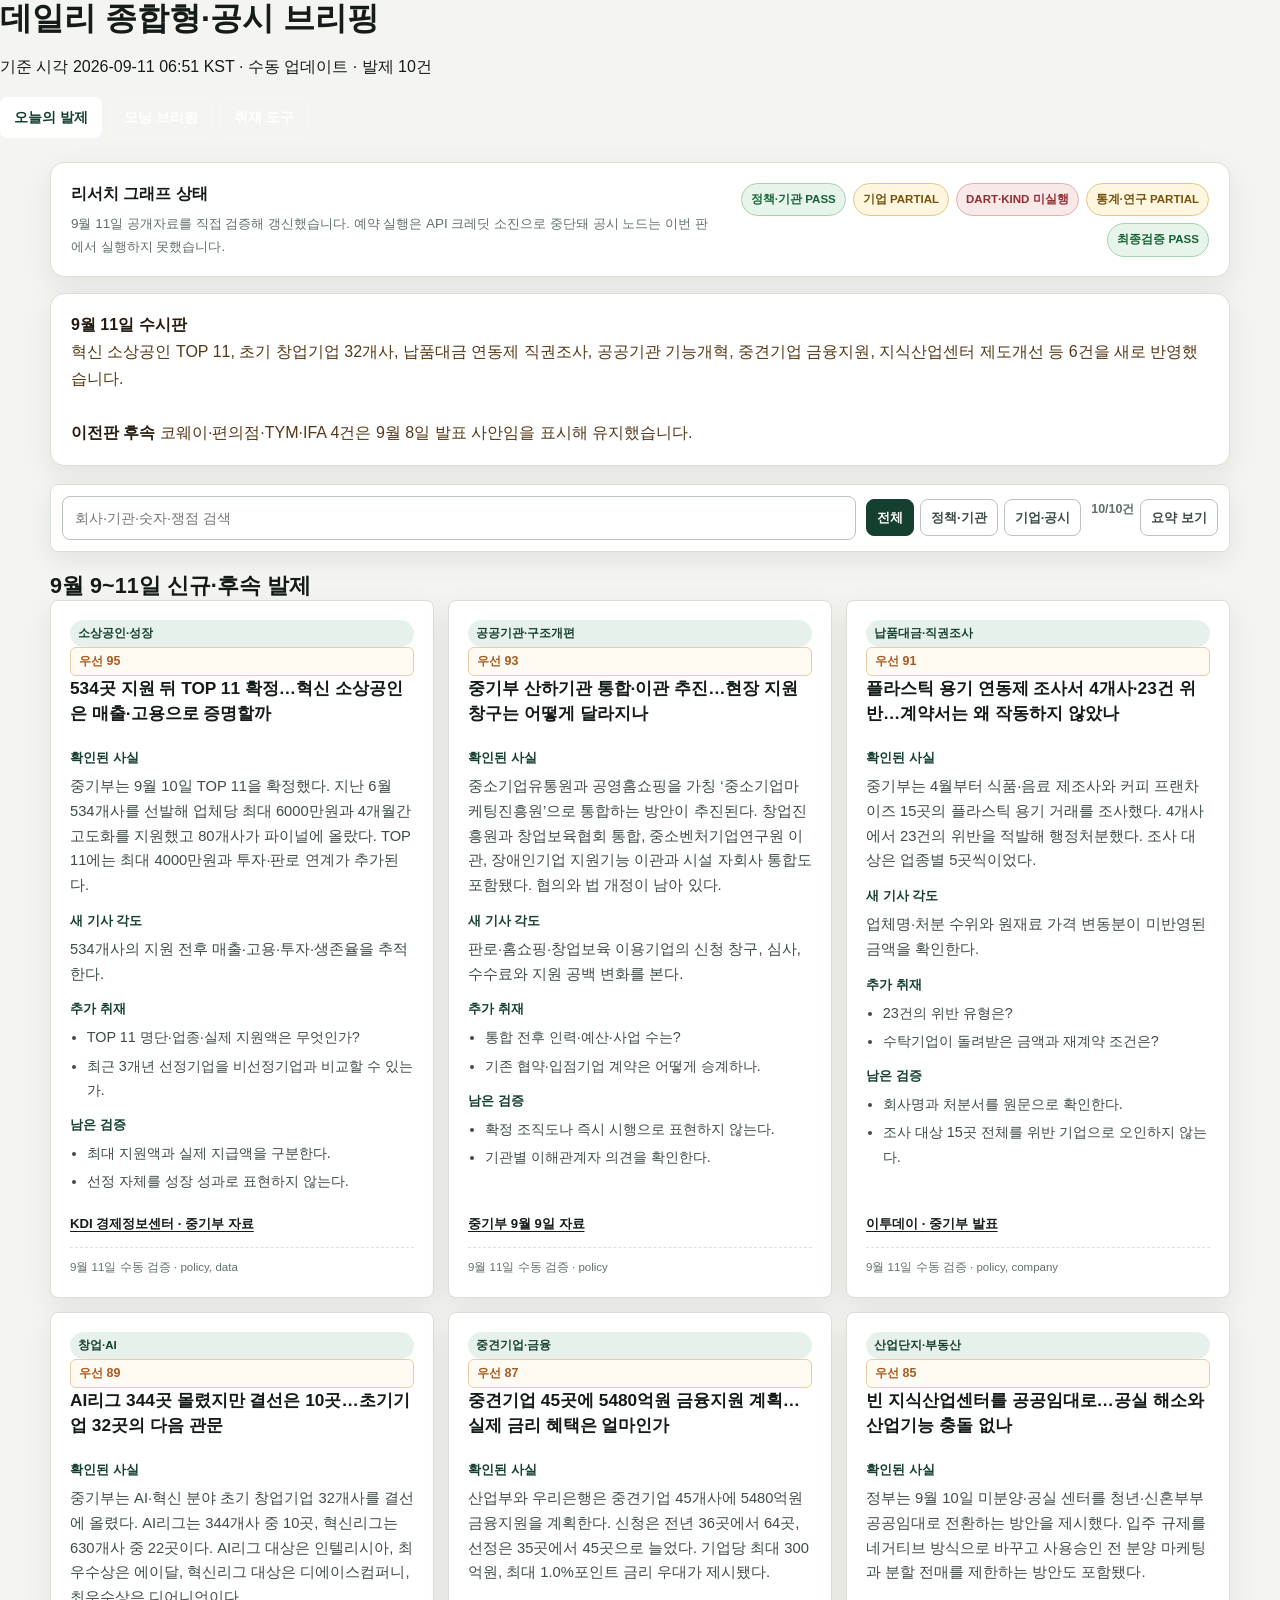
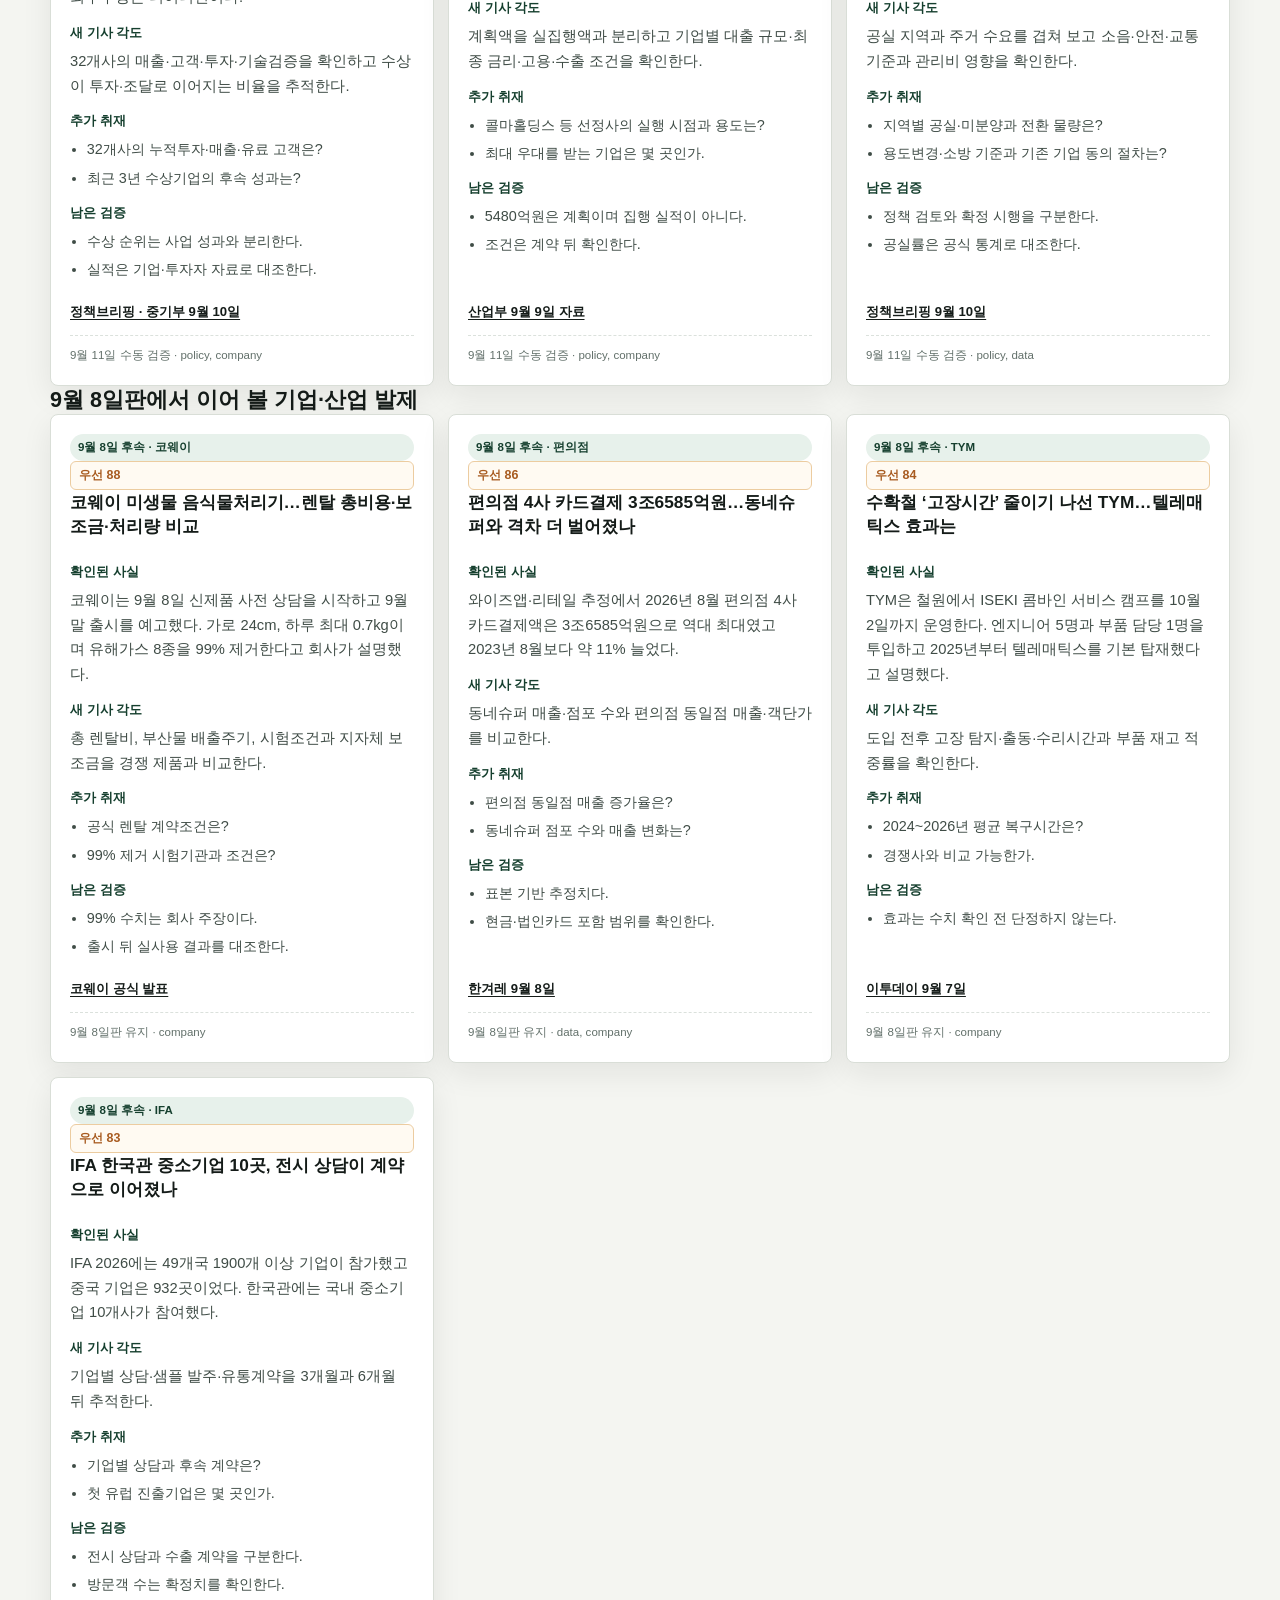
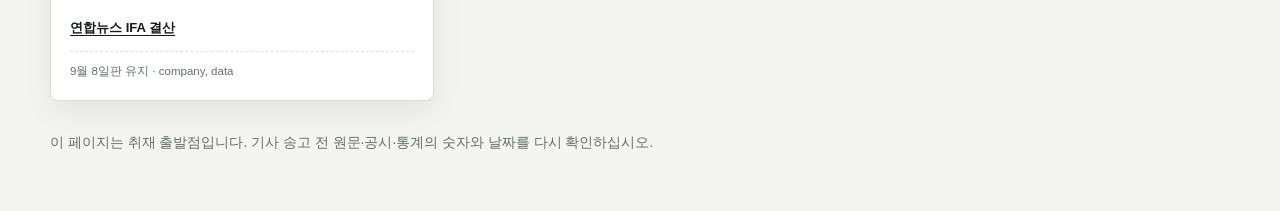
==== commit bd49ab36: "9월 11일 브리핑 수동 갱신" ====
--- a/index.html
+++ b/index.html
@@ -1,96 +1 @@
-<!doctype html>
-<html lang="ko"><head><meta charset="utf-8"><meta name="viewport" content="width=device-width,initial-scale=1">
-<meta name="description" content="중소기업 정책·공시·산업 이슈를 기사 발제 후보로 정리한 데일리 브리핑">
-<title>데일리 종합 브리핑</title>
-<link rel="stylesheet" href="assets/briefing.css?v=20260908-1428">
-<link rel="stylesheet" href="assets/graph.css?v=20260908-1428">
-</head><body>
-<header><div class="wrap"><h1>데일리 종합형·공시 브리핑</h1><p>기준 시각 2026-09-08 14:28 KST · 14시 업데이트 · 발제 10건</p><div class="nav"></div></div></header>
-<main class="wrap">
-<section class="graph-status"><div><b>리서치 그래프 상태</b><p>오늘 14시 자동 실행은 API 크레딧 소진으로 실패해 공개자료를 직접 검증해 복구했습니다. 공시 노드는 이번 복구판에서 미실행입니다.</p></div>
-<div class="graph-chips"><span class="graph-chip pass">정책·기관 PASS</span><span class="graph-chip pass">담당기업 PASS</span><span class="graph-chip missing">DART·KIND 미실행</span><span class="graph-chip partial">통계·연구 PARTIAL</span><span class="graph-chip pass">최종검증 PASS</span></div></section>
-<div class="summary"><b>9월 8일 14시판</b><br>소상공인 수익성·8월 고용보험·K-수출전략품목·혁신 소상공인·중견기업 채용·코웨이 신제품·기술침해 과징금 설명·편의점 결제·TYM 서비스·IFA 2026을 새로 반영했습니다.<br><br><b>자동화 상태</b> GitHub Actions 스케줄은 14시 정각으로 수정합니다. 다만 OpenAI API 크레딧이 보충되기 전에는 자동 리서치 노드가 다시 실패합니다.</div>
-<h2 class="section-title">정책·기관·데이터 발제</h2><div class="grid"><article class="card" data-score="94">
-<span class="tag">소상공인·경영</span><span class="score">우선 94</span>
-<h3>매출 4.53% 늘었는데 이익률은 하락…소상공인 비용 압박 어디서 커졌나</h3>
-<div class="label">확인된 사실</div><ul><li>한국신용데이터의 2026년 2분기 분석에서 사업장당 평균 매출은 4711만원으로 전년 동기 대비 4.53% 증가했다.</li><li>평균 지출은 3522만원으로 5.83% 늘어 매출 증가율을 웃돌았고 평균 이익은 1189만원으로 0.85% 증가했다.</li><li>이익률은 25.2%로 전년 동기보다 0.92%포인트 낮아져 두 분기 연속 전년 동기 대비 하락했다.</li></ul>
-<div class="label">새 기사 각도</div><p>매출 회복보다 비용 증가가 빠른 구조를 업종·지역별로 쪼개고, 임차료·인건비·원재료·금융비용 중 무엇이 마진을 가장 크게 압박했는지 확인한다.</p>
-<div class="label">추가 취재</div><ul><li>한국신용데이터에 업종별 매출·지출·이익률 증감과 표본 수를 요청할 수 있는가.</li><li>소진공·중기부 정책자금 이용업체의 이자비용 증가와 연체율 흐름은 같은 방향인가.</li></ul>
-<div class="label">남은 검증</div><ul><li>캐시노트 이용 사업장 기반 통계라는 표본 특성을 명시한다.</li><li>개인사업자 대출 연체액·잔액은 원자료 기준으로 추가 대조한다.</li></ul>
-<div class="sources"><a href="https://www.asiae.co.kr/article/2026090809365921848" target="_blank" rel="noopener">아시아경제 9월 8일</a></div>
-<div class="graph-origin">14시 수동 복구 · 검증 노드: data, policy</div></article><article class="card" data-score="93">
-<span class="tag">고용·제조</span><span class="score">우선 93</span>
-<h3>제조업 고용보험 15개월 만에 증가 전환…중소 제조 현장도 돌아섰나</h3>
-<div class="label">확인된 사실</div><ul><li>고용노동부에 따르면 2026년 8월 고용보험 상시가입자는 1590만5000명으로 전년 동월 대비 27만8000명 증가했다.</li><li>제조업 가입자는 전년 동월 대비 2000명 늘어 15개월 만에 증가 전환했다.</li><li>기타운송장비·전자통신 등은 증가했지만 비금속광물·섬유·화학·자동차 등은 감소했고, 건설업은 37개월 연속 감소했다.</li></ul>
-<div class="label">새 기사 각도</div><p>제조업 전체 숫자의 반등이 조선·전자 일부 업종 효과인지, 중소 제조업과 청년 고용까지 확산됐는지 사업체 규모별 데이터를 확인한다.</p>
-<div class="label">추가 취재</div><ul><li>고용부에 300인 미만 제조업 가입자 증감과 업종별 기여도를 요청한다.</li><li>중기중앙회·산단공에 신규채용과 빈일자리 변화가 체감되는지 확인한다.</li></ul>
-<div class="label">남은 검증</div><ul><li>고용보험 가입자 수는 전체 취업자 수와 다르다.</li><li>외국인 고용보험 가입 확대 효과를 분리해 볼 필요가 있다.</li></ul>
-<div class="sources"><a href="https://www.moel.go.kr/news/enews/report/enewsView.do?news_seq=19896" target="_blank" rel="noopener">고용노동부 8월 고용행정 통계</a></div>
-<div class="graph-origin">14시 수동 복구 · 검증 노드: data, policy</div></article><article class="card" data-score="92">
-<span class="tag">수출·중기부</span><span class="score">우선 92</span>
-<h3>K-수출전략품목 188개사 선정…선정 숫자보다 실제 수출 전환율 본다</h3>
-<div class="label">확인된 사실</div><ul><li>중소벤처기업부는 9월 8일 2026년 'K-수출전략품목' 지원 대상으로 뷰티·패션·라이프·푸드 4대 소비재 분야 188개사를 선정했다.</li><li>선정 기업에는 글로벌 유통기업 협업 해외진출 프로그램과 수출바우처 등 정부 지원사업 우대가 제공된다.</li></ul>
-<div class="label">새 기사 각도</div><p>올해 선정기업 명단을 품목·매출·수출국가별로 분류하고, 기존 지원기업의 해외 매출·입점·재계약 실적을 추적해 정책의 수출 전환율을 검증한다.</p>
-<div class="label">추가 취재</div><ul><li>중기부에 2024~2025년 지원기업의 수출액·신규 수출국·유통채널 입점 성과를 요청한다.</li><li>188개사의 선정 전 수출기업 비중과 첫 수출기업 비중은 각각 얼마인가.</li></ul>
-<div class="label">남은 검증</div><ul><li>선정 자체를 수출 성과로 표현하지 않는다.</li><li>유통채널 협업은 실제 입점·판매 계약 여부를 기업별로 확인한다.</li></ul>
-<div class="sources"><a href="https://www.mss.go.kr/site/ulsan/ex/bbs/View.do?bcIdx=1071042&amp;cbIdx=211" target="_blank" rel="noopener">중기부 9월 8일 보도자료</a></div>
-<div class="graph-origin">14시 수동 복구 · 검증 노드: policy, company</div></article><article class="card" data-score="91">
-<span class="tag">소상공인·지원사업</span><span class="score">우선 91</span>
-<h3>9422곳 중 80곳 파이널…혁신 소상공인 지원, 살아남은 기업은 얼마나 컸나</h3>
-<div class="label">확인된 사실</div><ul><li>2026년 '혁신 소상공인 파이널 오디션'에는 9422개사가 신청했고 서류평가를 거쳐 1000개사가 성장지원금 300만원을 받았다.</li><li>권역별 오디션에서 534개사가 최대 6000만원 사업화자금 지원 대상으로 선발됐고 최종 80개사가 파이널 오디션에 진출했다.</li><li>9월 10일 최종 톱11을 선정하며 80개사에는 결과에 따라 최대 4000만원의 추가 사업화자금이 지원된다.</li></ul>
-<div class="label">새 기사 각도</div><p>올해 경쟁률보다 이전 강한소상공인·로컬기업 선발 업체의 1~3년 매출·고용·폐업·투자유치 성과를 추적해 지원금의 사후 성과를 본다.</p>
-<div class="label">추가 취재</div><ul><li>소진공에 최근 3개년 선정기업의 생존율·매출·고용 변화 자료를 요청한다.</li><li>탈락 기업과 선정 기업 간 사후 성과 비교가 가능한지 확인한다.</li></ul>
-<div class="label">남은 검증</div><ul><li>지원금 최대액과 실제 지급액을 구분한다.</li><li>행사 참가·선발을 사업 성공으로 표현하지 않는다.</li></ul>
-<div class="sources"><a href="https://mobile.newsis.com/view/NISX20260908_0003780173" target="_blank" rel="noopener">뉴시스 9월 8일</a></div>
-<div class="graph-origin">14시 수동 복구 · 검증 노드: policy, data</div></article><article class="card" data-score="87">
-<span class="tag">기술탈취·제도</span><span class="score">우선 87</span>
-<h3>'기술침해 과징금 최대 100억원' 중기부가 선 그었다…실제 제도안은 어디까지 왔나</h3>
-<div class="label">확인된 사실</div><ul><li>중소벤처기업부는 9월 7일 '중소기업 기술을 침해한 기업에 대한 최대 100억원의 과징금 부과는 확정된 사항이 아니다'라고 공식 설명했다.</li></ul>
-<div class="label">새 기사 각도</div><p>100억원 숫자보다 과징금 부과 대상·산정 기준·조사권·기술침해 판단 절차가 어디까지 검토됐는지 확인하고 기존 민사배상·행정구제와의 차이를 짚는다.</p>
-<div class="label">추가 취재</div><ul><li>중기부에 검토 중인 과징금 산정 기준과 법 개정 일정이 있는지 묻는다.</li><li>최근 5년 기술침해 신고·조정·소송·배상 실적과 평균 구제기간을 요청한다.</li></ul>
-<div class="label">남은 검증</div><ul><li>100억원을 확정 정책이나 시행 예정 제도로 단정하지 않는다.</li><li>법안·정부안·내부 검토안을 구분한다.</li></ul>
-<div class="sources"><a href="https://www.korea.kr/briefing/actuallyView.do?newsId=148971364" target="_blank" rel="noopener">정책브리핑 사실확인</a></div>
-<div class="graph-origin">14시 수동 복구 · 검증 노드: policy</div></article></div>
-<h2 class="section-title">기업·산업 발제</h2><div class="grid"><article class="card" data-score="89">
-<span class="tag">중견·채용</span><span class="score">우선 89</span>
-<h3>중견기업 66개사·구직자 2000명 대전 집결…지역채용은 실제 입사로 이어질까</h3>
-<div class="label">확인된 사실</div><ul><li>한국중견기업연합회는 9월 8일 대전 DCC에서 '2026년 중견기업 일자리 박람회 in 대전'을 개최했다.</li><li>와이씨·네패스·휴온스 등 중견·후보기업 66개사와 구직자 2000여명이 참가했다.</li></ul>
-<div class="label">새 기사 각도</div><p>행사 규모 대신 기업별 모집직무·연봉·근무지·채용예정 인원을 표로 만들고, 과거 박람회 상담자가 실제 입사·지역 정착으로 연결된 비율을 확인한다.</p>
-<div class="label">추가 취재</div><ul><li>중견련에 현장 면접·후속면접·최종채용 인원을 사후 집계하는지 묻는다.</li><li>참가 66개사 중 대전·충청권 실제 근무지 채용 비중은 얼마인가.</li></ul>
-<div class="label">남은 검증</div><ul><li>참가자 수를 채용 성과로 해석하지 않는다.</li><li>기업별 채용 예정 인원은 공고 원문과 대조한다.</li></ul>
-<div class="sources"><a href="https://ir.newspim.com/news/view/20260908000503" target="_blank" rel="noopener">뉴스핌 9월 8일</a></div>
-<div class="graph-origin">14시 수동 복구 · 검증 노드: company, data</div></article><article class="card" data-score="88">
-<span class="tag">가전·코웨이</span><span class="score">우선 88</span>
-<h3>코웨이 미생물 음식물처리기 가세…렌탈 총비용·보조금·처리량 비교</h3>
-<div class="label">확인된 사실</div><ul><li>코웨이는 9월 8일 '제로 음식물 처리기 미생물형' 사전 상담 예약을 9월 29일까지 진행한다고 밝혔다.</li><li>제품은 이달 말 출시 예정이며 가로 24cm, 하루 최대 0.7kg 처리 용량이다.</li><li>코웨이는 활성탄과 특허 출원 중인 미생물로 악취·유해가스 8종을 99% 제거한다고 설명했다.</li></ul>
-<div class="label">새 기사 각도</div><p>미생물형 음식물처리기 시장에서 렌탈 총납부액, 하루 처리량, 부산물 배출주기, 지자체 보조금 적용 여부를 경쟁 제품과 같은 기준으로 비교한다.</p>
-<div class="label">추가 취재</div><ul><li>99% 제거 수치의 시험기관·조건·대상 가스별 결과를 확인한다.</li><li>방문관리·자가관리별 총 렌탈비와 보조금 중복 적용 가능 여부를 확인한다.</li></ul>
-<div class="label">남은 검증</div><ul><li>99% 수치는 회사 시험·주장임을 명시한다.</li><li>지자체 보조금은 지역별 대상 모델·예산 소진 여부가 달라 개별 확인한다.</li></ul>
-<div class="sources"><a href="https://company.coway.com/newsroom/press/1021" target="_blank" rel="noopener">코웨이 공식 발표</a></div>
-<div class="graph-origin">14시 수동 복구 · 검증 노드: company</div></article><article class="card" data-score="86">
-<span class="tag">유통·편의점</span><span class="score">우선 86</span>
-<h3>편의점 4사 카드결제 3조6585억원 역대 최대…동네슈퍼와 격차 더 벌어졌나</h3>
-<div class="label">확인된 사실</div><ul><li>와이즈앱·리테일 추정에 따르면 2026년 8월 GS25·CU·세븐일레븐·이마트24의 한국인 신용·체크카드 결제추정금액은 3조6585억원으로 역대 최대였다.</li><li>직전 최대치는 2024년 8월 3조5522억원이며 2023년 8월과 비교하면 약 11% 증가했다.</li></ul>
-<div class="label">새 기사 각도</div><p>편의점 성장과 동네슈퍼 매출·점포 수 변화를 함께 놓고, 식품·즉석식·생활용품 등 어떤 카테고리가 골목 유통의 채널 이동을 주도하는지 본다.</p>
-<div class="label">추가 취재</div><ul><li>소상공인시장진흥공단·통계청 자료로 슈퍼마켓 매출·점포 수 추이를 같은 기간 비교한다.</li><li>편의점 4사 동일점 매출과 객단가 변화가 결제액 증가를 설명하는지 확인한다.</li></ul>
-<div class="label">남은 검증</div><ul><li>와이즈앱 수치는 표본 기반 카드 결제 추정치다.</li><li>현금·법인카드 등 포함 범위를 원자료에서 확인한다.</li></ul>
-<div class="sources"><a href="https://www.hani.co.kr/arti/economy/economy_general/1276765.html" target="_blank" rel="noopener">한겨레 9월 8일</a></div>
-<div class="graph-origin">14시 수동 복구 · 검증 노드: data, company</div></article><article class="card" data-score="84">
-<span class="tag">농기계·TYM</span><span class="score">우선 84</span>
-<h3>수확철 '고장시간' 줄이기 나선 TYM…텔레매틱스가 서비스 시간을 얼마나 줄였나</h3>
-<div class="label">확인된 사실</div><ul><li>TYM은 강원 철원 플라자를 거점으로 ISEKI 콤바인 고객 대상 이동 서비스 캠프를 10월 2일까지 운영한다.</li><li>엔지니어 5명과 부품 담당 1명이 투입되며 사전 점검과 현장 수리를 지원한다.</li><li>TYM은 2025년부터 ISEKI 콤바인에 텔레매틱스를 기본 탑재했다고 밝혔다.</li></ul>
-<div class="label">새 기사 각도</div><p>행사 소개보다 텔레매틱스 도입 전후 평균 고장 탐지시간·현장 출동시간·수리시간과 부품 재고 적중률을 수치로 비교해 애프터서비스 경쟁력을 본다.</p>
-<div class="label">추가 취재</div><ul><li>TYM에 2024~2026년 수확철 서비스 접수 건수와 평균 복구시간을 요청한다.</li><li>경쟁 농기계 업체의 수확철 긴급서비스 체계와 비교 가능한 지표를 확보한다.</li></ul>
-<div class="label">남은 검증</div><ul><li>텔레매틱스가 실제 다운타임을 줄였다는 인과는 수치 확인 전 단정하지 않는다.</li></ul>
-<div class="sources"><a href="https://www.etoday.co.kr/news/view/2622519" target="_blank" rel="noopener">이투데이 9월 7일</a></div>
-<div class="graph-origin">14시 수동 복구 · 검증 노드: company</div></article><article class="card" data-score="83">
-<span class="tag">IFA·중소가전</span><span class="score">우선 83</span>
-<h3>IFA 참가기업 절반이 중국…한국 중소기업 10곳의 '틈새 전략'은 계약으로 이어졌나</h3>
-<div class="label">확인된 사실</div><ul><li>IFA 2026은 9월 8일 현지시간 닷새 일정을 마치며 49개국 1900개 이상 기업이 참가했다.</li><li>중국 기업은 932곳으로 전체 참가기업의 절반가량을 차지했다.</li><li>한국전자정보통신산업진흥회 한국관에는 국내 중소기업 10개사가 참여해 AI 거울·스마트 정수기·연구실 자동화·AI 수요예측 등 제품과 기술을 선보였다.</li></ul>
-<div class="label">새 기사 각도</div><p>전시회 참가 자체가 아니라 한국관 10개사의 바이어 상담 건수·샘플 발주·유통계약·수출액을 사후 추적해 중국의 대규모 물량 공세에 대한 틈새 전략의 실효성을 본다.</p>
-<div class="label">추가 취재</div><ul><li>KEA에 기업별 상담 건수와 3·6개월 후 계약 전환을 추적하는지 묻는다.</li><li>10개사 중 기존 유럽 수출기업과 첫 진출기업을 구분한다.</li></ul>
-<div class="label">남은 검증</div><ul><li>전시 상담을 수출 계약으로 표현하지 않는다.</li><li>IFA 방문객 22만명 이상 수치는 행사 측 전망인지 확정치인지 구분한다.</li></ul>
-<div class="sources"><a href="https://www.yna.co.kr/view/AKR20260907134600003" target="_blank" rel="noopener">연합뉴스 IFA 2026 결산</a><a href="https://www.etnews.com/20260906000093" target="_blank" rel="noopener">전자신문 KEA 한국관</a></div>
-<div class="graph-origin">14시 수동 복구 · 검증 노드: company, data</div></article></div>
-<footer>이 페이지는 취재 출발점입니다. 기사 송고 전 원문·공시·통계의 숫자와 날짜를 다시 확인하십시오.</footer>
-</main><script src="assets/briefing.js" defer></script><script src="assets/graph.js" defer></script></body></html>+<!doctype html><html lang="ko"><head><meta charset="utf-8"><meta name="viewport" content="width=device-width,initial-scale=1"><meta name="description" content="중소기업 정책·공시·산업 이슈를 기사 발제 후보로 정리한 데일리 브리핑"><title>데일리 종합 브리핑</title><link rel="stylesheet" href="assets/briefing.css?v=20260911-0651"><link rel="stylesheet" href="assets/graph.css?v=20260911-0651"></head><body><header><div class="wrap"><h1>데일리 종합형·공시 브리핑</h1><p>기준 시각 2026-09-11 06:51 KST · 수동 업데이트 · 발제 10건</p><div class="nav"></div></div></header><main class="wrap"><section class="graph-status"><div><b>리서치 그래프 상태</b><p>9월 11일 공개자료를 직접 검증해 갱신했습니다. 예약 실행은 API 크레딧 소진으로 중단돼 공시 노드는 이번 판에서 실행하지 못했습니다.</p></div><div class="graph-chips"><span class="graph-chip pass">정책·기관 PASS</span><span class="graph-chip partial">기업 PARTIAL</span><span class="graph-chip missing">DART·KIND 미실행</span><span class="graph-chip partial">통계·연구 PARTIAL</span><span class="graph-chip pass">최종검증 PASS</span></div></section><div class="summary"><b>9월 11일 수시판</b><br>혁신 소상공인 TOP 11, 초기 창업기업 32개사, 납품대금 연동제 직권조사, 공공기관 기능개혁, 중견기업 금융지원, 지식산업센터 제도개선 등 6건을 새로 반영했습니다.<br><br><b>이전판 후속</b> 코웨이·편의점·TYM·IFA 4건은 9월 8일 발표 사안임을 표시해 유지했습니다.</div><h2 class="section-title">9월 9~11일 신규·후속 발제</h2><div class="grid"><article class="card" data-score="95"><span class="tag">소상공인·성장</span><span class="score">우선 95</span><h3>534곳 지원 뒤 TOP 11 확정…혁신 소상공인은 매출·고용으로 증명할까</h3><div class="label">확인된 사실</div><p>중기부는 9월 10일 TOP 11을 확정했다. 지난 6월 534개사를 선발해 업체당 최대 6000만원과 4개월간 고도화를 지원했고 80개사가 파이널에 올랐다. TOP 11에는 최대 4000만원과 투자·판로 연계가 추가된다.</p><div class="label">새 기사 각도</div><p>534개사의 지원 전후 매출·고용·투자·생존율을 추적한다.</p><div class="label">추가 취재</div><ul><li>TOP 11 명단·업종·실제 지원액은 무엇인가?</li><li>최근 3개년 선정기업을 비선정기업과 비교할 수 있는가.</li></ul><div class="label">남은 검증</div><ul><li>최대 지원액과 실제 지급액을 구분한다.</li><li>선정 자체를 성장 성과로 표현하지 않는다.</li></ul><div class="sources"><a href="https://eiec.kdi.re.kr/policy/materialView.do?code=D0300&amp;depth1=D0000&amp;device=mob&amp;num=286675&amp;type=J" target="_blank" rel="noopener">KDI 경제정보센터 · 중기부 자료</a></div><div class="graph-origin">9월 11일 수동 검증 · policy, data</div></article><article class="card" data-score="93"><span class="tag">공공기관·구조개편</span><span class="score">우선 93</span><h3>중기부 산하기관 통합·이관 추진…현장 지원 창구는 어떻게 달라지나</h3><div class="label">확인된 사실</div><p>중소기업유통원과 공영홈쇼핑을 가칭 ‘중소기업마케팅진흥원’으로 통합하는 방안이 추진된다. 창업진흥원과 창업보육협회 통합, 중소벤처기업연구원 이관, 장애인기업 지원기능 이관과 시설 자회사 통합도 포함됐다. 협의와 법 개정이 남아 있다.</p><div class="label">새 기사 각도</div><p>판로·홈쇼핑·창업보육 이용기업의 신청 창구, 심사, 수수료와 지원 공백 변화를 본다.</p><div class="label">추가 취재</div><ul><li>통합 전후 인력·예산·사업 수는?</li><li>기존 협약·입점기업 계약은 어떻게 승계하나.</li></ul><div class="label">남은 검증</div><ul><li>확정 조직도나 즉시 시행으로 표현하지 않는다.</li><li>기관별 이해관계자 의견을 확인한다.</li></ul><div class="sources"><a href="https://www.mss.go.kr/site/chungbuk/ex/bbs/View.do?bcIdx=1071053&amp;cbIdx=180" target="_blank" rel="noopener">중기부 9월 9일 자료</a></div><div class="graph-origin">9월 11일 수동 검증 · policy</div></article><article class="card" data-score="91"><span class="tag">납품대금·직권조사</span><span class="score">우선 91</span><h3>플라스틱 용기 연동제 조사서 4개사·23건 위반…계약서는 왜 작동하지 않았나</h3><div class="label">확인된 사실</div><p>중기부는 4월부터 식품·음료 제조사와 커피 프랜차이즈 15곳의 플라스틱 용기 거래를 조사했다. 4개사에서 23건의 위반을 적발해 행정처분했다. 조사 대상은 업종별 5곳씩이었다.</p><div class="label">새 기사 각도</div><p>업체명·처분 수위와 원재료 가격 변동분이 미반영된 금액을 확인한다.</p><div class="label">추가 취재</div><ul><li>23건의 위반 유형은?</li><li>수탁기업이 돌려받은 금액과 재계약 조건은?</li></ul><div class="label">남은 검증</div><ul><li>회사명과 처분서를 원문으로 확인한다.</li><li>조사 대상 15곳 전체를 위반 기업으로 오인하지 않는다.</li></ul><div class="sources"><a href="https://www.etoday.co.kr/news/view/2623445" target="_blank" rel="noopener">이투데이 · 중기부 발표</a></div><div class="graph-origin">9월 11일 수동 검증 · policy, company</div></article><article class="card" data-score="89"><span class="tag">창업·AI</span><span class="score">우선 89</span><h3>AI리그 344곳 몰렸지만 결선은 10곳…초기기업 32곳의 다음 관문</h3><div class="label">확인된 사실</div><p>중기부는 AI·혁신 분야 초기 창업기업 32개사를 결선에 올렸다. AI리그는 344개사 중 10곳, 혁신리그는 630개사 중 22곳이다. AI리그 대상은 인텔리시아, 최우수상은 에이달, 혁신리그 대상은 디에이스컴퍼니, 최우수상은 디어니언이다.</p><div class="label">새 기사 각도</div><p>32개사의 매출·고객·투자·기술검증을 확인하고 수상이 투자·조달로 이어지는 비율을 추적한다.</p><div class="label">추가 취재</div><ul><li>32개사의 누적투자·매출·유료 고객은?</li><li>최근 3년 수상기업의 후속 성과는?</li></ul><div class="label">남은 검증</div><ul><li>수상 순위는 사업 성과와 분리한다.</li><li>실적은 기업·투자자 자료로 대조한다.</li></ul><div class="sources"><a href="https://www.korea.kr/briefing/pressReleaseView.do?newsId=156780970&amp;pWise=sub&amp;pWiseSub=C2" target="_blank" rel="noopener">정책브리핑 · 중기부 9월 10일</a></div><div class="graph-origin">9월 11일 수동 검증 · policy, company</div></article><article class="card" data-score="87"><span class="tag">중견기업·금융</span><span class="score">우선 87</span><h3>중견기업 45곳에 5480억원 금융지원 계획…실제 금리 혜택은 얼마인가</h3><div class="label">확인된 사실</div><p>산업부와 우리은행은 중견기업 45개사에 5480억원 금융지원을 계획한다. 신청은 전년 36곳에서 64곳, 선정은 35곳에서 45곳으로 늘었다. 기업당 최대 300억원, 최대 1.0%포인트 금리 우대가 제시됐다.</p><div class="label">새 기사 각도</div><p>계획액을 실집행액과 분리하고 기업별 대출 규모·최종 금리·고용·수출 조건을 확인한다.</p><div class="label">추가 취재</div><ul><li>콜마홀딩스 등 선정사의 실행 시점과 용도는?</li><li>최대 우대를 받는 기업은 몇 곳인가.</li></ul><div class="label">남은 검증</div><ul><li>5480억원은 계획이며 집행 실적이 아니다.</li><li>조건은 계약 뒤 확인한다.</li></ul><div class="sources"><a href="https://admin.korea.kr/briefing/pressReleaseView.do?gubun=pressRelease&amp;newsId=156780796&amp;pageIndex=1&amp;repCode=A00036" target="_blank" rel="noopener">산업부 9월 9일 자료</a></div><div class="graph-origin">9월 11일 수동 검증 · policy, company</div></article><article class="card" data-score="85"><span class="tag">산업단지·부동산</span><span class="score">우선 85</span><h3>빈 지식산업센터를 공공임대로…공실 해소와 산업기능 충돌 없나</h3><div class="label">확인된 사실</div><p>정부는 9월 10일 미분양·공실 센터를 청년·신혼부부 공공임대로 전환하는 방안을 제시했다. 입주 규제를 네거티브 방식으로 바꾸고 사용승인 전 분양 마케팅과 분할 전매를 제한하는 방안도 포함됐다.</p><div class="label">새 기사 각도</div><p>공실 지역과 주거 수요를 겹쳐 보고 소음·안전·교통 기준과 관리비 영향을 확인한다.</p><div class="label">추가 취재</div><ul><li>지역별 공실·미분양과 전환 물량은?</li><li>용도변경·소방 기준과 기존 기업 동의 절차는?</li></ul><div class="label">남은 검증</div><ul><li>정책 검토와 확정 시행을 구분한다.</li><li>공실률은 공식 통계로 대조한다.</li></ul><div class="sources"><a href="https://m.korea.kr/briefing/pressReleaseView.do?newsId=156781116&amp;pWise=mSub&amp;pWiseSub=C2" target="_blank" rel="noopener">정책브리핑 9월 10일</a></div><div class="graph-origin">9월 11일 수동 검증 · policy, data</div></article></div><h2 class="section-title">9월 8일판에서 이어 볼 기업·산업 발제</h2><div class="grid"><article class="card" data-score="88"><span class="tag">9월 8일 후속 · 코웨이</span><span class="score">우선 88</span><h3>코웨이 미생물 음식물처리기…렌탈 총비용·보조금·처리량 비교</h3><div class="label">확인된 사실</div><p>코웨이는 9월 8일 신제품 사전 상담을 시작하고 9월 말 출시를 예고했다. 가로 24cm, 하루 최대 0.7kg이며 유해가스 8종을 99% 제거한다고 회사가 설명했다.</p><div class="label">새 기사 각도</div><p>총 렌탈비, 부산물 배출주기, 시험조건과 지자체 보조금을 경쟁 제품과 비교한다.</p><div class="label">추가 취재</div><ul><li>공식 렌탈 계약조건은?</li><li>99% 제거 시험기관과 조건은?</li></ul><div class="label">남은 검증</div><ul><li>99% 수치는 회사 주장이다.</li><li>출시 뒤 실사용 결과를 대조한다.</li></ul><div class="sources"><a href="https://company.coway.com/newsroom/press/1021" target="_blank" rel="noopener">코웨이 공식 발표</a></div><div class="graph-origin">9월 8일판 유지 · company</div></article><article class="card" data-score="86"><span class="tag">9월 8일 후속 · 편의점</span><span class="score">우선 86</span><h3>편의점 4사 카드결제 3조6585억원…동네슈퍼와 격차 더 벌어졌나</h3><div class="label">확인된 사실</div><p>와이즈앱·리테일 추정에서 2026년 8월 편의점 4사 카드결제액은 3조6585억원으로 역대 최대였고 2023년 8월보다 약 11% 늘었다.</p><div class="label">새 기사 각도</div><p>동네슈퍼 매출·점포 수와 편의점 동일점 매출·객단가를 비교한다.</p><div class="label">추가 취재</div><ul><li>편의점 동일점 매출 증가율은?</li><li>동네슈퍼 점포 수와 매출 변화는?</li></ul><div class="label">남은 검증</div><ul><li>표본 기반 추정치다.</li><li>현금·법인카드 포함 범위를 확인한다.</li></ul><div class="sources"><a href="https://www.hani.co.kr/arti/economy/economy_general/1276765.html" target="_blank" rel="noopener">한겨레 9월 8일</a></div><div class="graph-origin">9월 8일판 유지 · data, company</div></article><article class="card" data-score="84"><span class="tag">9월 8일 후속 · TYM</span><span class="score">우선 84</span><h3>수확철 ‘고장시간’ 줄이기 나선 TYM…텔레매틱스 효과는</h3><div class="label">확인된 사실</div><p>TYM은 철원에서 ISEKI 콤바인 서비스 캠프를 10월 2일까지 운영한다. 엔지니어 5명과 부품 담당 1명을 투입하고 2025년부터 텔레매틱스를 기본 탑재했다고 설명했다.</p><div class="label">새 기사 각도</div><p>도입 전후 고장 탐지·출동·수리시간과 부품 재고 적중률을 확인한다.</p><div class="label">추가 취재</div><ul><li>2024~2026년 평균 복구시간은?</li><li>경쟁사와 비교 가능한가.</li></ul><div class="label">남은 검증</div><ul><li>효과는 수치 확인 전 단정하지 않는다.</li></ul><div class="sources"><a href="https://www.etoday.co.kr/news/view/2622519" target="_blank" rel="noopener">이투데이 9월 7일</a></div><div class="graph-origin">9월 8일판 유지 · company</div></article><article class="card" data-score="83"><span class="tag">9월 8일 후속 · IFA</span><span class="score">우선 83</span><h3>IFA 한국관 중소기업 10곳, 전시 상담이 계약으로 이어졌나</h3><div class="label">확인된 사실</div><p>IFA 2026에는 49개국 1900개 이상 기업이 참가했고 중국 기업은 932곳이었다. 한국관에는 국내 중소기업 10개사가 참여했다.</p><div class="label">새 기사 각도</div><p>기업별 상담·샘플 발주·유통계약을 3개월과 6개월 뒤 추적한다.</p><div class="label">추가 취재</div><ul><li>기업별 상담과 후속 계약은?</li><li>첫 유럽 진출기업은 몇 곳인가.</li></ul><div class="label">남은 검증</div><ul><li>전시 상담과 수출 계약을 구분한다.</li><li>방문객 수는 확정치를 확인한다.</li></ul><div class="sources"><a href="https://www.yna.co.kr/view/AKR20260907134600003" target="_blank" rel="noopener">연합뉴스 IFA 결산</a></div><div class="graph-origin">9월 8일판 유지 · company, data</div></article></div><footer>이 페이지는 취재 출발점입니다. 기사 송고 전 원문·공시·통계의 숫자와 날짜를 다시 확인하십시오.</footer></main><script src="assets/briefing.js" defer></script><script src="assets/graph.js" defer></script></body></html>
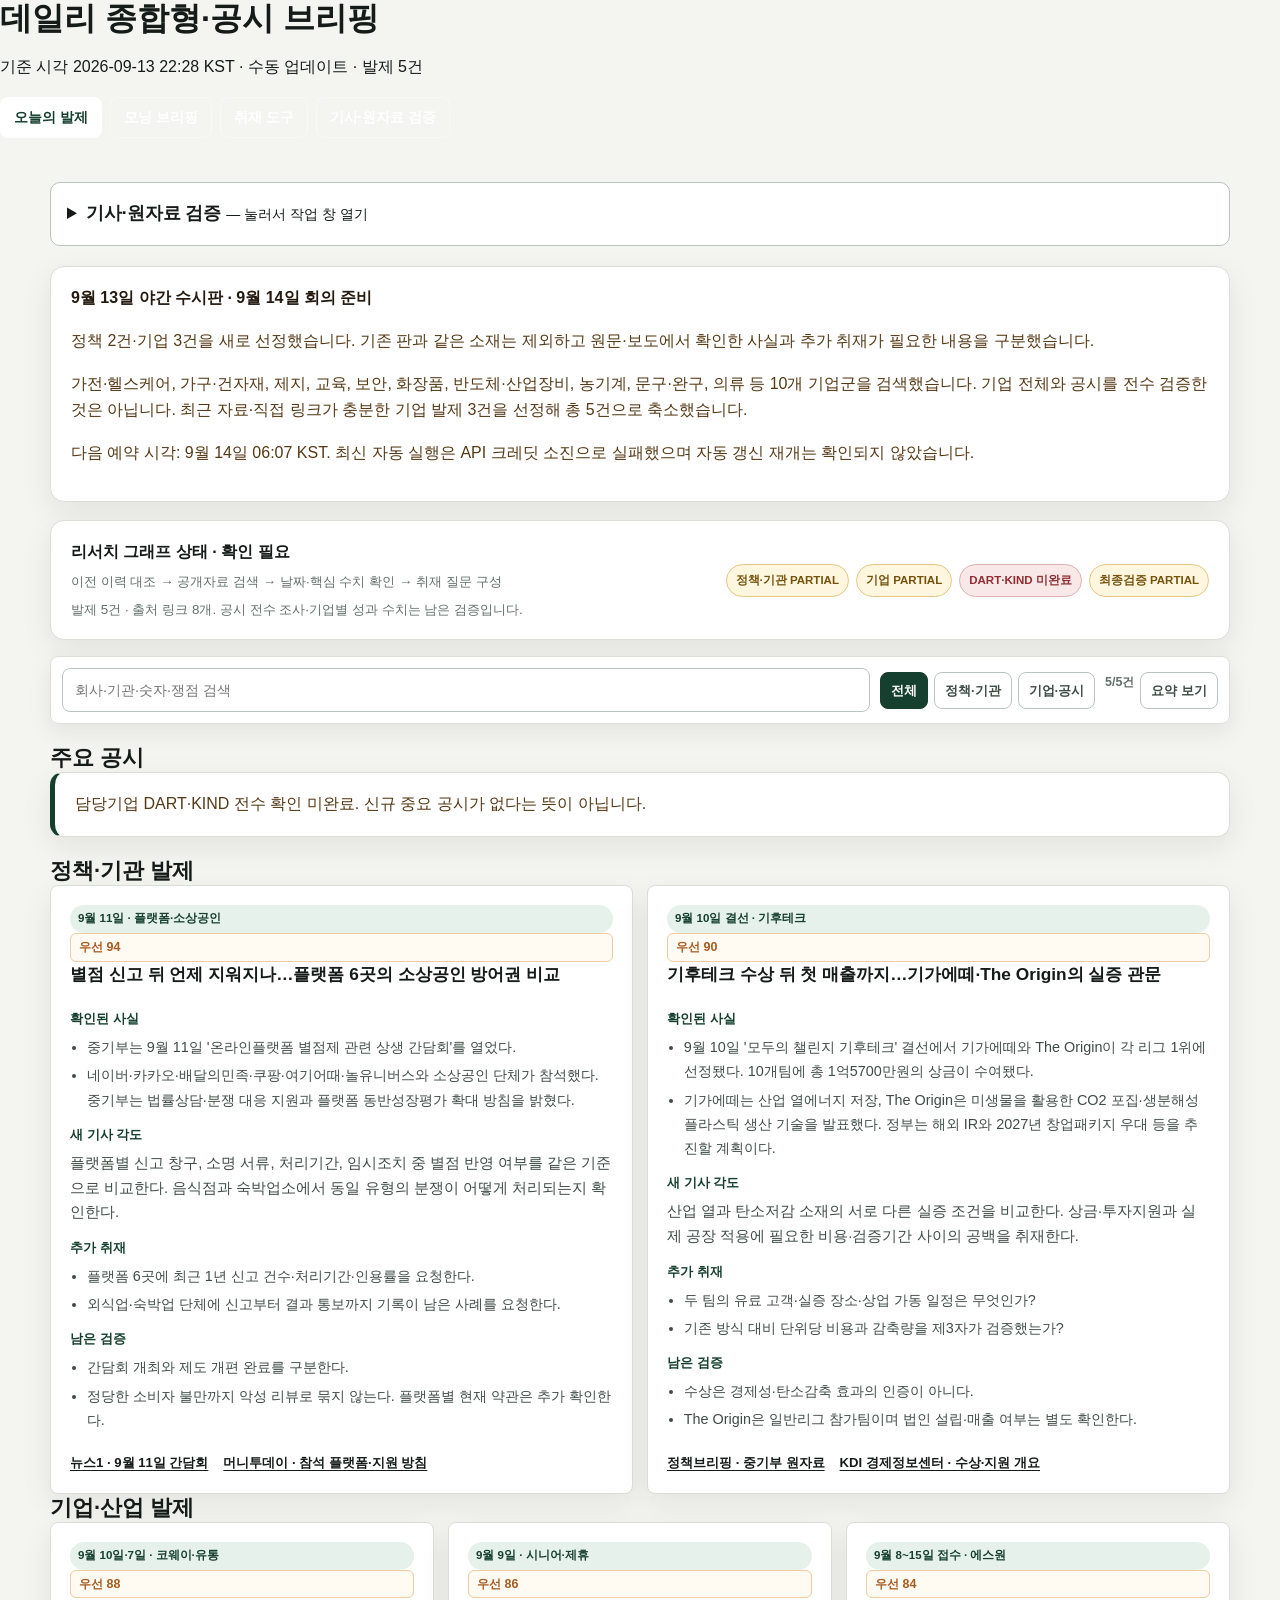
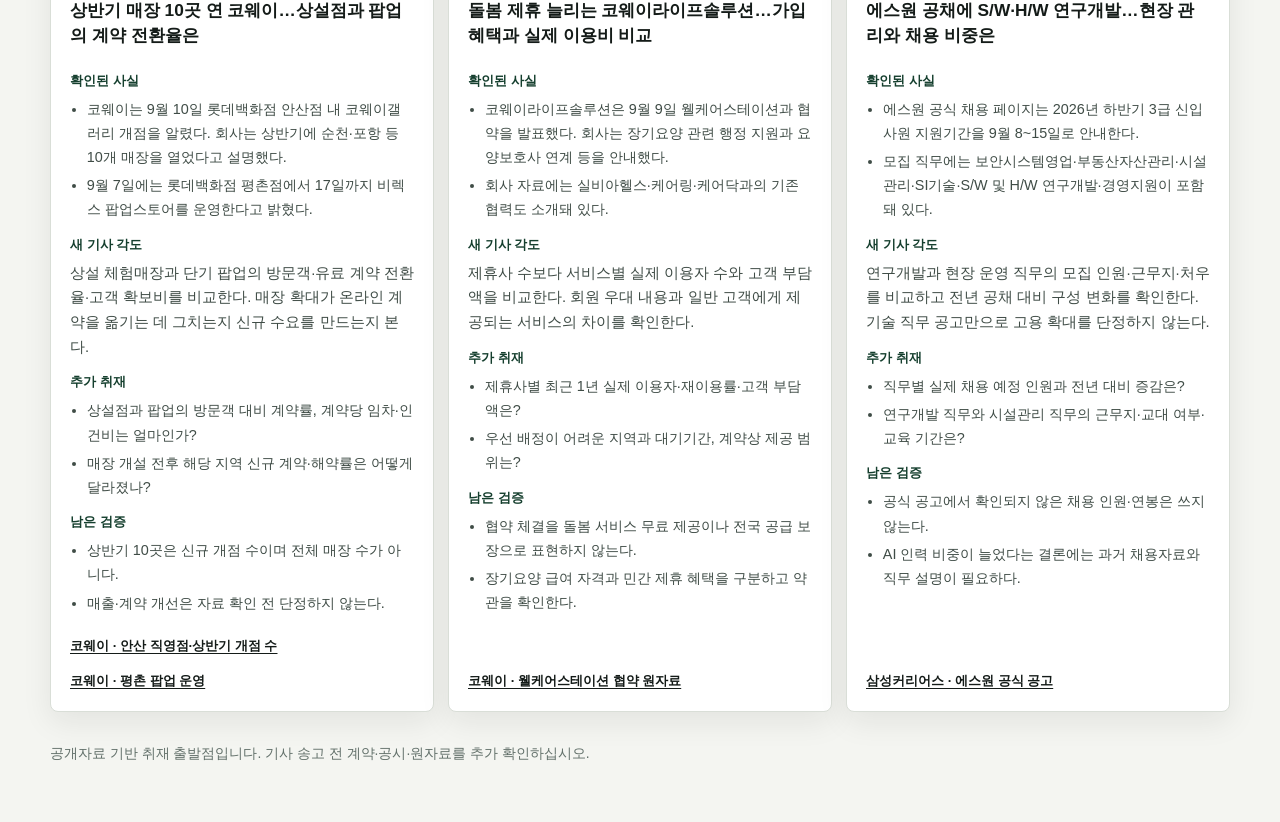
==== commit e6011d7c: "9월 13일 야간 브리핑 갱신: 신규 발제 5건 및 화면·데이터 동기화" ====
--- a/index.html
+++ b/index.html
@@ -1 +1 @@
-<!doctype html><html lang="ko"><head><meta charset="utf-8"><meta name="viewport" content="width=device-width,initial-scale=1"><meta name="description" content="중소기업 정책·공시·산업 이슈를 기사 발제 후보로 정리한 데일리 브리핑"><title>데일리 종합 브리핑</title><link rel="stylesheet" href="assets/briefing.css?v=20260911-0651"><link rel="stylesheet" href="assets/graph.css?v=20260911-0651"></head><body><header><div class="wrap"><h1>데일리 종합형·공시 브리핑</h1><p>기준 시각 2026-09-11 06:51 KST · 수동 업데이트 · 발제 10건</p><div class="nav"></div></div></header><main class="wrap"><section class="graph-status"><div><b>리서치 그래프 상태</b><p>9월 11일 공개자료를 직접 검증해 갱신했습니다. 예약 실행은 API 크레딧 소진으로 중단돼 공시 노드는 이번 판에서 실행하지 못했습니다.</p></div><div class="graph-chips"><span class="graph-chip pass">정책·기관 PASS</span><span class="graph-chip partial">기업 PARTIAL</span><span class="graph-chip missing">DART·KIND 미실행</span><span class="graph-chip partial">통계·연구 PARTIAL</span><span class="graph-chip pass">최종검증 PASS</span></div></section><div class="summary"><b>9월 11일 수시판</b><br>혁신 소상공인 TOP 11, 초기 창업기업 32개사, 납품대금 연동제 직권조사, 공공기관 기능개혁, 중견기업 금융지원, 지식산업센터 제도개선 등 6건을 새로 반영했습니다.<br><br><b>이전판 후속</b> 코웨이·편의점·TYM·IFA 4건은 9월 8일 발표 사안임을 표시해 유지했습니다.</div><h2 class="section-title">9월 9~11일 신규·후속 발제</h2><div class="grid"><article class="card" data-score="95"><span class="tag">소상공인·성장</span><span class="score">우선 95</span><h3>534곳 지원 뒤 TOP 11 확정…혁신 소상공인은 매출·고용으로 증명할까</h3><div class="label">확인된 사실</div><p>중기부는 9월 10일 TOP 11을 확정했다. 지난 6월 534개사를 선발해 업체당 최대 6000만원과 4개월간 고도화를 지원했고 80개사가 파이널에 올랐다. TOP 11에는 최대 4000만원과 투자·판로 연계가 추가된다.</p><div class="label">새 기사 각도</div><p>534개사의 지원 전후 매출·고용·투자·생존율을 추적한다.</p><div class="label">추가 취재</div><ul><li>TOP 11 명단·업종·실제 지원액은 무엇인가?</li><li>최근 3개년 선정기업을 비선정기업과 비교할 수 있는가.</li></ul><div class="label">남은 검증</div><ul><li>최대 지원액과 실제 지급액을 구분한다.</li><li>선정 자체를 성장 성과로 표현하지 않는다.</li></ul><div class="sources"><a href="https://eiec.kdi.re.kr/policy/materialView.do?code=D0300&amp;depth1=D0000&amp;device=mob&amp;num=286675&amp;type=J" target="_blank" rel="noopener">KDI 경제정보센터 · 중기부 자료</a></div><div class="graph-origin">9월 11일 수동 검증 · policy, data</div></article><article class="card" data-score="93"><span class="tag">공공기관·구조개편</span><span class="score">우선 93</span><h3>중기부 산하기관 통합·이관 추진…현장 지원 창구는 어떻게 달라지나</h3><div class="label">확인된 사실</div><p>중소기업유통원과 공영홈쇼핑을 가칭 ‘중소기업마케팅진흥원’으로 통합하는 방안이 추진된다. 창업진흥원과 창업보육협회 통합, 중소벤처기업연구원 이관, 장애인기업 지원기능 이관과 시설 자회사 통합도 포함됐다. 협의와 법 개정이 남아 있다.</p><div class="label">새 기사 각도</div><p>판로·홈쇼핑·창업보육 이용기업의 신청 창구, 심사, 수수료와 지원 공백 변화를 본다.</p><div class="label">추가 취재</div><ul><li>통합 전후 인력·예산·사업 수는?</li><li>기존 협약·입점기업 계약은 어떻게 승계하나.</li></ul><div class="label">남은 검증</div><ul><li>확정 조직도나 즉시 시행으로 표현하지 않는다.</li><li>기관별 이해관계자 의견을 확인한다.</li></ul><div class="sources"><a href="https://www.mss.go.kr/site/chungbuk/ex/bbs/View.do?bcIdx=1071053&amp;cbIdx=180" target="_blank" rel="noopener">중기부 9월 9일 자료</a></div><div class="graph-origin">9월 11일 수동 검증 · policy</div></article><article class="card" data-score="91"><span class="tag">납품대금·직권조사</span><span class="score">우선 91</span><h3>플라스틱 용기 연동제 조사서 4개사·23건 위반…계약서는 왜 작동하지 않았나</h3><div class="label">확인된 사실</div><p>중기부는 4월부터 식품·음료 제조사와 커피 프랜차이즈 15곳의 플라스틱 용기 거래를 조사했다. 4개사에서 23건의 위반을 적발해 행정처분했다. 조사 대상은 업종별 5곳씩이었다.</p><div class="label">새 기사 각도</div><p>업체명·처분 수위와 원재료 가격 변동분이 미반영된 금액을 확인한다.</p><div class="label">추가 취재</div><ul><li>23건의 위반 유형은?</li><li>수탁기업이 돌려받은 금액과 재계약 조건은?</li></ul><div class="label">남은 검증</div><ul><li>회사명과 처분서를 원문으로 확인한다.</li><li>조사 대상 15곳 전체를 위반 기업으로 오인하지 않는다.</li></ul><div class="sources"><a href="https://www.etoday.co.kr/news/view/2623445" target="_blank" rel="noopener">이투데이 · 중기부 발표</a></div><div class="graph-origin">9월 11일 수동 검증 · policy, company</div></article><article class="card" data-score="89"><span class="tag">창업·AI</span><span class="score">우선 89</span><h3>AI리그 344곳 몰렸지만 결선은 10곳…초기기업 32곳의 다음 관문</h3><div class="label">확인된 사실</div><p>중기부는 AI·혁신 분야 초기 창업기업 32개사를 결선에 올렸다. AI리그는 344개사 중 10곳, 혁신리그는 630개사 중 22곳이다. AI리그 대상은 인텔리시아, 최우수상은 에이달, 혁신리그 대상은 디에이스컴퍼니, 최우수상은 디어니언이다.</p><div class="label">새 기사 각도</div><p>32개사의 매출·고객·투자·기술검증을 확인하고 수상이 투자·조달로 이어지는 비율을 추적한다.</p><div class="label">추가 취재</div><ul><li>32개사의 누적투자·매출·유료 고객은?</li><li>최근 3년 수상기업의 후속 성과는?</li></ul><div class="label">남은 검증</div><ul><li>수상 순위는 사업 성과와 분리한다.</li><li>실적은 기업·투자자 자료로 대조한다.</li></ul><div class="sources"><a href="https://www.korea.kr/briefing/pressReleaseView.do?newsId=156780970&amp;pWise=sub&amp;pWiseSub=C2" target="_blank" rel="noopener">정책브리핑 · 중기부 9월 10일</a></div><div class="graph-origin">9월 11일 수동 검증 · policy, company</div></article><article class="card" data-score="87"><span class="tag">중견기업·금융</span><span class="score">우선 87</span><h3>중견기업 45곳에 5480억원 금융지원 계획…실제 금리 혜택은 얼마인가</h3><div class="label">확인된 사실</div><p>산업부와 우리은행은 중견기업 45개사에 5480억원 금융지원을 계획한다. 신청은 전년 36곳에서 64곳, 선정은 35곳에서 45곳으로 늘었다. 기업당 최대 300억원, 최대 1.0%포인트 금리 우대가 제시됐다.</p><div class="label">새 기사 각도</div><p>계획액을 실집행액과 분리하고 기업별 대출 규모·최종 금리·고용·수출 조건을 확인한다.</p><div class="label">추가 취재</div><ul><li>콜마홀딩스 등 선정사의 실행 시점과 용도는?</li><li>최대 우대를 받는 기업은 몇 곳인가.</li></ul><div class="label">남은 검증</div><ul><li>5480억원은 계획이며 집행 실적이 아니다.</li><li>조건은 계약 뒤 확인한다.</li></ul><div class="sources"><a href="https://admin.korea.kr/briefing/pressReleaseView.do?gubun=pressRelease&amp;newsId=156780796&amp;pageIndex=1&amp;repCode=A00036" target="_blank" rel="noopener">산업부 9월 9일 자료</a></div><div class="graph-origin">9월 11일 수동 검증 · policy, company</div></article><article class="card" data-score="85"><span class="tag">산업단지·부동산</span><span class="score">우선 85</span><h3>빈 지식산업센터를 공공임대로…공실 해소와 산업기능 충돌 없나</h3><div class="label">확인된 사실</div><p>정부는 9월 10일 미분양·공실 센터를 청년·신혼부부 공공임대로 전환하는 방안을 제시했다. 입주 규제를 네거티브 방식으로 바꾸고 사용승인 전 분양 마케팅과 분할 전매를 제한하는 방안도 포함됐다.</p><div class="label">새 기사 각도</div><p>공실 지역과 주거 수요를 겹쳐 보고 소음·안전·교통 기준과 관리비 영향을 확인한다.</p><div class="label">추가 취재</div><ul><li>지역별 공실·미분양과 전환 물량은?</li><li>용도변경·소방 기준과 기존 기업 동의 절차는?</li></ul><div class="label">남은 검증</div><ul><li>정책 검토와 확정 시행을 구분한다.</li><li>공실률은 공식 통계로 대조한다.</li></ul><div class="sources"><a href="https://m.korea.kr/briefing/pressReleaseView.do?newsId=156781116&amp;pWise=mSub&amp;pWiseSub=C2" target="_blank" rel="noopener">정책브리핑 9월 10일</a></div><div class="graph-origin">9월 11일 수동 검증 · policy, data</div></article></div><h2 class="section-title">9월 8일판에서 이어 볼 기업·산업 발제</h2><div class="grid"><article class="card" data-score="88"><span class="tag">9월 8일 후속 · 코웨이</span><span class="score">우선 88</span><h3>코웨이 미생물 음식물처리기…렌탈 총비용·보조금·처리량 비교</h3><div class="label">확인된 사실</div><p>코웨이는 9월 8일 신제품 사전 상담을 시작하고 9월 말 출시를 예고했다. 가로 24cm, 하루 최대 0.7kg이며 유해가스 8종을 99% 제거한다고 회사가 설명했다.</p><div class="label">새 기사 각도</div><p>총 렌탈비, 부산물 배출주기, 시험조건과 지자체 보조금을 경쟁 제품과 비교한다.</p><div class="label">추가 취재</div><ul><li>공식 렌탈 계약조건은?</li><li>99% 제거 시험기관과 조건은?</li></ul><div class="label">남은 검증</div><ul><li>99% 수치는 회사 주장이다.</li><li>출시 뒤 실사용 결과를 대조한다.</li></ul><div class="sources"><a href="https://company.coway.com/newsroom/press/1021" target="_blank" rel="noopener">코웨이 공식 발표</a></div><div class="graph-origin">9월 8일판 유지 · company</div></article><article class="card" data-score="86"><span class="tag">9월 8일 후속 · 편의점</span><span class="score">우선 86</span><h3>편의점 4사 카드결제 3조6585억원…동네슈퍼와 격차 더 벌어졌나</h3><div class="label">확인된 사실</div><p>와이즈앱·리테일 추정에서 2026년 8월 편의점 4사 카드결제액은 3조6585억원으로 역대 최대였고 2023년 8월보다 약 11% 늘었다.</p><div class="label">새 기사 각도</div><p>동네슈퍼 매출·점포 수와 편의점 동일점 매출·객단가를 비교한다.</p><div class="label">추가 취재</div><ul><li>편의점 동일점 매출 증가율은?</li><li>동네슈퍼 점포 수와 매출 변화는?</li></ul><div class="label">남은 검증</div><ul><li>표본 기반 추정치다.</li><li>현금·법인카드 포함 범위를 확인한다.</li></ul><div class="sources"><a href="https://www.hani.co.kr/arti/economy/economy_general/1276765.html" target="_blank" rel="noopener">한겨레 9월 8일</a></div><div class="graph-origin">9월 8일판 유지 · data, company</div></article><article class="card" data-score="84"><span class="tag">9월 8일 후속 · TYM</span><span class="score">우선 84</span><h3>수확철 ‘고장시간’ 줄이기 나선 TYM…텔레매틱스 효과는</h3><div class="label">확인된 사실</div><p>TYM은 철원에서 ISEKI 콤바인 서비스 캠프를 10월 2일까지 운영한다. 엔지니어 5명과 부품 담당 1명을 투입하고 2025년부터 텔레매틱스를 기본 탑재했다고 설명했다.</p><div class="label">새 기사 각도</div><p>도입 전후 고장 탐지·출동·수리시간과 부품 재고 적중률을 확인한다.</p><div class="label">추가 취재</div><ul><li>2024~2026년 평균 복구시간은?</li><li>경쟁사와 비교 가능한가.</li></ul><div class="label">남은 검증</div><ul><li>효과는 수치 확인 전 단정하지 않는다.</li></ul><div class="sources"><a href="https://www.etoday.co.kr/news/view/2622519" target="_blank" rel="noopener">이투데이 9월 7일</a></div><div class="graph-origin">9월 8일판 유지 · company</div></article><article class="card" data-score="83"><span class="tag">9월 8일 후속 · IFA</span><span class="score">우선 83</span><h3>IFA 한국관 중소기업 10곳, 전시 상담이 계약으로 이어졌나</h3><div class="label">확인된 사실</div><p>IFA 2026에는 49개국 1900개 이상 기업이 참가했고 중국 기업은 932곳이었다. 한국관에는 국내 중소기업 10개사가 참여했다.</p><div class="label">새 기사 각도</div><p>기업별 상담·샘플 발주·유통계약을 3개월과 6개월 뒤 추적한다.</p><div class="label">추가 취재</div><ul><li>기업별 상담과 후속 계약은?</li><li>첫 유럽 진출기업은 몇 곳인가.</li></ul><div class="label">남은 검증</div><ul><li>전시 상담과 수출 계약을 구분한다.</li><li>방문객 수는 확정치를 확인한다.</li></ul><div class="sources"><a href="https://www.yna.co.kr/view/AKR20260907134600003" target="_blank" rel="noopener">연합뉴스 IFA 결산</a></div><div class="graph-origin">9월 8일판 유지 · company, data</div></article></div><footer>이 페이지는 취재 출발점입니다. 기사 송고 전 원문·공시·통계의 숫자와 날짜를 다시 확인하십시오.</footer></main><script src="assets/briefing.js" defer></script><script src="assets/graph.js" defer></script></body></html>+<!doctype html><html lang="ko"><head><meta charset="utf-8"><meta name="viewport" content="width=device-width,initial-scale=1"><title>데일리 종합 브리핑</title><link rel="stylesheet" href="assets/briefing.css"><link rel="stylesheet" href="assets/graph.css"></head><body><header><div class="wrap"><h1>데일리 종합형·공시 브리핑</h1><p>기준 시각 2026-09-13 22:28 KST · 수동 업데이트 · 발제 5건</p><div class="nav"></div></div></header><main class="wrap"><div class="summary"><b>9월 13일 야간 수시판 · 9월 14일 회의 준비</b><p>정책 2건·기업 3건을 새로 선정했습니다. 기존 판과 같은 소재는 제외하고 원문·보도에서 확인한 사실과 추가 취재가 필요한 내용을 구분했습니다.</p><p>가전·헬스케어, 가구·건자재, 제지, 교육, 보안, 화장품, 반도체·산업장비, 농기계, 문구·완구, 의류 등 10개 기업군을 검색했습니다. 기업 전체와 공시를 전수 검증한 것은 아닙니다. 최근 자료·직접 링크가 충분한 기업 발제 3건을 선정해 총 5건으로 축소했습니다.</p><p>다음 예약 시각: 9월 14일 06:07 KST. 최신 자동 실행은 API 크레딧 소진으로 실패했으며 자동 갱신 재개는 확인되지 않았습니다.</p></div><section id="briefing-graph" class="graph-status"><div><b>리서치 그래프 상태 · 확인 필요</b><p>이전 이력 대조 → 공개자료 검색 → 날짜·핵심 수치 확인 → 취재 질문 구성</p><p>발제 <span data-graph-value="cards">5</span>건 · 출처 링크 <span data-graph-value="sources">8</span>개. 공시 전수 조사·기업별 성과 수치는 남은 검증입니다.</p></div><div class="graph-chips"><span class="graph-chip partial">정책·기관 PARTIAL</span><span class="graph-chip partial">기업 PARTIAL</span><span class="graph-chip missing">DART·KIND 미완료</span><span class="graph-chip partial">최종검증 PARTIAL</span></div></section><h2 class="section-title">주요 공시</h2><div class="notice">담당기업 DART·KIND 전수 확인 미완료. 신규 중요 공시가 없다는 뜻이 아닙니다.</div><h2 class="section-title">정책·기관 발제</h2><div class="grid"><article class="card" data-score="94"><span class="tag">9월 11일 · 플랫폼·소상공인</span><span class="score">우선 94</span><h3>별점 신고 뒤 언제 지워지나…플랫폼 6곳의 소상공인 방어권 비교</h3><div class="label">확인된 사실</div><ul><li>중기부는 9월 11일 '온라인플랫폼 별점제 관련 상생 간담회'를 열었다.</li><li>네이버·카카오·배달의민족·쿠팡·여기어때·놀유니버스와 소상공인 단체가 참석했다. 중기부는 법률상담·분쟁 대응 지원과 플랫폼 동반성장평가 확대 방침을 밝혔다.</li></ul><div class="label">새 기사 각도</div><p>플랫폼별 신고 창구, 소명 서류, 처리기간, 임시조치 중 별점 반영 여부를 같은 기준으로 비교한다. 음식점과 숙박업소에서 동일 유형의 분쟁이 어떻게 처리되는지 확인한다.</p><div class="label">추가 취재</div><ul><li>플랫폼 6곳에 최근 1년 신고 건수·처리기간·인용률을 요청한다.</li><li>외식업·숙박업 단체에 신고부터 결과 통보까지 기록이 남은 사례를 요청한다.</li></ul><div class="label">남은 검증</div><ul><li>간담회 개최와 제도 개편 완료를 구분한다.</li><li>정당한 소비자 불만까지 악성 리뷰로 묶지 않는다. 플랫폼별 현재 약관은 추가 확인한다.</li></ul><div class="sources"><a href="https://www.news1.kr/industry/sb-founded/6287828" target="_blank" rel="noopener">뉴스1 · 9월 11일 간담회</a> <a href="https://www.mt.co.kr/economy/2026/09/11/2026091110182610736" target="_blank" rel="noopener">머니투데이 · 참석 플랫폼·지원 방침</a></div></article><article class="card" data-score="90"><span class="tag">9월 10일 결선 · 기후테크</span><span class="score">우선 90</span><h3>기후테크 수상 뒤 첫 매출까지…기가에떼·The Origin의 실증 관문</h3><div class="label">확인된 사실</div><ul><li>9월 10일 '모두의 챌린지 기후테크' 결선에서 기가에떼와 The Origin이 각 리그 1위에 선정됐다. 10개팀에 총 1억5700만원의 상금이 수여됐다.</li><li>기가에떼는 산업 열에너지 저장, The Origin은 미생물을 활용한 CO2 포집·생분해성 플라스틱 생산 기술을 발표했다. 정부는 해외 IR와 2027년 창업패키지 우대 등을 추진할 계획이다.</li></ul><div class="label">새 기사 각도</div><p>산업 열과 탄소저감 소재의 서로 다른 실증 조건을 비교한다. 상금·투자지원과 실제 공장 적용에 필요한 비용·검증기간 사이의 공백을 취재한다.</p><div class="label">추가 취재</div><ul><li>두 팀의 유료 고객·실증 장소·상업 가동 일정은 무엇인가?</li><li>기존 방식 대비 단위당 비용과 감축량을 제3자가 검증했는가?</li></ul><div class="label">남은 검증</div><ul><li>수상은 경제성·탄소감축 효과의 인증이 아니다.</li><li>The Origin은 일반리그 참가팀이며 법인 설립·매출 여부는 별도 확인한다.</li></ul><div class="sources"><a href="https://www.korea.kr/briefing/pressReleaseView.do?newsId=156781132" target="_blank" rel="noopener">정책브리핑 · 중기부 원자료</a> <a href="https://eiec.kdi.re.kr/policy/materialView.do?num=286665" target="_blank" rel="noopener">KDI 경제정보센터 · 수상·지원 개요</a></div></article></div><h2 class="section-title">기업·산업 발제</h2><div class="grid"><article class="card" data-score="88"><span class="tag">9월 10일·7일 · 코웨이·유통</span><span class="score">우선 88</span><h3>상반기 매장 10곳 연 코웨이…상설점과 팝업의 계약 전환율은</h3><div class="label">확인된 사실</div><ul><li>코웨이는 9월 10일 롯데백화점 안산점 내 코웨이갤러리 개점을 알렸다. 회사는 상반기에 순천·포항 등 10개 매장을 열었다고 설명했다.</li><li>9월 7일에는 롯데백화점 평촌점에서 17일까지 비렉스 팝업스토어를 운영한다고 밝혔다.</li></ul><div class="label">새 기사 각도</div><p>상설 체험매장과 단기 팝업의 방문객·유료 계약 전환율·고객 확보비를 비교한다. 매장 확대가 온라인 계약을 옮기는 데 그치는지 신규 수요를 만드는지 본다.</p><div class="label">추가 취재</div><ul><li>상설점과 팝업의 방문객 대비 계약률, 계약당 임차·인건비는 얼마인가?</li><li>매장 개설 전후 해당 지역 신규 계약·해약률은 어떻게 달라졌나?</li></ul><div class="label">남은 검증</div><ul><li>상반기 10곳은 신규 개점 수이며 전체 매장 수가 아니다.</li><li>매출·계약 개선은 자료 확인 전 단정하지 않는다.</li></ul><div class="sources"><a href="https://company.coway.com/newsroom/press/1023" target="_blank" rel="noopener">코웨이 · 안산 직영점·상반기 개점 수</a> <a href="https://company.coway.com/newsroom/press/1020" target="_blank" rel="noopener">코웨이 · 평촌 팝업 운영</a></div></article><article class="card" data-score="86"><span class="tag">9월 9일 · 시니어·제휴</span><span class="score">우선 86</span><h3>돌봄 제휴 늘리는 코웨이라이프솔루션…가입 혜택과 실제 이용비 비교</h3><div class="label">확인된 사실</div><ul><li>코웨이라이프솔루션은 9월 9일 웰케어스테이션과 협약을 발표했다. 회사는 장기요양 관련 행정 지원과 요양보호사 연계 등을 안내했다.</li><li>회사 자료에는 실비아헬스·케어링·케어닥과의 기존 협력도 소개돼 있다.</li></ul><div class="label">새 기사 각도</div><p>제휴사 수보다 서비스별 실제 이용자 수와 고객 부담액을 비교한다. 회원 우대 내용과 일반 고객에게 제공되는 서비스의 차이를 확인한다.</p><div class="label">추가 취재</div><ul><li>제휴사별 최근 1년 실제 이용자·재이용률·고객 부담액은?</li><li>우선 배정이 어려운 지역과 대기기간, 계약상 제공 범위는?</li></ul><div class="label">남은 검증</div><ul><li>협약 체결을 돌봄 서비스 무료 제공이나 전국 공급 보장으로 표현하지 않는다.</li><li>장기요양 급여 자격과 민간 제휴 혜택을 구분하고 약관을 확인한다.</li></ul><div class="sources"><a href="https://company.coway.com/newsroom/press/1022" target="_blank" rel="noopener">코웨이 · 웰케어스테이션 협약 원자료</a></div></article><article class="card" data-score="84"><span class="tag">9월 8~15일 접수 · 에스원</span><span class="score">우선 84</span><h3>에스원 공채에 S/W·H/W 연구개발…현장 관리와 채용 비중은</h3><div class="label">확인된 사실</div><ul><li>에스원 공식 채용 페이지는 2026년 하반기 3급 신입사원 지원기간을 9월 8~15일로 안내한다.</li><li>모집 직무에는 보안시스템영업·부동산자산관리·시설관리·SI기술·S/W 및 H/W 연구개발·경영지원이 포함돼 있다.</li></ul><div class="label">새 기사 각도</div><p>연구개발과 현장 운영 직무의 모집 인원·근무지·처우를 비교하고 전년 공채 대비 구성 변화를 확인한다. 기술 직무 공고만으로 고용 확대를 단정하지 않는다.</p><div class="label">추가 취재</div><ul><li>직무별 실제 채용 예정 인원과 전년 대비 증감은?</li><li>연구개발 직무와 시설관리 직무의 근무지·교대 여부·교육 기간은?</li></ul><div class="label">남은 검증</div><ul><li>공식 공고에서 확인되지 않은 채용 인원·연봉은 쓰지 않는다.</li><li>AI 인력 비중이 늘었다는 결론에는 과거 채용자료와 직무 설명이 필요하다.</li></ul><div class="sources"><a href="https://www.samsungcareers.com/subsid/detail/E80" target="_blank" rel="noopener">삼성커리어스 · 에스원 공식 공고</a></div></article></div><footer>공개자료 기반 취재 출발점입니다. 기사 송고 전 계약·공시·원자료를 추가 확인하십시오.</footer></main><script src="assets/briefing.js" defer></script><script src="assets/graph.js" defer></script></body></html>
